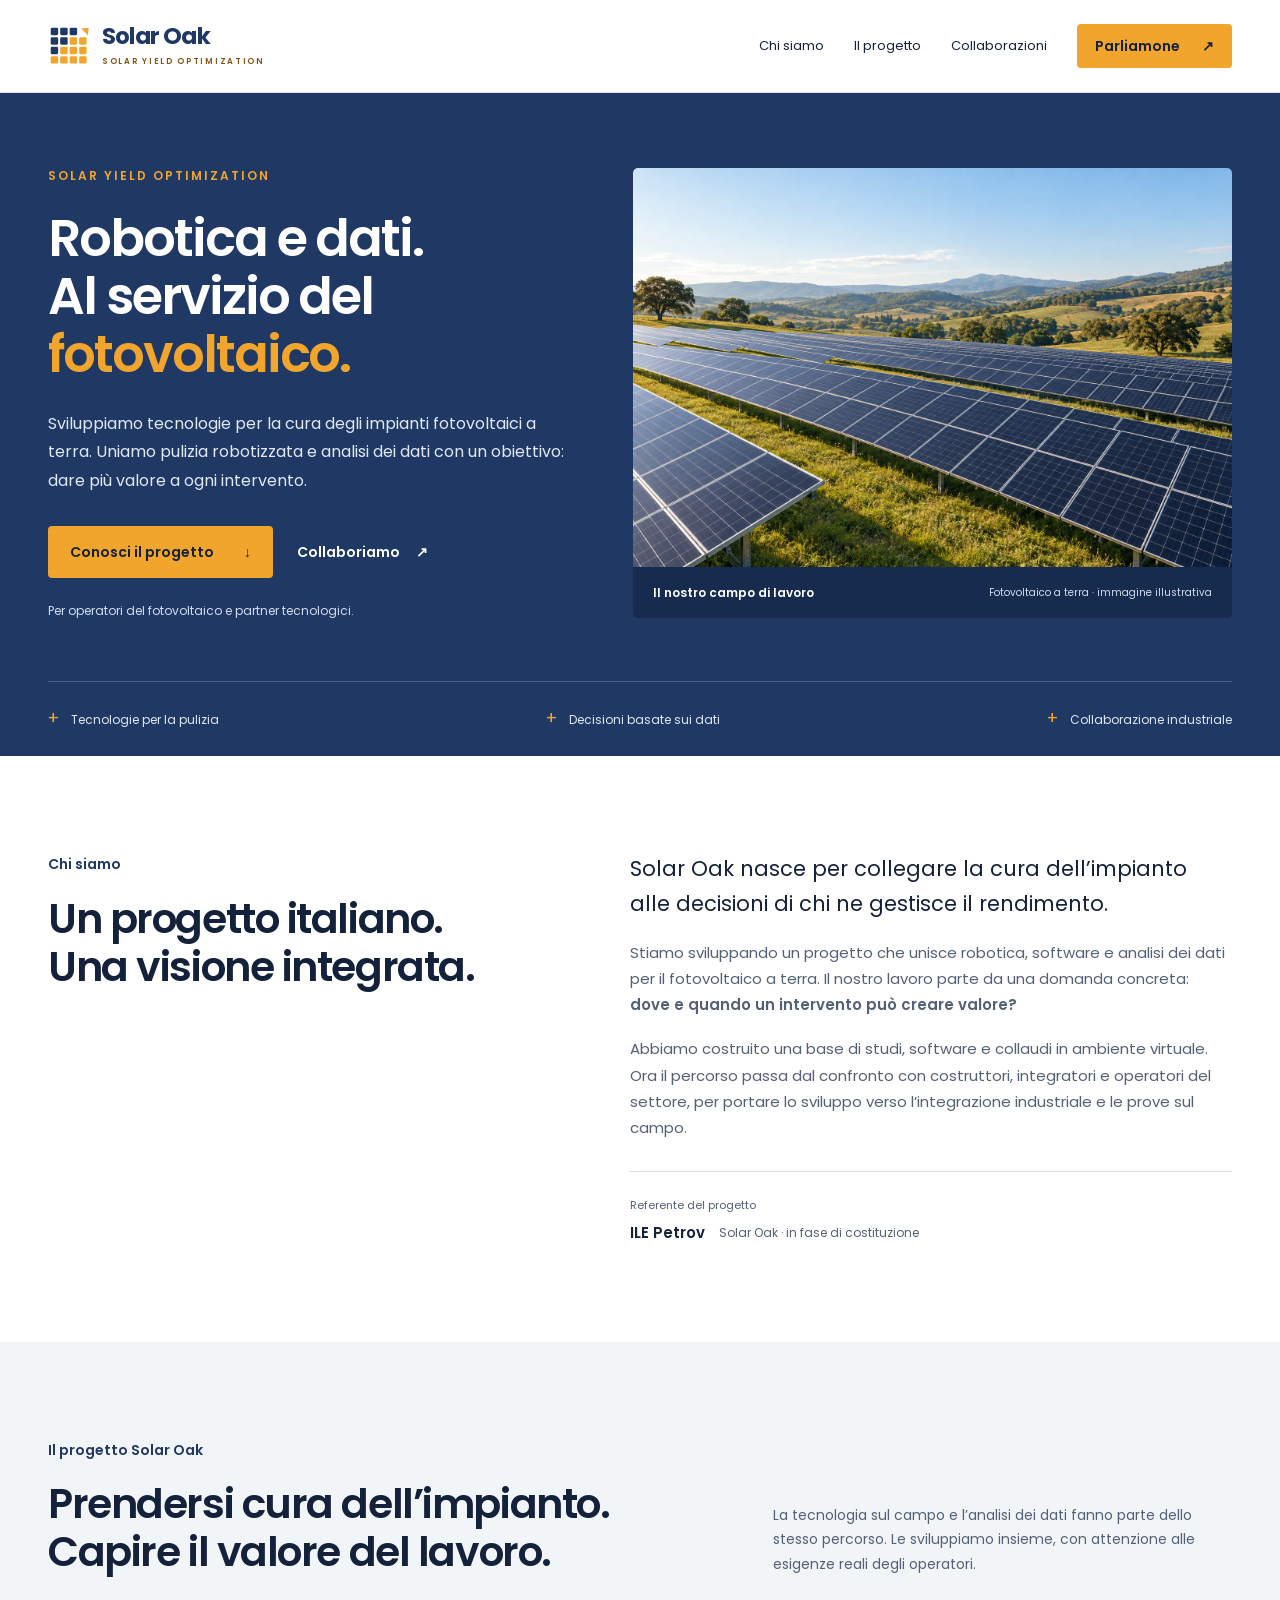
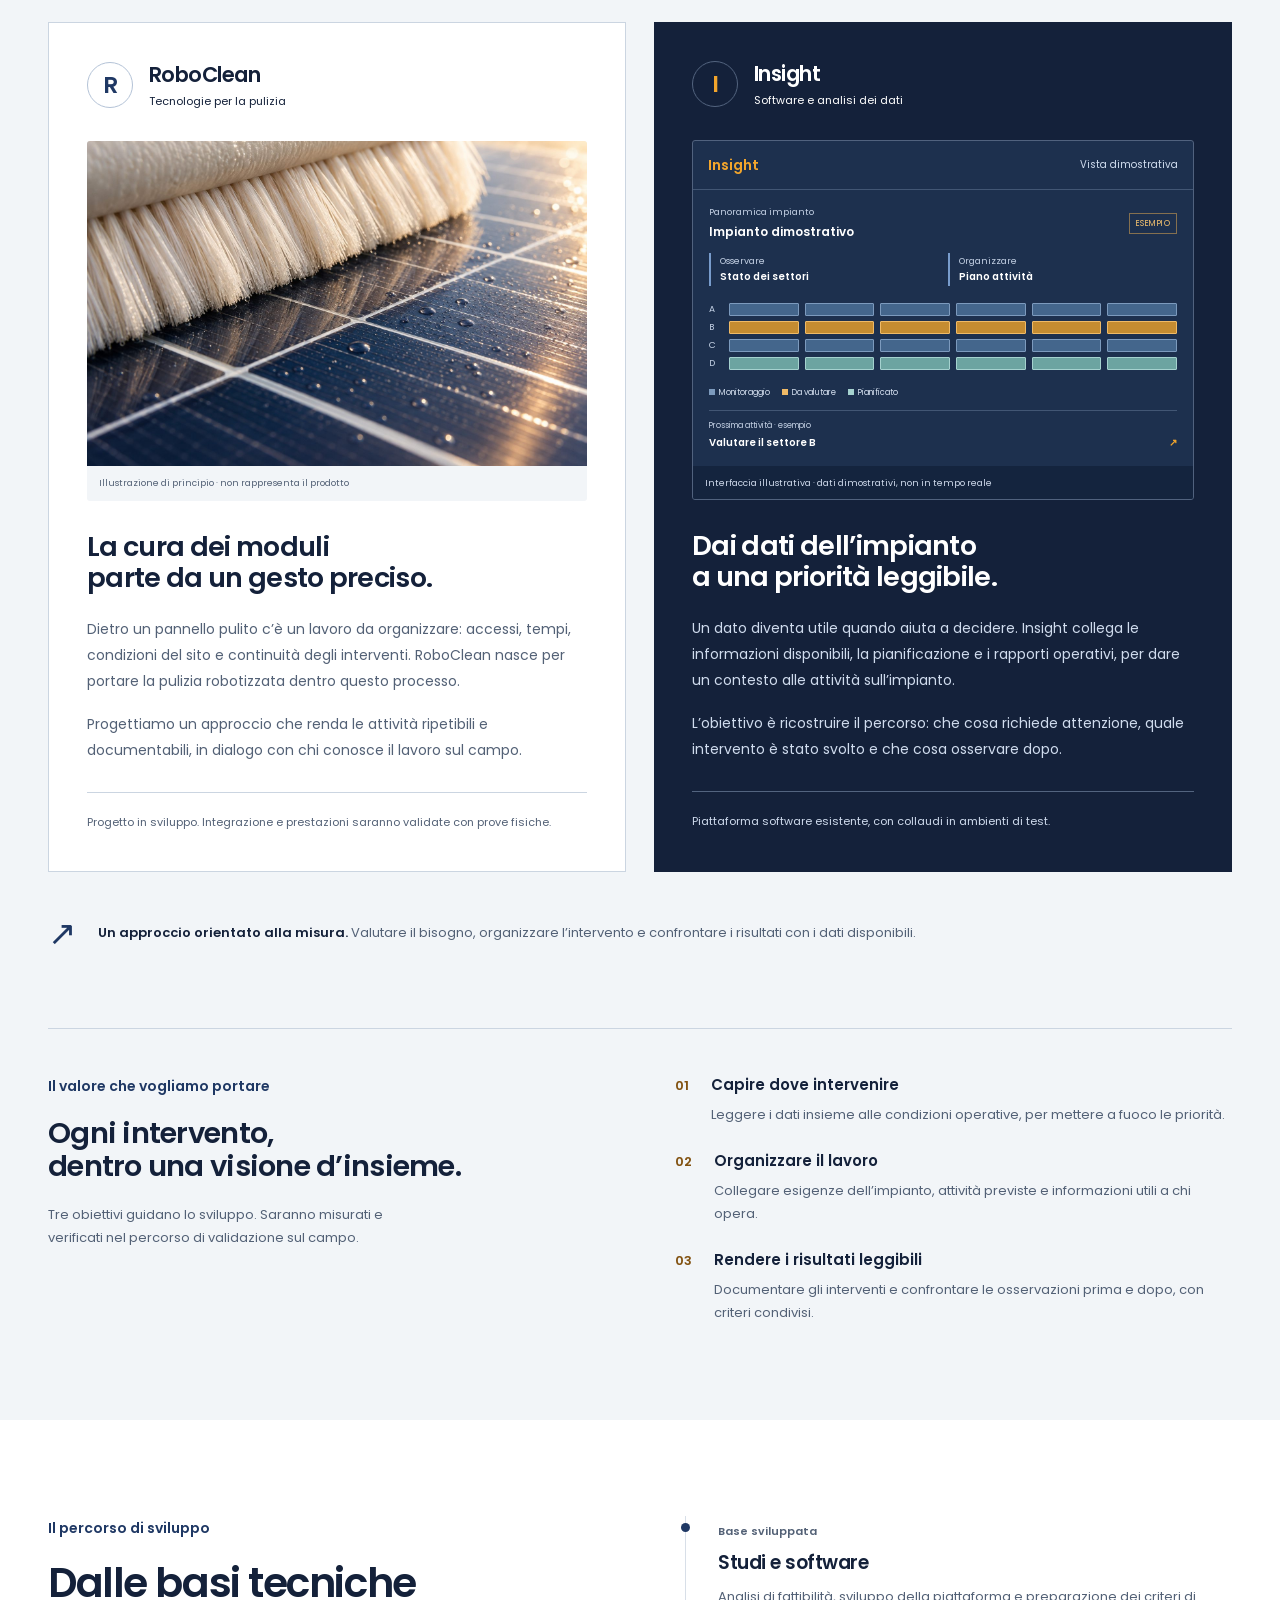
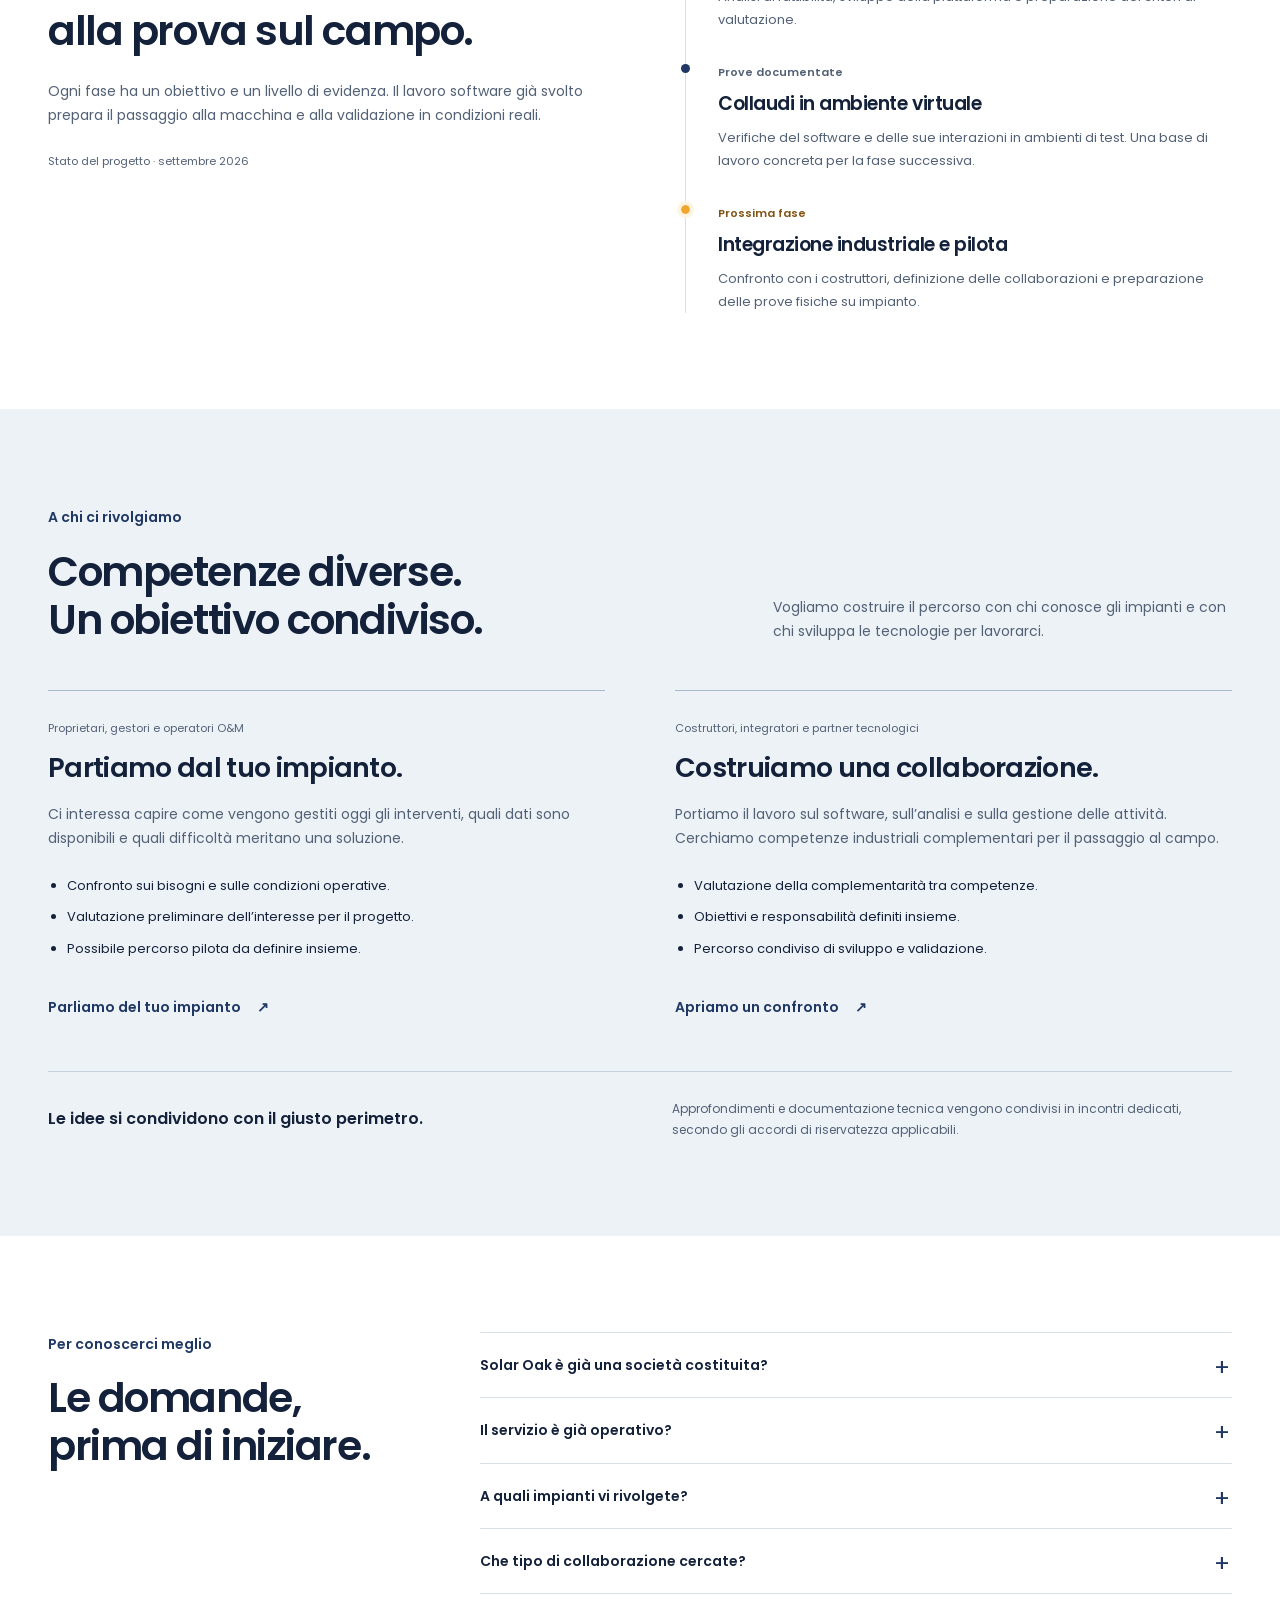
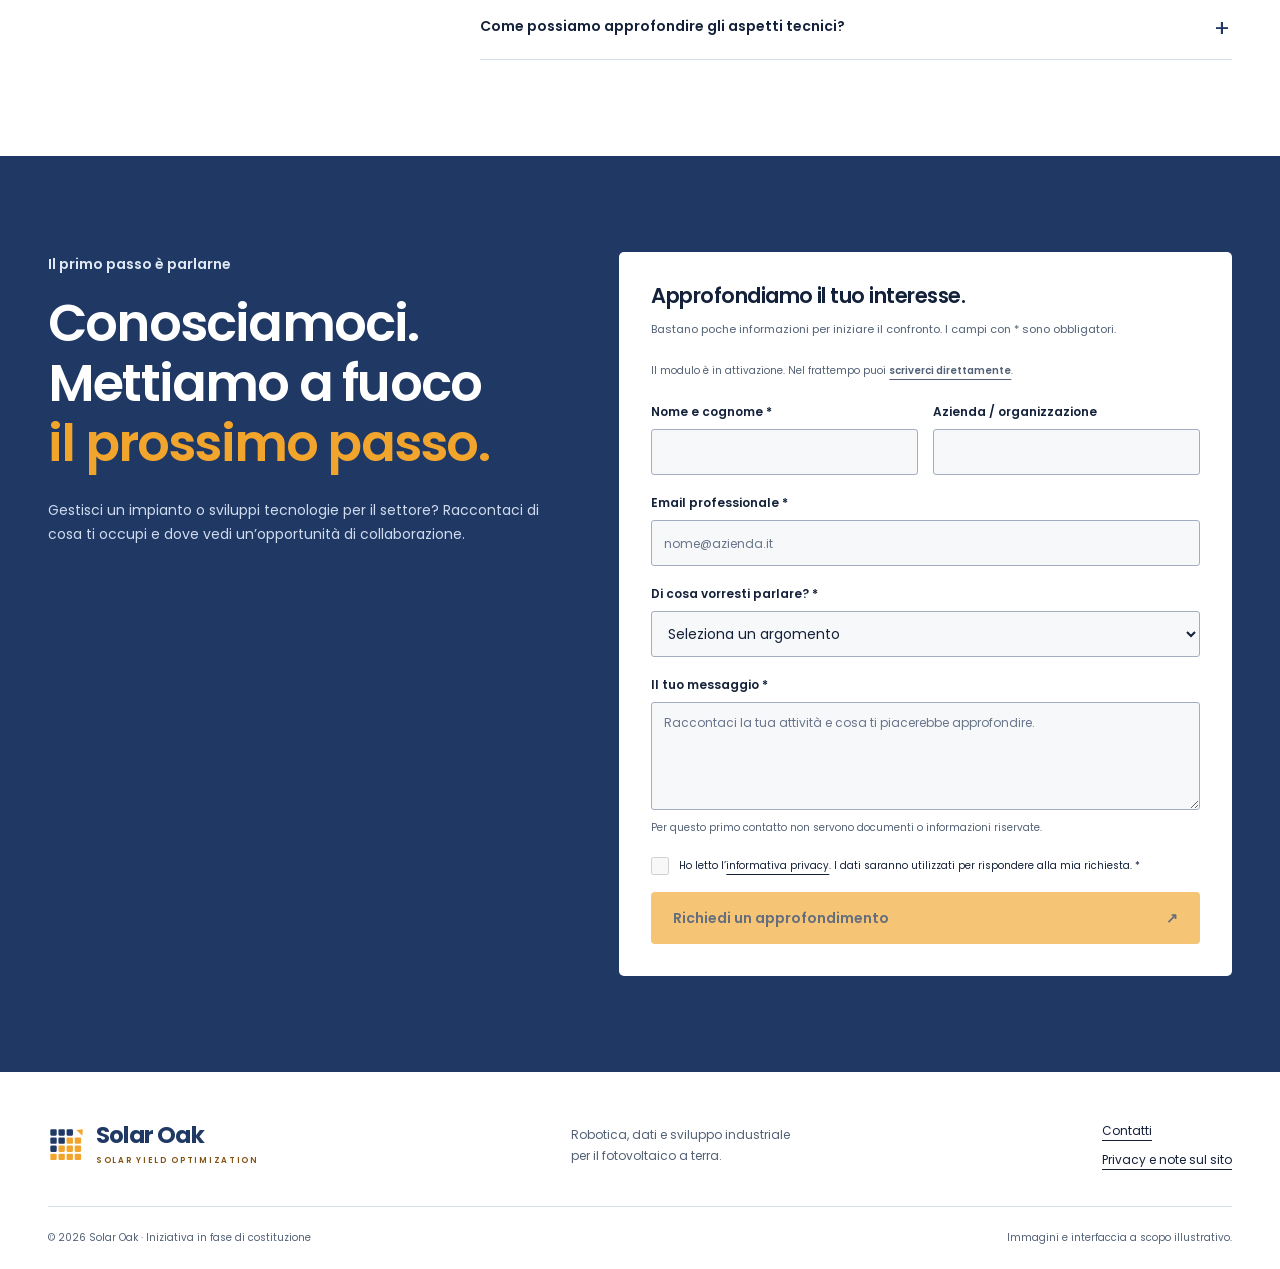
==== index.html @ d51124a1 "Publish contact preview without choosing a form provider" ====
<!doctype html>
<html lang="it">
<head>
  <meta charset="utf-8">
  <meta name="viewport" content="width=device-width, initial-scale=1">
  <meta name="theme-color" content="#1F3864">
  <meta name="description" content="Solar Oak: robotica e analisi dei dati per il fotovoltaico a terra. Conosci il progetto, il percorso di sviluppo e le opportunità di collaborazione industriale.">
  <meta name="robots" content="index,follow">
  <meta name="referrer" content="strict-origin-when-cross-origin">
  <title>Solar Oak | Robotica e dati per il fotovoltaico</title>
  <link rel="canonical" href="https://ilepetrov.github.io/solaroak/">
  <link rel="icon" href="assets/solar-oak-icon.svg" type="image/svg+xml">
  <link rel="preload" href="assets/poppins-600.woff2" as="font" type="font/woff2" crossorigin>
  <link rel="stylesheet" href="styles.css">
  <meta property="og:locale" content="it_IT">
  <meta property="og:type" content="website">
  <meta property="og:site_name" content="Solar Oak">
  <meta property="og:title" content="Solar Oak | Robotica e dati per il fotovoltaico">
  <meta property="og:description" content="Tecnologie per la cura degli impianti e decisioni basate sui dati. Conosci Solar Oak e il percorso di sviluppo industriale.">
  <meta property="og:url" content="https://ilepetrov.github.io/solaroak/">
  <meta property="og:image" content="https://ilepetrov.github.io/solaroak/assets/parco-fotovoltaico.jpg">
  <meta property="og:image:alt" content="Paesaggio illustrativo di un parco fotovoltaico a terra">
  <meta name="twitter:card" content="summary_large_image">
  <script type="application/ld+json">
  {"@context":"https://schema.org","@type":"Organization","name":"Solar Oak","url":"https://ilepetrov.github.io/solaroak/","logo":"https://ilepetrov.github.io/solaroak/assets/solar-oak-icon.svg","email":"ilepetrov.ip@gmail.com","description":"Iniziativa italiana in fase di costituzione dedicata alla robotica e all'analisi dei dati per il fotovoltaico a terra."}
  </script>
  <script src="site.js" defer></script>
</head>
<body id="top">
  <a class="skip-link" href="#contenuto">Vai al contenuto</a>
  <header class="site-header">
    <div class="wrap header-inner">
      <a class="brand" href="#top" aria-label="Solar Oak, inizio pagina"><img src="assets/solar-oak-icon.svg" width="42" height="42" alt=""><span><strong>Solar Oak</strong><small>Solar Yield Optimization</small></span></a>
      <button class="menu-button" type="button" aria-expanded="false" aria-controls="navigation" hidden>Menu <span aria-hidden="true">☰</span></button>
      <nav id="navigation" aria-label="Navigazione principale"><a href="#chi-siamo">Chi siamo</a><a href="#progetto">Il progetto</a><a href="#collaborazioni">Collaborazioni</a><a class="button button-small" href="#contatti">Parliamone <span aria-hidden="true">↗</span></a></nav>
    </div>
  </header>
  <main id="contenuto">
    <section class="hero" aria-labelledby="hero-title">
      <div class="wrap hero-grid">
        <div class="hero-copy">
          <p class="eyebrow">Solar Yield Optimization</p>
          <h1 id="hero-title">Robotica e dati.<br>Al servizio del <span>fotovoltaico.</span></h1>
          <p class="hero-description">Sviluppiamo tecnologie per la cura degli impianti fotovoltaici a terra. Uniamo pulizia robotizzata e analisi dei dati con un obiettivo: dare più valore a ogni intervento.</p>
          <div class="hero-actions"><a class="button" href="#progetto">Conosci il progetto <span aria-hidden="true">↓</span></a><a class="text-link light" href="#collaborazioni">Collaboriamo <span aria-hidden="true">↗</span></a></div>
          <p class="hero-note">Per operatori del fotovoltaico e partner tecnologici.</p>
        </div>
        <figure class="hero-figure"><img src="assets/parco-fotovoltaico.jpg" width="1536" height="1024" fetchpriority="high" alt="Filari di pannelli fotovoltaici in un paesaggio collinare, immagine illustrativa del settore"><figcaption><span>Il nostro campo di lavoro</span>Fotovoltaico a terra · immagine illustrativa</figcaption></figure>
      </div>
      <div class="hero-footer wrap"><span>Tecnologie per la pulizia</span><span>Decisioni basate sui dati</span><span>Collaborazione industriale</span></div>
    </section>

    <section id="chi-siamo" class="section wrap about" aria-labelledby="about-title">
      <div><p class="section-label">Chi siamo</p><h2 id="about-title">Un progetto italiano.<br>Una visione integrata.</h2></div>
      <div class="about-copy"><p class="lead">Solar Oak nasce per collegare la cura dell’impianto alle decisioni di chi ne gestisce il rendimento.</p><p>Stiamo sviluppando un progetto che unisce robotica, software e analisi dei dati per il fotovoltaico a terra. Il nostro lavoro parte da una domanda concreta: <strong>dove e quando un intervento può creare valore?</strong></p><p>Abbiamo costruito una base di studi, software e collaudi in ambiente virtuale. Ora il percorso passa dal confronto con costruttori, integratori e operatori del settore, per portare lo sviluppo verso l’integrazione industriale e le prove sul campo.</p><div class="identity-line"><span>Referente del progetto</span><strong>ILE Petrov</strong><span>Solar Oak · in fase di costituzione</span></div></div>
    </section>

    <section id="progetto" class="project section" aria-labelledby="project-title">
      <div class="wrap">
        <div class="section-heading"><div><p class="section-label">Il progetto Solar Oak</p><h2 id="project-title">Prendersi cura dell’impianto.<br>Capire il valore del lavoro.</h2></div><p>La tecnologia sul campo e l’analisi dei dati fanno parte dello stesso percorso. Le sviluppiamo insieme, con attenzione alle esigenze reali degli operatori.</p></div>
        <div class="product-grid">
          <article class="product product-light">
            <div class="product-heading"><span class="product-mark" aria-hidden="true">R</span><p>RoboClean<span>Tecnologie per la pulizia</span></p></div>
            <figure class="product-visual brush-visual"><img src="assets/pulizia-pannello.jpg" width="1536" height="1024" loading="lazy" alt="Illustrazione di una spazzola a contatto con la superficie di un pannello fotovoltaico"><figcaption>Illustrazione di principio · non rappresenta il prodotto</figcaption></figure>
            <h3>La cura dei moduli<br>parte da un gesto preciso.</h3><p>Dietro un pannello pulito c’è un lavoro da organizzare: accessi, tempi, condizioni del sito e continuità degli interventi. RoboClean nasce per portare la pulizia robotizzata dentro questo processo.</p><p>Progettiamo un approccio che renda le attività ripetibili e documentabili, in dialogo con chi conosce il lavoro sul campo.</p><p class="product-note">Progetto in sviluppo. Integrazione e prestazioni saranno validate con prove fisiche.</p>
          </article>
          <article class="product product-dark">
            <div class="product-heading"><span class="product-mark" aria-hidden="true">I</span><p>Insight<span>Software e analisi dei dati</span></p></div>
            <figure class="product-visual insight-visual" aria-label="Esempio illustrativo della piattaforma Insight, con dati dimostrativi">
              <div class="dashboard-bar"><strong>Insight</strong><span>Vista dimostrativa</span></div>
              <div class="dashboard-body"><div class="dashboard-title"><div><span>Panoramica impianto</span><strong>Impianto dimostrativo</strong></div><span class="demo-tag">ESEMPIO</span></div>
                <div class="dashboard-summary"><div><span>Osservare</span><strong>Stato dei settori</strong></div><div><span>Organizzare</span><strong>Piano attività</strong></div></div>
                <div class="dashboard-map" role="img" aria-label="Schema dimostrativo di quattro settori: A e C da monitorare, B da valutare, D con attività pianificata"><div><span>A</span><i></i><i></i><i></i><i></i><i></i><i></i></div><div class="sector-review"><span>B</span><i></i><i></i><i></i><i></i><i></i><i></i></div><div><span>C</span><i></i><i></i><i></i><i></i><i></i><i></i></div><div class="sector-planned"><span>D</span><i></i><i></i><i></i><i></i><i></i><i></i></div></div>
                <div class="map-key"><span>Monitoraggio</span><span>Da valutare</span><span>Pianificato</span></div>
                <div class="dashboard-task"><span>Prossima attività · esempio</span><strong>Valutare il settore B <span aria-hidden="true">↗</span></strong></div>
              </div><figcaption>Interfaccia illustrativa · dati dimostrativi, non in tempo reale</figcaption>
            </figure>
            <h3>Dai dati dell’impianto<br>a una priorità leggibile.</h3><p>Un dato diventa utile quando aiuta a decidere. Insight collega le informazioni disponibili, la pianificazione e i rapporti operativi, per dare un contesto alle attività sull’impianto.</p><p>L’obiettivo è ricostruire il percorso: che cosa richiede attenzione, quale intervento è stato svolto e che cosa osservare dopo.</p><p class="product-note">Piattaforma software esistente, con collaudi in ambienti di test.</p>
          </article>
        </div>
        <div class="project-principle"><span aria-hidden="true">↗</span><p><strong>Un approccio orientato alla misura.</strong> Valutare il bisogno, organizzare l’intervento e confrontare i risultati con i dati disponibili.</p></div>
        <div class="value-story" aria-labelledby="value-title"><div class="value-intro"><p class="section-label">Il valore che vogliamo portare</p><h3 id="value-title">Ogni intervento,<br>dentro una visione d’insieme.</h3><p>Tre obiettivi guidano lo sviluppo. Saranno misurati e verificati nel percorso di validazione sul campo.</p></div><ol class="value-steps"><li><span>01</span><div><h4>Capire dove intervenire</h4><p>Leggere i dati insieme alle condizioni operative, per mettere a fuoco le priorità.</p></div></li><li><span>02</span><div><h4>Organizzare il lavoro</h4><p>Collegare esigenze dell’impianto, attività previste e informazioni utili a chi opera.</p></div></li><li><span>03</span><div><h4>Rendere i risultati leggibili</h4><p>Documentare gli interventi e confrontare le osservazioni prima e dopo, con criteri condivisi.</p></div></li></ol></div>
      </div>
    </section>

    <section class="section wrap progress-section" id="sviluppo" aria-labelledby="progress-title">
      <div class="progress-intro"><p class="section-label">Il percorso di sviluppo</p><h2 id="progress-title">Dalle basi tecniche<br>alla prova sul campo.</h2><p>Ogni fase ha un obiettivo e un livello di evidenza. Il lavoro software già svolto prepara il passaggio alla macchina e alla validazione in condizioni reali.</p><p class="updated">Stato del progetto · settembre 2026</p></div>
      <ol class="progress-list"><li><span class="phase-state">Base sviluppata</span><h3>Studi e software</h3><p>Analisi di fattibilità, sviluppo della piattaforma e preparazione dei criteri di valutazione.</p></li><li><span class="phase-state">Prove documentate</span><h3>Collaudi in ambiente virtuale</h3><p>Verifiche del software e delle sue interazioni in ambienti di test. Una base di lavoro concreta per la fase successiva.</p></li><li><span class="phase-state next">Prossima fase</span><h3>Integrazione industriale e pilota</h3><p>Confronto con i costruttori, definizione delle collaborazioni e preparazione delle prove fisiche su impianto.</p></li></ol>
    </section>

    <section class="collaborations section" id="collaborazioni" aria-labelledby="collaborations-title"><div class="wrap">
      <div class="section-heading"><div><p class="section-label">A chi ci rivolgiamo</p><h2 id="collaborations-title">Competenze diverse.<br>Un obiettivo condiviso.</h2></div><p>Vogliamo costruire il percorso con chi conosce gli impianti e con chi sviluppa le tecnologie per lavorarci.</p></div>
      <div class="audience-grid">
        <article id="impianti"><p class="audience-type">Proprietari, gestori e operatori O&amp;M</p><h3>Partiamo dal tuo impianto.</h3><p>Ci interessa capire come vengono gestiti oggi gli interventi, quali dati sono disponibili e quali difficoltà meritano una soluzione.</p><ul><li>Confronto sui bisogni e sulle condizioni operative.</li><li>Valutazione preliminare dell’interesse per il progetto.</li><li>Possibile percorso pilota da definire insieme.</li></ul><a class="text-link" href="#contatti">Parliamo del tuo impianto <span aria-hidden="true">↗</span></a></article>
        <article id="partner"><p class="audience-type">Costruttori, integratori e partner tecnologici</p><h3>Costruiamo una collaborazione.</h3><p>Portiamo il lavoro sul software, sull’analisi e sulla gestione delle attività. Cerchiamo competenze industriali complementari per il passaggio al campo.</p><ul><li>Valutazione della complementarità tra competenze.</li><li>Obiettivi e responsabilità definiti insieme.</li><li>Percorso condiviso di sviluppo e validazione.</li></ul><a class="text-link" href="#contatti">Apriamo un confronto <span aria-hidden="true">↗</span></a></article>
      </div>
      <div class="confidentiality"><strong>Le idee si condividono con il giusto perimetro.</strong><p>Approfondimenti e documentazione tecnica vengono condivisi in incontri dedicati, secondo gli accordi di riservatezza applicabili.</p></div>
    </div></section>

    <section class="section wrap faq-section" aria-labelledby="faq-title"><div><p class="section-label">Per conoscerci meglio</p><h2 id="faq-title">Le domande,<br>prima di iniziare.</h2></div><div class="faq-list">
      <details><summary>Solar Oak è già una società costituita?</summary><p>Solar Oak è un’iniziativa in fase di costituzione. Il sito presenta il progetto e le opportunità di confronto con clienti e partner. Il referente è ILE Petrov.</p></details>
      <details><summary>Il servizio è già operativo?</summary><p>Il progetto è in fase di sviluppo e preparazione del pilota. Esistono software e collaudi in ambienti di test; l’integrazione industriale e la validazione sul campo sono i passaggi successivi. La disponibilità di un servizio operativo sarà definita dopo queste fasi.</p></details>
      <details><summary>A quali impianti vi rivolgete?</summary><p>Il progetto si concentra sul fotovoltaico a terra. L’applicabilità a uno specifico impianto, incluse le configurazioni agrivoltaiche, va valutata con il gestore in base alle condizioni del sito.</p></details>
      <details><summary>Che tipo di collaborazione cercate?</summary><p>Un confronto con operatori interessati a valutare il progetto e con costruttori, integratori e partner tecnologici che possano contribuire allo sviluppo industriale. Il primo passo è capire obiettivi, competenze e perimetro di una possibile collaborazione.</p></details>
      <details><summary>Come possiamo approfondire gli aspetti tecnici?</summary><p>Attraverso un confronto diretto. Le informazioni di dettaglio e i materiali tecnici vengono condivisi in ambito riservato, con modalità e accordi adeguati al contenuto.</p></details>
    </div></section>

    <section class="contact section" id="contatti" aria-labelledby="contact-title"><div class="wrap contact-grid">
      <div><p class="section-label">Il primo passo è parlarne</p><h2 id="contact-title">Conosciamoci.<br>Mettiamo a fuoco<br><span>il prossimo passo.</span></h2><p>Gestisci un impianto o sviluppi tecnologie per il settore? Raccontaci di cosa ti occupi e dove vedi un’opportunità di collaborazione.</p></div>
      <form class="contact-form" name="approfondimento" method="POST" action="#contatti" aria-labelledby="form-title" aria-describedby="form-help form-status">
        <input type="hidden" name="form-name" value="approfondimento">
        <p hidden><label>Non compilare questo campo <input name="website" tabindex="-1" autocomplete="off"></label></p>
        <h3 id="form-title">Approfondiamo il tuo interesse.</h3><p id="form-help">Bastano poche informazioni per iniziare il confronto. I campi con * sono obbligatori.</p>
        <p class="form-status" id="form-status">Il modulo è in attivazione. Nel frattempo puoi <a href="mailto:ilepetrov.ip@gmail.com?subject=Solar%20Oak%20-%20Richiesta%20di%20approfondimento">scriverci direttamente</a>.</p>
        <fieldset disabled>
        <div class="form-row"><label for="nome">Nome e cognome *<input id="nome" name="name" autocomplete="name" required maxlength="120"></label><label for="azienda">Azienda / organizzazione<input id="azienda" name="company" autocomplete="organization" maxlength="160"></label></div>
        <label for="email">Email professionale *<input id="email" name="email" type="email" autocomplete="email" required maxlength="254" placeholder="nome@azienda.it"></label>
        <label for="interesse">Di cosa vorresti parlare? *<select id="interesse" name="interest" required><option value="">Seleziona un argomento</option value="impianto">Gestione di un impianto</option><option value="collaborazione">Collaborazione industriale o tecnologica</option><option value="progetto">Conoscere il progetto</option><option value="altro">Altro</option></select></label>
        <label for="messaggio">Il tuo messaggio *<textarea id="messaggio" name="message" rows="4" required maxlength="3000" placeholder="Raccontaci la tua attività e cosa ti piacerebbe approfondire." aria-describedby="message-help"></textarea></label>
        <p class="field-help" id="message-help">Per questo primo contatto non servono documenti o informazioni riservate.</p>
        <label class="privacy-check" for="privacy"><input id="privacy" name="privacy" type="checkbox" value="letta" required><span>Ho letto l’<a href="privacy.html" target="_blank" rel="noopener">informativa privacy</a>. I dati saranno utilizzati per rispondere alla mia richiesta. *</span></label>
        <button class="button" type="submit" disabled aria-describedby="form-status">Richiedi un approfondimento <span aria-hidden="true">↗</span></button>
        </fieldset>
      </form>
    </div></section>
  </main>
  <footer class="site-footer"><div class="wrap footer-main"><a class="brand" href="#top"><img src="assets/solar-oak-icon.svg" alt="" width="36" height="36"><span><strong>Solar Oak</strong><small>Solar Yield Optimization</small></span></a><p>Robotica, dati e sviluppo industriale<br>per il fotovoltaico a terra.</p><div><a href="#contatti">Contatti</a><a href="privacy.html">Privacy e note sul sito</a></div></div><div class="wrap footer-bottom"><span>© 2026 Solar Oak · Iniziativa in fase di costituzione</span><span>Immagini e interfaccia a scopo illustrativo.</span></div></footer>
</body>
</html>
---- styles.css ----
@font-face{font-family:Poppins;font-style:normal;font-weight:400;font-display:swap;src:url('assets/poppins-400.woff2') format('woff2')}
@font-face{font-family:Poppins;font-style:normal;font-weight:600;font-display:swap;src:url('assets/poppins-600.woff2') format('woff2')}
@font-face{font-family:Poppins;font-style:normal;font-weight:700;font-display:swap;src:url('assets/poppins-700.woff2') format('woff2')}
:root{--navy:#1f3864;--ink:#14213a;--amber:#f2a52c;--muted:#536176;--line:#d8dfe8;--pale:#f2f5f8;--white:#fff;--max:1240px}
*{box-sizing:border-box}html{scroll-behavior:smooth;scroll-padding-top:110px}body{margin:0;color:var(--ink);background:var(--white);font:400 16px/1.75 Poppins,Arial,sans-serif}img{max-width:100%;height:auto;display:block}a{color:inherit;text-underline-offset:5px}button{font:inherit}h1,h2,h3,p,figure{margin:0}h1,h2,h3{text-wrap:balance;line-height:1.17;font-weight:600}h2{font-size:clamp(30px,3.2vw,44px);letter-spacing:-.035em}h3{font-size:23px;letter-spacing:-.025em}p{max-width:70ch}p+p{margin-top:18px}strong{font-weight:600}a,button,summary{-webkit-tap-highlight-color:transparent}a:focus-visible,button:focus-visible,summary:focus-visible{outline:3px solid #1975cf;outline-offset:5px;border-radius:3px}.wrap{width:min(var(--max),calc(100% - 96px));margin-inline:auto}.section{padding-block:96px}.section-label{font-size:14px;font-weight:600;color:var(--navy);margin-bottom:18px}.lead{font-size:21px;line-height:1.65}.skip-link{position:fixed;top:8px;left:8px;z-index:40;background:var(--white);padding:12px 20px;transform:translateY(-180%)}.skip-link:focus{transform:none}.button{display:inline-flex;justify-content:center;align-items:center;gap:30px;min-height:52px;background:var(--amber);color:var(--ink);font-weight:600;font-size:14px;padding:14px 22px;border-radius:4px;text-decoration:none;transition:background .2s,transform .2s}.button:hover{background:#ffc263;transform:translateY(-2px)}.button-small{min-height:44px;padding:10px 18px;gap:22px}.text-link{display:inline-flex;align-items:center;gap:16px;font-size:14px;font-weight:600;text-decoration:none;min-height:44px}.text-link:hover{text-decoration:underline}.light{color:var(--white)}
.site-header{position:sticky;top:0;z-index:20;background:#fff;border-bottom:1px solid var(--line)}.header-inner{min-height:92px;display:flex;align-items:center;justify-content:space-between;gap:28px}.brand{display:inline-flex;align-items:center;gap:12px;flex-shrink:0;text-decoration:none}.brand strong{font-size:23px;letter-spacing:-.035em;display:block;line-height:1.2;color:var(--navy);font-weight:700}.brand small{display:block;font-size:8px;font-weight:600;letter-spacing:1.7px;text-transform:uppercase;margin-top:5px;color:#825211}.site-header nav{display:flex;align-items:center;gap:30px}.site-header nav>a:not(.button){font-size:13px;text-decoration:none;display:flex;align-items:center;min-height:44px}.site-header nav>a:hover{text-decoration:underline}.menu-button{display:none;border:1px solid var(--line);background:#fff;color:var(--navy);padding:9px 13px;min-height:44px;border-radius:4px;cursor:pointer;font-size:13px}.menu-button span{margin-left:12px}
.hero{background:var(--navy);color:var(--white)}.hero-grid{display:grid;grid-template-columns:.94fr 1.06fr;gap:54px;align-items:center;padding-block:72px 60px}.eyebrow{font-size:12px;text-transform:uppercase;letter-spacing:2px;color:var(--amber);font-weight:600;margin-bottom:24px}h1{font-size:clamp(36px,4vw,58px);letter-spacing:-.04em;line-height:1.13}h1 span{color:var(--amber)}.hero-description{margin-top:26px;color:#e0e8f4;font-size:16px;line-height:1.8}.hero-actions{margin-top:30px;display:flex;gap:12px 24px;align-items:center;flex-wrap:wrap}.hero-note{font-size:12px;color:#d0dcee;margin-top:22px}.hero-figure{min-width:0;background:#162b4d;border-radius:5px;overflow:hidden}.hero-figure img{width:100%;aspect-ratio:3/2;object-fit:cover}.hero-figure figcaption{display:flex;flex-wrap:wrap;align-items:center;justify-content:space-between;gap:5px 20px;padding:16px 20px;font-size:10px;line-height:1.6;color:#d0dcee}.hero-figure figcaption span{font-size:12px;font-weight:600;color:#fff}.hero-footer{display:flex;justify-content:space-between;gap:20px;border-top:1px solid #496087;padding-block:22px;font-size:12px;color:#e0e8f4}.hero-footer span::before{content:'+';color:var(--amber);font-size:17px;margin-right:12px}
.about{display:grid;grid-template-columns:.9fr 1.1fr;gap:90px}.about-copy>p:not(.lead){font-size:15px;color:var(--muted)}.identity-line{border-top:1px solid var(--line);margin-top:30px;padding-top:24px;display:flex;flex-wrap:wrap;gap:4px 14px;font-size:12px}.identity-line>span:first-child{flex-basis:100%;color:var(--muted);font-size:11px}.identity-line strong{font-size:15px}.identity-line>span:last-child{align-self:center;color:var(--muted)}
.project{background:var(--pale)}.section-heading{display:flex;align-items:flex-end;justify-content:space-between;gap:70px;margin-bottom:46px}.section-heading>div{flex:1}.section-heading>p{flex:.7;color:var(--muted);font-size:14px}.product-grid{display:grid;grid-template-columns:1fr 1fr;gap:28px}.product{padding:38px}.product-light{border:1px solid #cbd5e1;background:#fff}.product-dark{background:var(--ink);color:var(--white)}.product-heading{display:flex;gap:16px;align-items:center;margin-bottom:32px}.product-heading>p{font-size:21px;font-weight:600;letter-spacing:-.025em;line-height:1.3}.product-heading>p>span{display:block;font-size:11px;font-weight:400;letter-spacing:0;margin-top:6px}.product-mark{font-size:23px;font-weight:600;color:var(--navy);width:46px;height:46px;display:flex;align-items:center;justify-content:center;border:1px solid #b4c3d7;border-radius:50%}.product-dark .product-mark{color:var(--amber);border-color:#53647f}.product h3{font-size:27px;margin-bottom:23px}.product>p:not(.product-note){font-size:14px;line-height:1.85;color:var(--muted)}.product-dark>p:not(.product-note){color:#d0dcee}.product .product-note{font-size:11px;margin-top:28px;padding-top:20px;border-top:1px solid #cbd5e1;color:var(--muted)}.product-dark .product-note{color:#d0dcee;border-color:#53647f}.project-principle{display:flex;align-items:center;gap:22px;margin-top:32px}.project-principle>span{font-size:34px;color:var(--navy)}.project-principle p{font-size:13px;color:var(--muted);max-width:none}.project-principle strong{color:var(--ink)}
.progress-section{display:grid;grid-template-columns:1fr 1fr;gap:90px}.progress-intro>p:not(.section-label){font-size:14px;color:var(--muted);margin-top:24px}.progress-intro .updated{font-size:11px!important}.progress-list{list-style:none;padding:0;margin:0}.progress-list li{padding:0 0 25px 32px;border-left:1px solid var(--line);position:relative}.progress-list li:last-child{padding-bottom:0}.progress-list li::before{content:'';position:absolute;left:-5px;top:7px;width:9px;height:9px;border-radius:50%;background:var(--navy)}.progress-list li:last-child::before{background:var(--amber);outline:4px solid #fff4df}.phase-state{font-size:11px;font-weight:600;color:var(--muted)}.phase-state.next{color:#825211}.progress-list h3{font-size:19px;margin-top:8px}.progress-list p{font-size:13px;color:var(--muted);margin-top:12px}
.collaborations{background:#edf2f7}.audience-grid{display:grid;grid-template-columns:1fr 1fr;gap:70px}.audience-grid article{padding-top:28px;border-top:1px solid #a8b9cf}.audience-type{font-size:11px;color:var(--muted);margin-bottom:14px}.audience-grid h3{font-size:27px}.audience-grid article>p:not(.audience-type){font-size:14px;color:var(--muted);margin-top:18px}.audience-grid ul{padding-left:19px;margin-block:24px;font-size:13px}.audience-grid li{margin-block:9px}.audience-grid .text-link{color:var(--navy)}.confidentiality{display:flex;align-items:center;gap:50px;margin-top:42px;padding-top:26px;border-top:1px solid #c4cedd}.confidentiality strong{flex:1;font-size:16px;line-height:1.5}.confidentiality p{flex:1.4;font-size:12px;color:var(--muted)}
.faq-section{display:grid;grid-template-columns:.65fr 1.35fr;gap:70px}.faq-list details{border-top:1px solid var(--line)}.faq-list details:last-child{border-bottom:1px solid var(--line)}.faq-list summary{font-size:14px;line-height:1.6;font-weight:600;cursor:pointer;list-style:none;padding:21px 30px 21px 0;position:relative}.faq-list summary::-webkit-details-marker{display:none}.faq-list summary::after{content:'+';position:absolute;right:2px;top:17px;font-size:23px;font-weight:400;color:var(--navy)}.faq-list details[open] summary::after{content:'−'}.faq-list details p{font-size:13px;color:var(--muted);padding:0 25px 24px 0}
.product-visual{height:360px;margin-bottom:30px;overflow:hidden;border-radius:3px;display:flex;flex-direction:column}.product-visual figcaption{font-size:9px;line-height:1.6;padding:10px 12px;margin-top:auto}.brush-visual{background:var(--pale)}.brush-visual img{width:100%;height:calc(100% - 35px);object-fit:cover}.brush-visual figcaption{color:var(--muted)}.insight-visual{border:1px solid #51627e;background:#1d304e}.insight-visual figcaption{background:#14243e;color:#cfdaec}.dashboard-bar{display:flex;justify-content:space-between;align-items:center;padding:12px 15px;border-bottom:1px solid #425674;font-size:10px}.dashboard-bar strong{font-size:14px;color:var(--amber)}.dashboard-bar>span{color:#d0dcee}.dashboard-body{padding:16px;display:flex;flex-direction:column;gap:12px;flex:1;line-height:1.4}.dashboard-title{display:flex;justify-content:space-between;align-items:center;gap:8px}.dashboard-title>div>span{font-size:9px;color:#c3d0e4;display:block}.dashboard-title strong{display:block;font-size:12px;margin-top:5px}.demo-tag{font-size:8px;color:#f7c470;border:1px solid #85704f;padding:4px 6px;letter-spacing:.5px}.dashboard-summary{display:grid;grid-template-columns:1fr 1fr;gap:10px}.dashboard-summary>div{border-left:2px solid #789ccc;padding:2px 0 2px 9px}.dashboard-summary span{font-size:9px;color:#c3d0e4;display:block}.dashboard-summary strong{font-size:10px;display:block;margin-top:3px}.dashboard-map{display:grid;gap:5px;padding:5px 0}.dashboard-map>div{display:grid;grid-template-columns:14px repeat(6,1fr);gap:6px;height:13px}.dashboard-map span{font-size:9px;color:#c3d0e4;align-self:center}.dashboard-map i{border:1px solid #7c9abd;background:#44668c;border-radius:1px}.dashboard-map .sector-review i{background:#c58c31;border-color:#efba67}.dashboard-map .sector-planned i{background:#6ca4a1;border-color:#a5d2cf}.map-key{display:flex;gap:12px;flex-wrap:wrap;font-size:8px;color:#d5e0f0}.map-key span::before{content:'';display:inline-block;width:6px;height:6px;background:#7c9abd;margin-right:4px}.map-key span:nth-child(2)::before{background:#efba67}.map-key span:nth-child(3)::before{background:#a5d2cf}.dashboard-task{border-top:1px solid #425674;padding-top:9px}.dashboard-task>span{font-size:8px;color:#c3d0e4;display:block}.dashboard-task strong{font-size:10px;display:flex;justify-content:space-between;margin-top:4px}.dashboard-task strong>span{color:var(--amber)}
.value-story{display:grid;grid-template-columns:1fr 1fr;gap:70px;margin-top:65px;padding-top:45px;border-top:1px solid #cbd5e1}.value-intro h3{font-size:29px}.value-intro>p:last-child{font-size:13px;color:var(--muted);margin-top:20px;max-width:44ch}.value-steps{list-style:none;margin:0;padding:0;display:grid;gap:24px}.value-steps li{display:flex;gap:22px}.value-steps li>span{font-size:13px;color:#825211;font-weight:600;line-height:1.8}.value-steps h4{font-size:15px;line-height:1.5;font-weight:600;margin:0}.value-steps p{font-size:13px;color:var(--muted);margin-top:7px}
.contact{background:var(--navy);color:var(--white)}.contact-grid{display:grid;grid-template-columns:.9fr 1.1fr;gap:70px;align-items:start}.contact .section-label{color:#e0e8f4}.contact h2{font-size:clamp(34px,4vw,54px)}.contact h2 span{color:var(--amber)}.contact-grid>div>p:not(.section-label){font-size:14px;color:#d0dcee;margin-top:24px}.contact-form{padding:32px;background:#fff;color:var(--ink);border-radius:5px;min-width:0}.contact-form h3{font-size:21px}.contact-form #form-help{font-size:11px;color:var(--muted);margin-top:12px;margin-bottom:22px}.contact-form fieldset>label,.form-row>label{display:block;font-size:12px;font-weight:600;margin-bottom:17px}.form-row{display:grid;grid-template-columns:1fr 1fr;gap:15px}.contact-form input:not([type=checkbox],[type=hidden]),.contact-form textarea,.contact-form select{display:block;width:100%;font:400 14px/1.5 Poppins,Arial,sans-serif;color:var(--ink);background:#fff;border:1px solid #a2aec0;border-radius:3px;padding:11px 12px;margin-top:7px;min-height:46px}.contact-form textarea{resize:vertical;max-width:100%}.contact-form input::placeholder,.contact-form textarea::placeholder{color:#68758a;font-size:12px}.contact-form :is(input,textarea,select):focus-visible{outline:3px solid #1975cf;outline-offset:3px}.contact-form .field-help{font-size:10px;color:var(--muted);margin-top:-8px;margin-bottom:20px}.contact-form .privacy-check{display:flex;gap:10px;font-size:10px;line-height:1.7;font-weight:400;align-items:flex-start}.privacy-check input{width:18px;height:18px;flex-shrink:0;accent-color:var(--navy);margin:0}.contact-form .button{width:100%;border:0;cursor:pointer;justify-content:space-between;gap:12px}.contact-form .button:disabled{opacity:.65;cursor:not-allowed;transform:none}.contact-form .form-status{font-size:10px;color:var(--muted);margin-top:13px}.thank-you{max-width:700px;min-height:70vh}.thank-you .brand{margin-bottom:55px}.thank-you .button{margin-top:25px}.thank-you h1{font-size:clamp(34px,5vw,50px);margin-bottom:22px}.thank-you>p:not(.section-label){color:var(--muted);font-size:15px}
.site-footer{padding-top:48px;background:#fff}.footer-main{display:flex;align-items:center;justify-content:space-between;gap:30px;padding-bottom:36px}.footer-main>p{font-size:12px;color:var(--muted)}.footer-main>div{display:flex;flex-direction:column;gap:8px;font-size:12px}.footer-bottom{border-top:1px solid var(--line);display:flex;justify-content:space-between;gap:20px;padding-block:22px;font-size:10px;color:var(--muted)}.legal{max-width:800px;padding-block:70px}.legal h1{font-size:40px;margin-bottom:22px}.legal h2{font-size:24px;margin-top:36px;margin-bottom:14px}.legal p,.legal li{font-size:14px;color:var(--muted)}.legal .back-link{display:inline-block;margin-bottom:30px;font-size:14px}
@media(min-width:1600px){.hero-grid{padding-block:88px}}
.contact-form fieldset{border:0;padding:0;margin:22px 0 0;min-width:0}.contact-form fieldset:disabled :is(input,select,textarea){background:#f7f8fa;opacity:1}.contact-form .form-status a{font-weight:600}
@media(max-width:1050px){.wrap{width:calc(100% - 64px)}.hero-grid{gap:32px}.header-inner{gap:15px}.site-header nav{gap:18px}.about,.progress-section,.contact-grid{gap:50px}.section-heading{gap:40px}.product{padding:30px}.audience-grid{gap:40px}}
@media(max-width:800px){.section{padding-block:72px}.header-inner{min-height:80px;flex-wrap:wrap;padding-block:15px}.menu-button:not([hidden]){display:inline-flex;align-items:center}.site-header nav{width:100%;flex-wrap:wrap;padding-top:14px;border-top:1px solid var(--line);gap:12px 25px;justify-content:flex-start}.site-header[data-enhanced] nav:not([data-open]){display:none}.site-header nav>a:not(.button){font-size:14px}.hero-grid{grid-template-columns:1fr;padding-block:48px 35px;gap:36px}.hero-copy{max-width:630px}h1{font-size:clamp(38px,6.4vw,52px)}.hero-actions{gap:12px 25px}.hero-figure{max-width:680px}.hero-footer{font-size:10px;gap:14px;padding-block:20px}.hero-footer span::before{margin-right:6px}.about,.progress-section,.contact-grid{grid-template-columns:1fr;gap:35px}.section-heading{display:block}.section-heading>p{margin-top:22px;max-width:58ch}.product-grid{gap:20px}.product{padding:26px}.product h3{font-size:24px}.audience-grid{gap:30px}.faq-section{grid-template-columns:1fr;gap:32px}.contact-grid{gap:40px}.contact-info{max-width:550px}.footer-main{flex-wrap:wrap}.footer-main>p{display:none}.footer-bottom{flex-wrap:wrap;gap:5px}}
@media(max-width:540px){.wrap{width:calc(100% - 40px)}.section{padding-block:56px}.brand strong{font-size:21px}.brand small{font-size:7px;letter-spacing:1.4px}.brand img{width:36px;height:36px}.header-inner{min-height:74px}.hero-grid{padding-block:40px 28px;gap:30px}.eyebrow{font-size:10px;margin-bottom:20px}h1{font-size:clamp(32px,8.9vw,44px);line-height:1.17}.hero-description{font-size:14px;margin-top:23px}.hero-actions{gap:12px;margin-top:25px}.hero-actions .button{width:100%;justify-content:space-between}.hero-note{font-size:10px;margin-top:18px}.hero-figure figcaption{font-size:9px;padding:12px 14px;gap:3px}.hero-figure figcaption span{font-size:11px}.hero-footer{gap:8px;align-items:flex-start}.hero-footer span{flex:1;max-width:110px;line-height:1.7}.hero-footer span::before{display:block;font-size:20px;line-height:1.2;margin-bottom:4px}h2{font-size:30px}.lead{font-size:18px}.about-copy>p:not(.lead){font-size:14px}.section-label{font-size:12px;margin-bottom:14px}.identity-line>span:last-child{flex-basis:100%}.section-heading{margin-bottom:28px}.product-grid{grid-template-columns:1fr}.product{padding:28px 24px}.product h3{font-size:26px}.project-principle{align-items:flex-start;gap:14px;margin-top:25px}.project-principle p{font-size:12px}.project-principle>span{font-size:26px}.progress-list li{padding-left:25px}.audience-grid{grid-template-columns:1fr;gap:34px}.audience-grid h3{font-size:25px}.confidentiality{display:block;margin-top:30px}.confidentiality p{margin-top:12px}.faq-list summary{font-size:13px;padding-block:19px}.contact h2{font-size:34px}.contact .email-address{font-size:18px}.contact-info .contact-name{font-size:21px!important}.site-footer{padding-top:34px}.footer-main{gap:24px;align-items:flex-start}.footer-main>div{font-size:11px}.footer-bottom{font-size:9px;padding-block:19px}.legal h1{font-size:32px}}
@media(prefers-reduced-motion:reduce){html{scroll-behavior:auto}*,*::before,*::after{transition:none!important;animation:none!important}}
@media(max-width:1050px){.product-visual{height:345px}.dashboard-body{padding:12px;gap:10px}.contact-form{padding:26px}.value-story{gap:40px}}
@media(max-width:800px){.product-grid{grid-template-columns:1fr}.product-visual{height:auto;min-height:340px}.brush-visual img{height:auto;aspect-ratio:3/2}.insight-visual{max-width:100%}.dashboard-body{padding:20px;gap:17px}.dashboard-map>div{height:20px}.dashboard-title strong{font-size:15px}.dashboard-summary strong{font-size:12px}.dashboard-task strong{font-size:12px}.product-visual figcaption{min-height:35px}.value-story{grid-template-columns:1fr;gap:30px;margin-top:40px;padding-top:30px}.contact-form{max-width:630px}.contact-form input:not([type=checkbox],[type=hidden]),.contact-form textarea,.contact-form select{font-size:16px}}
@media(max-width:540px){.product-visual{margin-inline:-8px;min-height:0}.brush-visual img{aspect-ratio:1.3}.dashboard-body{padding:14px;gap:13px}.dashboard-map>div{height:15px;gap:4px}.dashboard-title strong{font-size:12px}.dashboard-summary strong,.dashboard-task strong{font-size:10px}.product-visual figcaption{font-size:8px}.value-intro h3{font-size:26px}.value-steps li{gap:17px}.form-row{grid-template-columns:1fr;gap:0}.contact-form{padding:24px 20px}.contact-form h3{font-size:20px}.contact-form .button{font-size:12px;padding-inline:14px}}
@media print{.site-header{position:static}.menu-button,.skip-link{display:none!important}.hero,.contact,.product-dark{print-color-adjust:exact}.section{padding-block:30px}.wrap{width:100%}details{break-inside:avoid}footer{break-inside:avoid}}
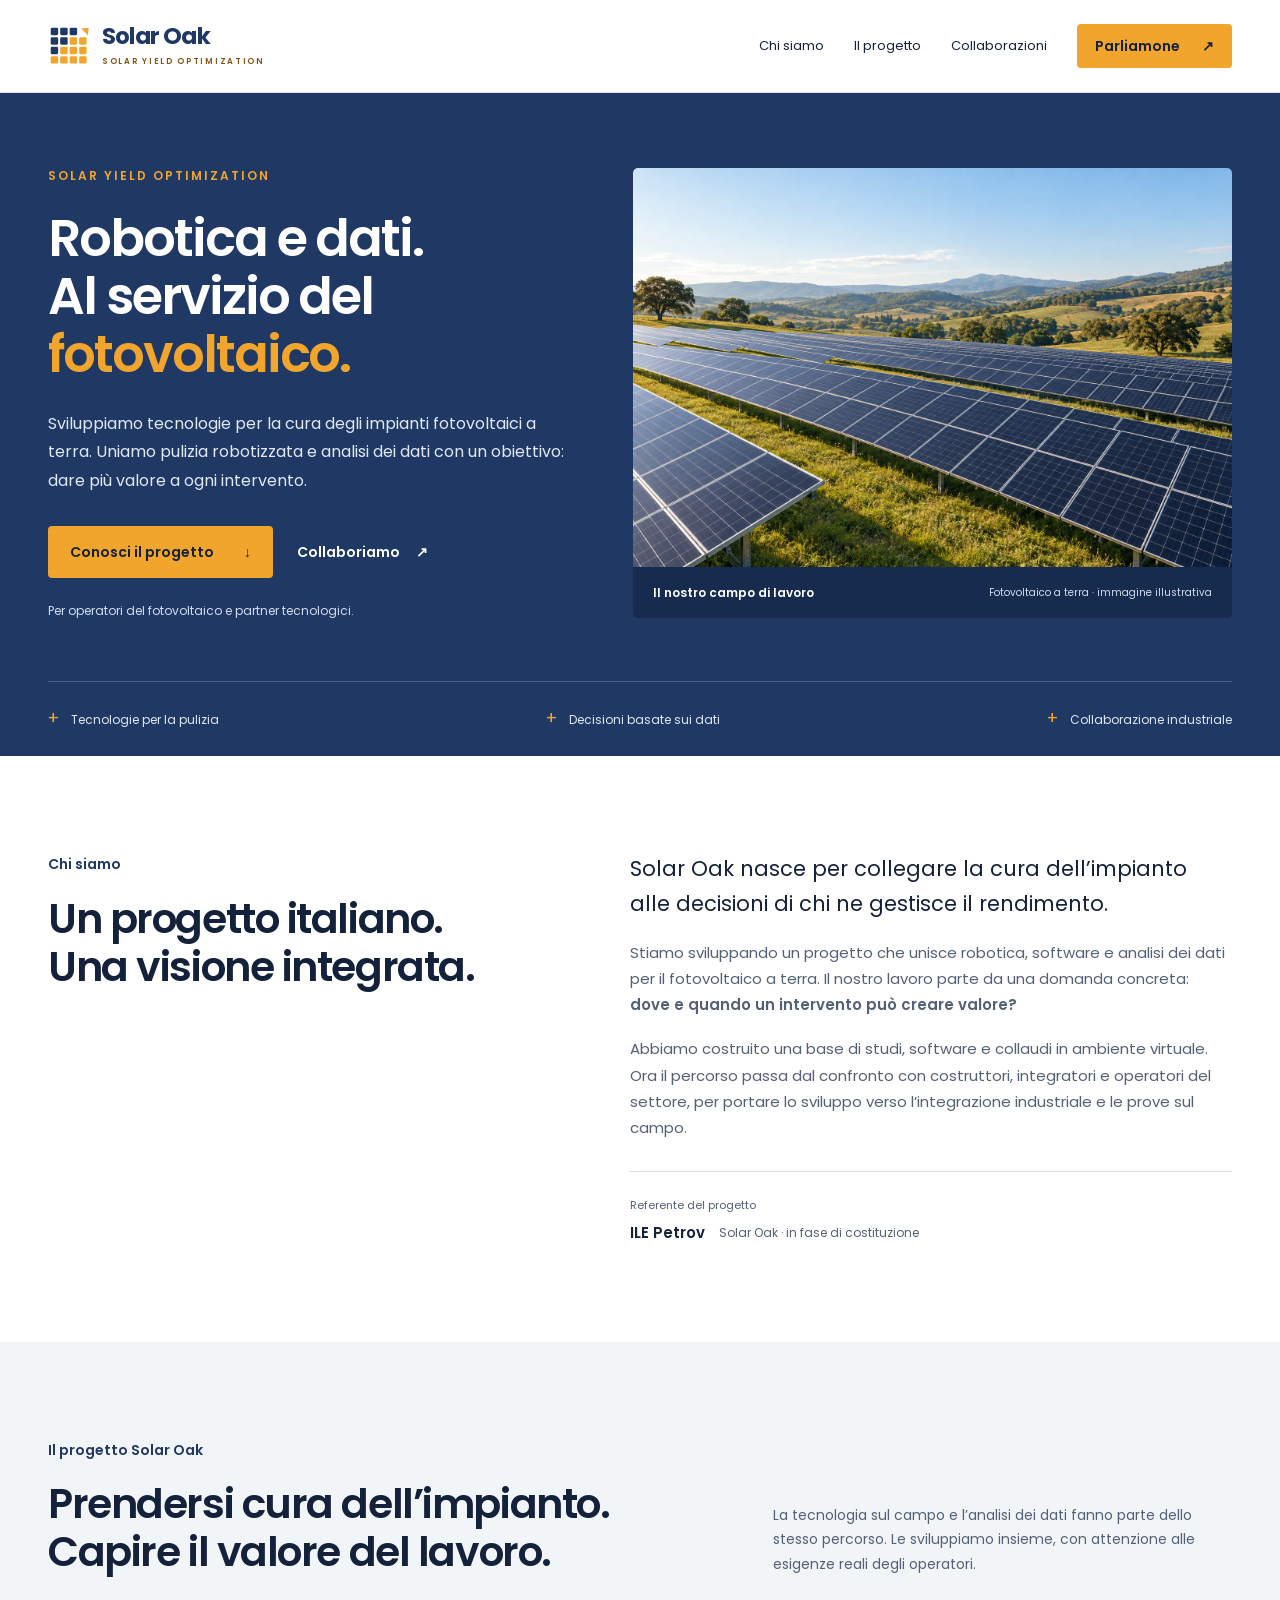
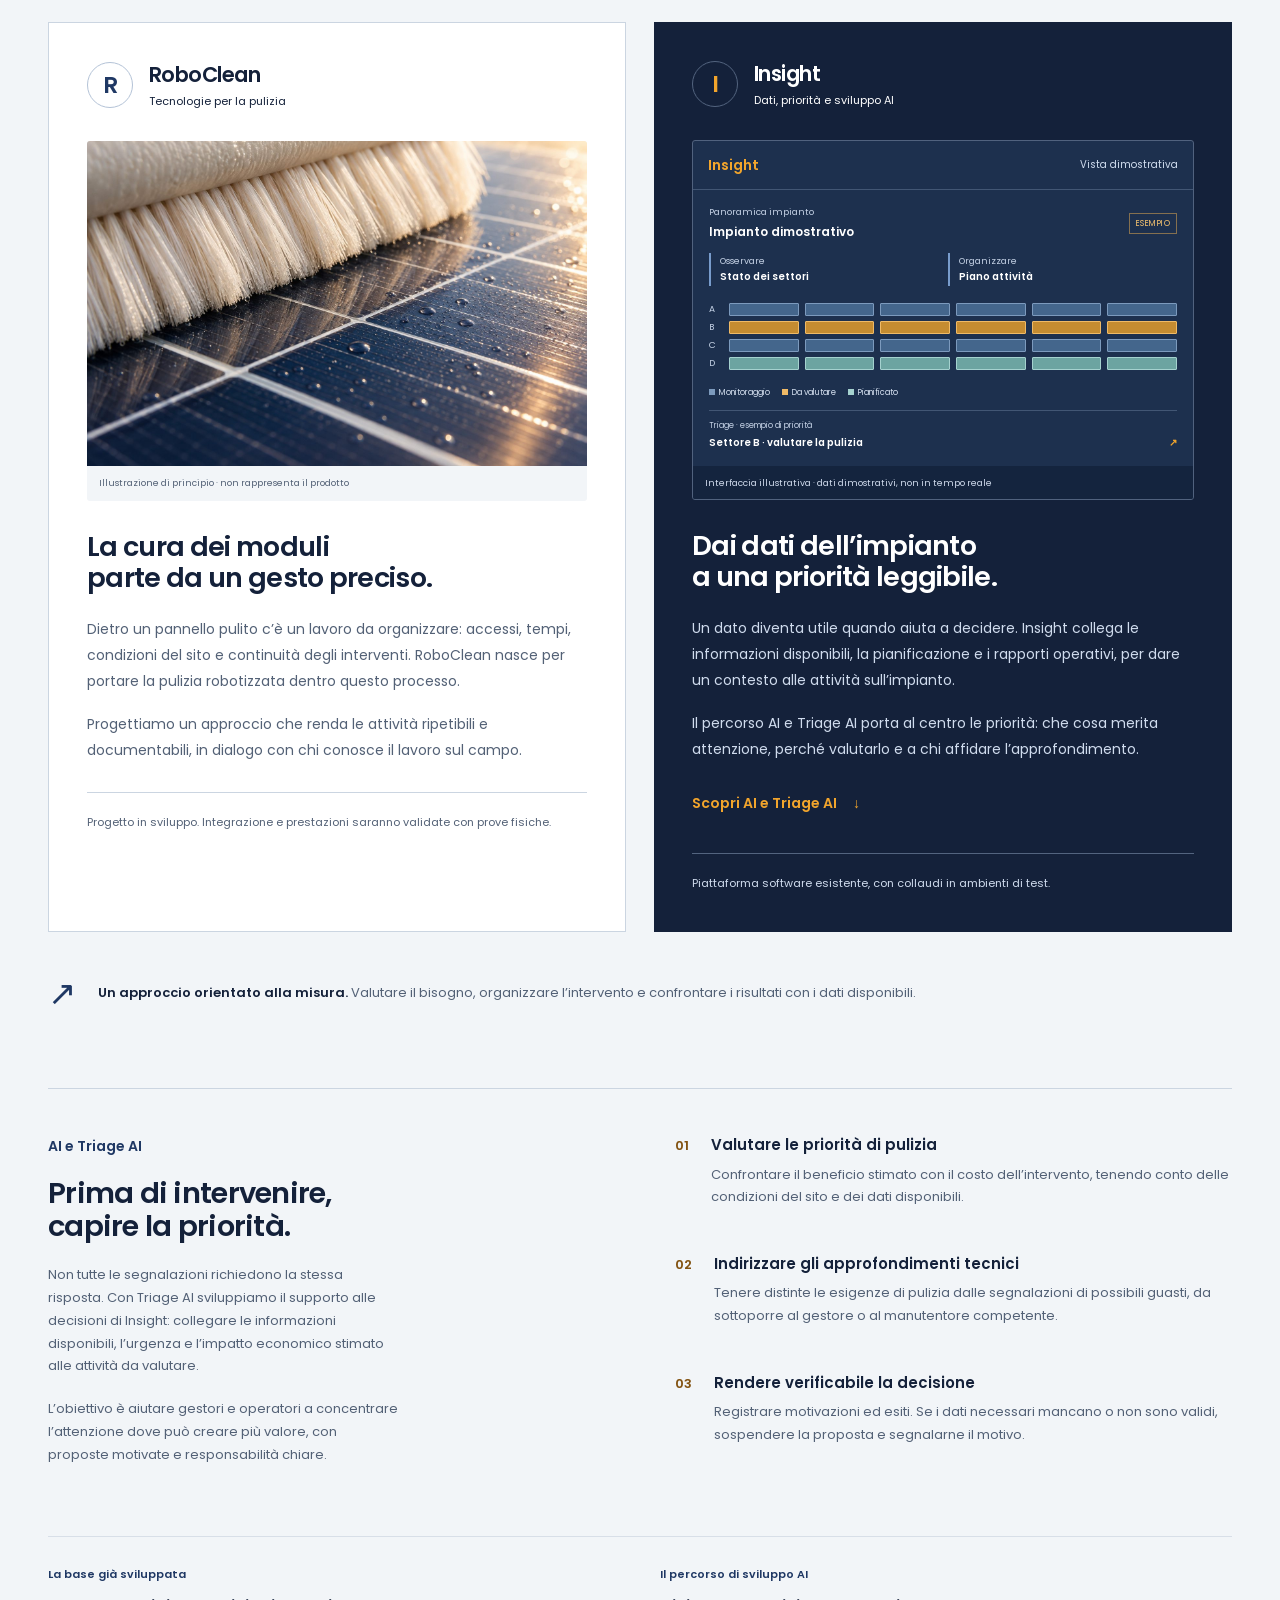
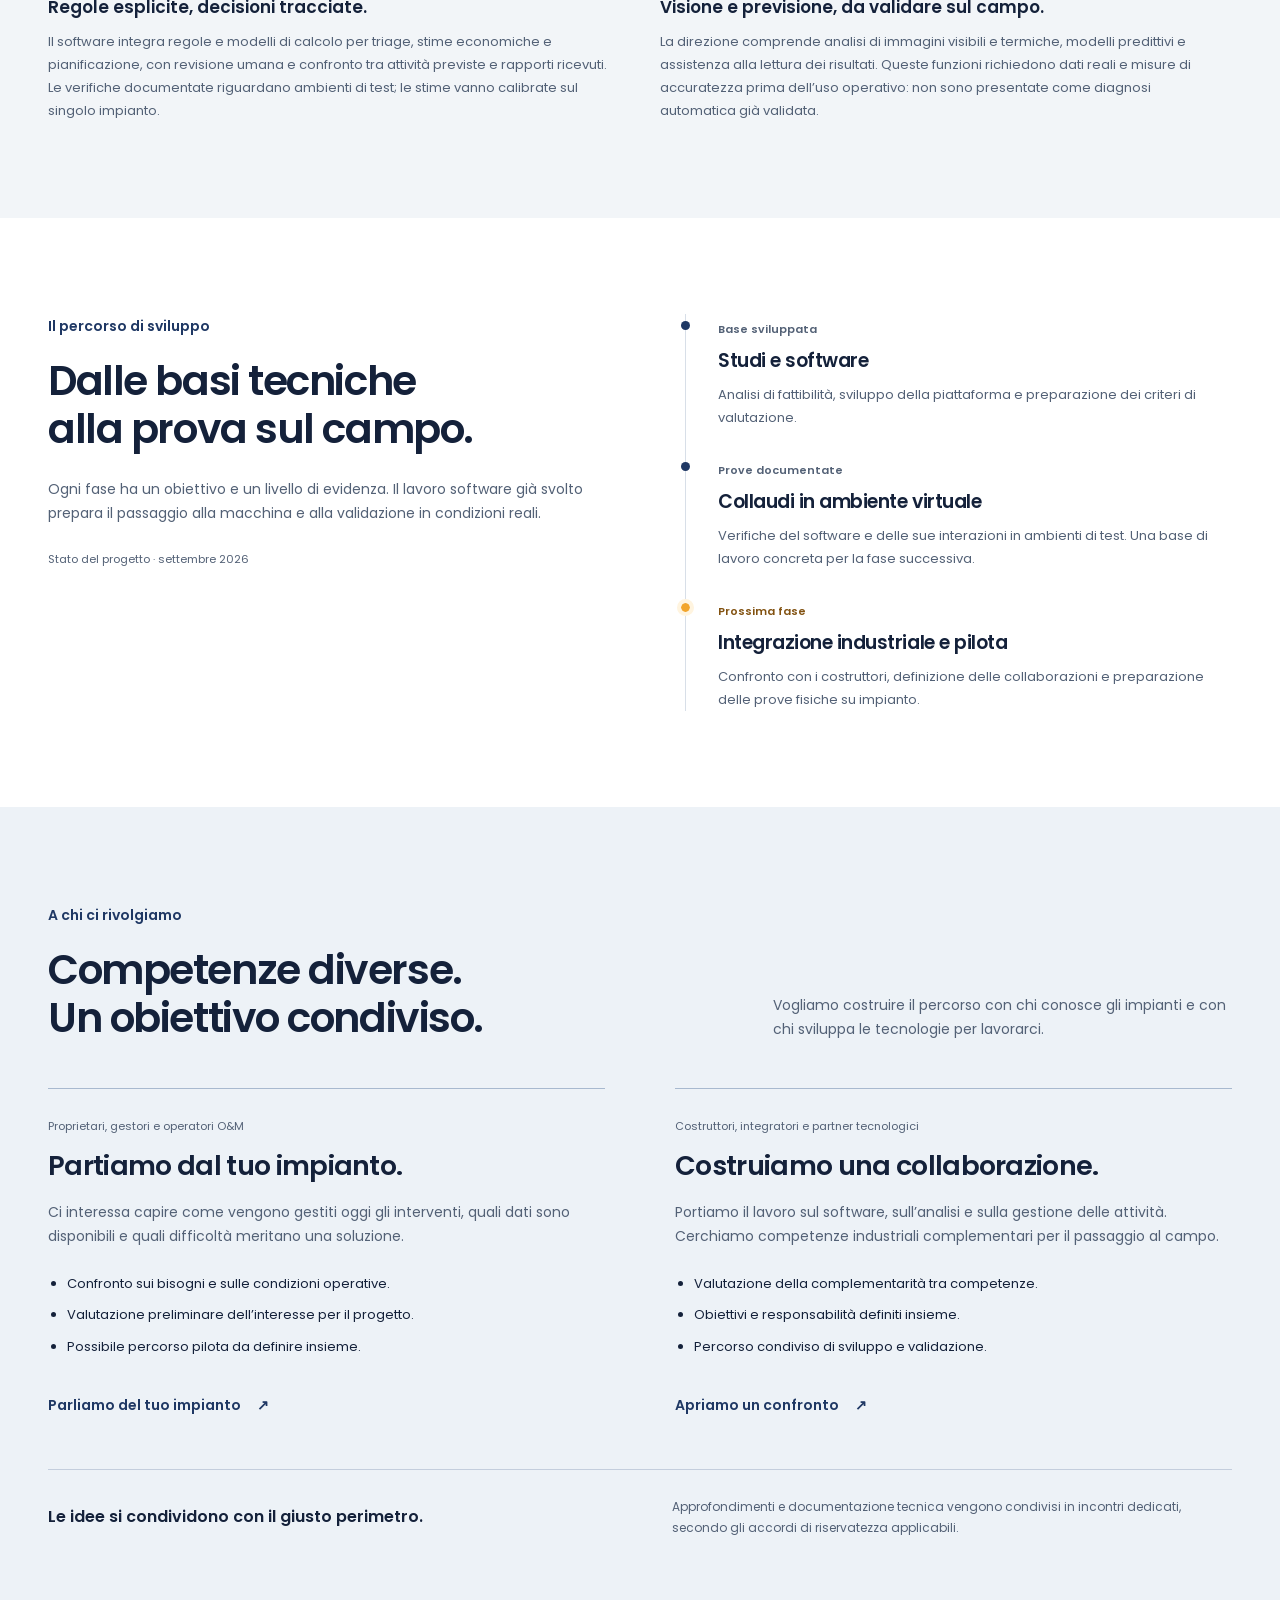
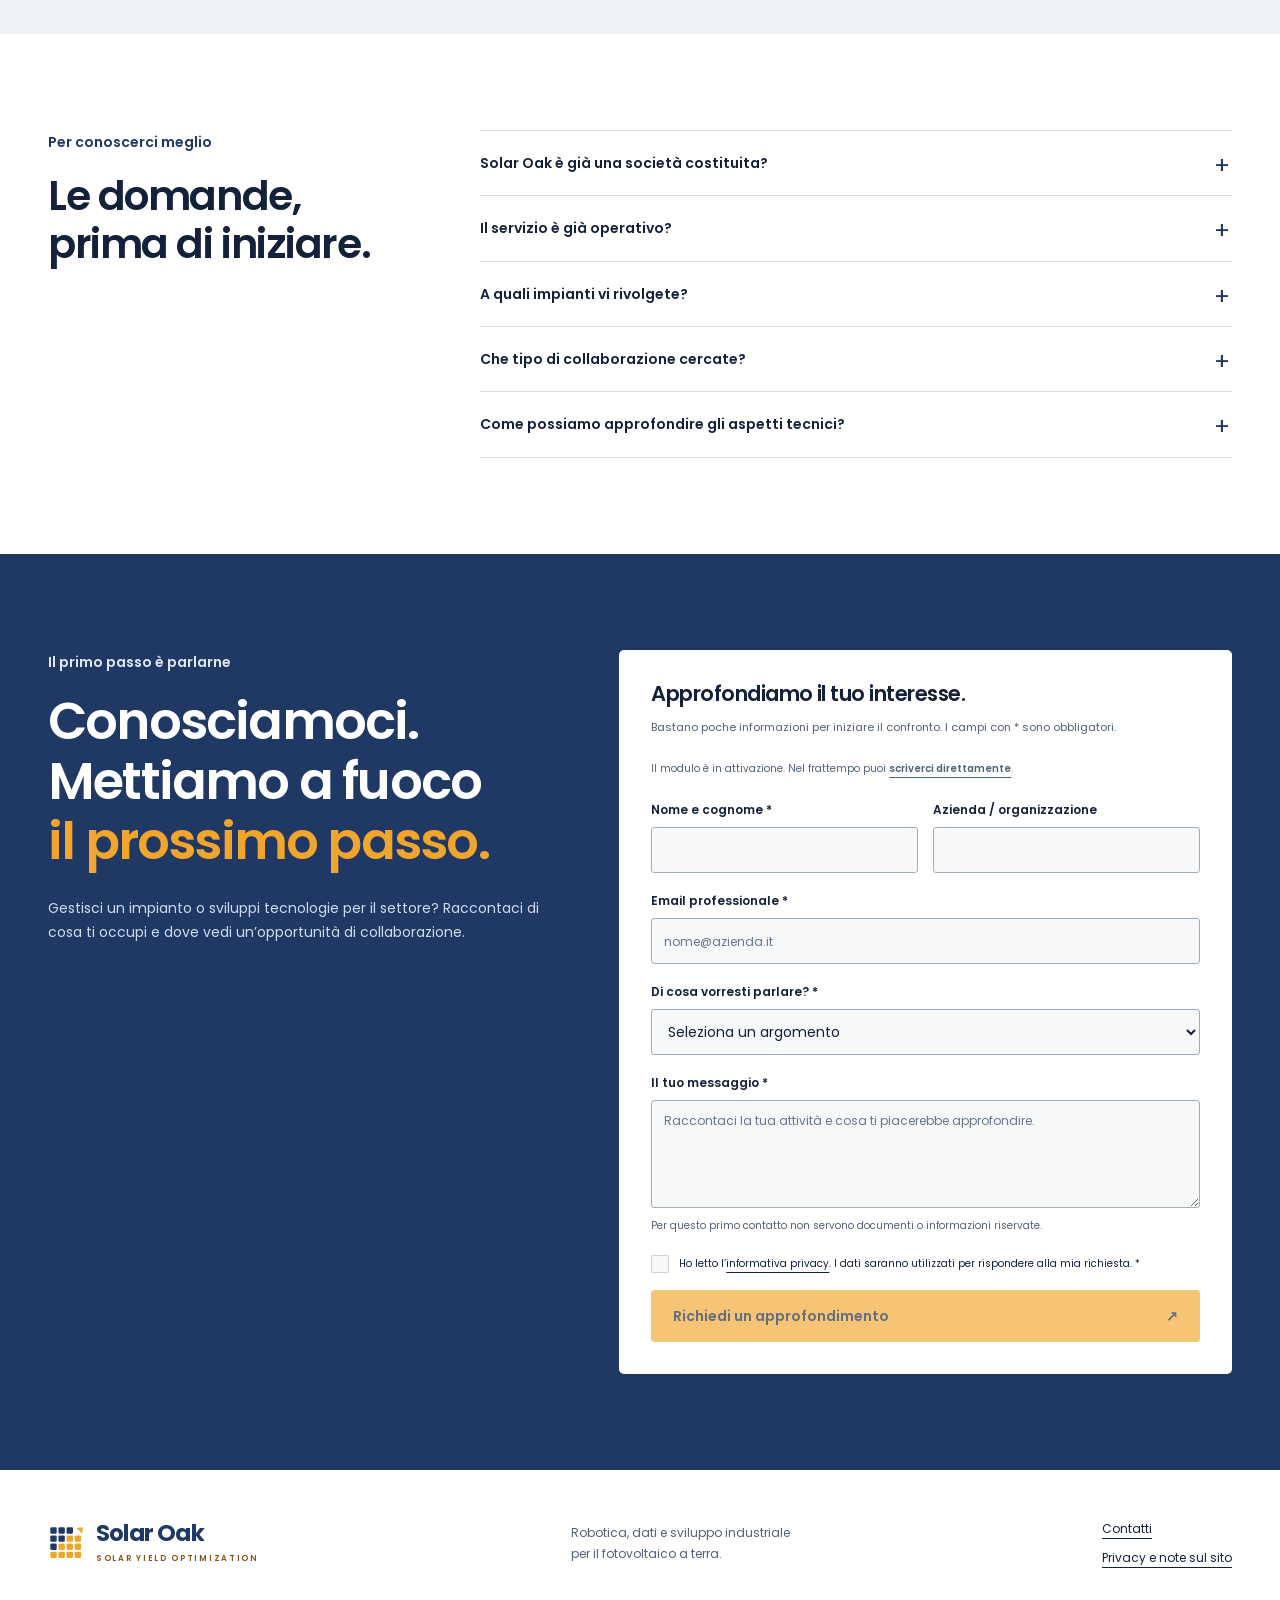
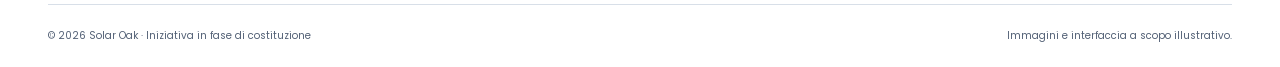
==== commit dfa85c14: "Present AI and Triage AI capabilities and validation scope" ====
--- a/index.html
+++ b/index.html
@@ -4,19 +4,19 @@
   <meta charset="utf-8">
   <meta name="viewport" content="width=device-width, initial-scale=1">
   <meta name="theme-color" content="#1F3864">
-  <meta name="description" content="Solar Oak: robotica e analisi dei dati per il fotovoltaico a terra. Conosci il progetto, il percorso di sviluppo e le opportunità di collaborazione industriale.">
+  <meta name="description" content="Solar Oak: robotica, dati e sviluppo AI per il fotovoltaico a terra. Scopri RoboClean, Insight e Triage AI per valutare gli interventi e le priorità.">
   <meta name="robots" content="index,follow">
   <meta name="referrer" content="strict-origin-when-cross-origin">
   <title>Solar Oak | Robotica e dati per il fotovoltaico</title>
   <link rel="canonical" href="https://ilepetrov.github.io/solaroak/">
   <link rel="icon" href="assets/solar-oak-icon.svg" type="image/svg+xml">
   <link rel="preload" href="assets/poppins-600.woff2" as="font" type="font/woff2" crossorigin>
-  <link rel="stylesheet" href="styles.css">
+  <link rel="stylesheet" href="styles.css?v=20260918-3">
   <meta property="og:locale" content="it_IT">
   <meta property="og:type" content="website">
   <meta property="og:site_name" content="Solar Oak">
   <meta property="og:title" content="Solar Oak | Robotica e dati per il fotovoltaico">
-  <meta property="og:description" content="Tecnologie per la cura degli impianti e decisioni basate sui dati. Conosci Solar Oak e il percorso di sviluppo industriale.">
+  <meta property="og:description" content="RoboClean, Insight e Triage AI: dalla cura dei moduli al supporto alle decisioni. Conosci il progetto Solar Oak e il percorso di sviluppo.">
   <meta property="og:url" content="https://ilepetrov.github.io/solaroak/">
   <meta property="og:image" content="https://ilepetrov.github.io/solaroak/assets/parco-fotovoltaico.jpg">
   <meta property="og:image:alt" content="Paesaggio illustrativo di un parco fotovoltaico a terra">
@@ -65,21 +65,25 @@
             <h3>La cura dei moduli<br>parte da un gesto preciso.</h3><p>Dietro un pannello pulito c’è un lavoro da organizzare: accessi, tempi, condizioni del sito e continuità degli interventi. RoboClean nasce per portare la pulizia robotizzata dentro questo processo.</p><p>Progettiamo un approccio che renda le attività ripetibili e documentabili, in dialogo con chi conosce il lavoro sul campo.</p><p class="product-note">Progetto in sviluppo. Integrazione e prestazioni saranno validate con prove fisiche.</p>
           </article>
           <article class="product product-dark">
-            <div class="product-heading"><span class="product-mark" aria-hidden="true">I</span><p>Insight<span>Software e analisi dei dati</span></p></div>
+            <div class="product-heading"><span class="product-mark" aria-hidden="true">I</span><p>Insight<span>Dati, priorità e sviluppo AI</span></p></div>
             <figure class="product-visual insight-visual" aria-label="Esempio illustrativo della piattaforma Insight, con dati dimostrativi">
               <div class="dashboard-bar"><strong>Insight</strong><span>Vista dimostrativa</span></div>
               <div class="dashboard-body"><div class="dashboard-title"><div><span>Panoramica impianto</span><strong>Impianto dimostrativo</strong></div><span class="demo-tag">ESEMPIO</span></div>
                 <div class="dashboard-summary"><div><span>Osservare</span><strong>Stato dei settori</strong></div><div><span>Organizzare</span><strong>Piano attività</strong></div></div>
                 <div class="dashboard-map" role="img" aria-label="Schema dimostrativo di quattro settori: A e C da monitorare, B da valutare, D con attività pianificata"><div><span>A</span><i></i><i></i><i></i><i></i><i></i><i></i></div><div class="sector-review"><span>B</span><i></i><i></i><i></i><i></i><i></i><i></i></div><div><span>C</span><i></i><i></i><i></i><i></i><i></i><i></i></div><div class="sector-planned"><span>D</span><i></i><i></i><i></i><i></i><i></i><i></i></div></div>
                 <div class="map-key"><span>Monitoraggio</span><span>Da valutare</span><span>Pianificato</span></div>
-                <div class="dashboard-task"><span>Prossima attività · esempio</span><strong>Valutare il settore B <span aria-hidden="true">↗</span></strong></div>
+                <div class="dashboard-task"><span>Triage · esempio di priorità</span><strong>Settore B · valutare la pulizia <span aria-hidden="true">↗</span></strong></div>
               </div><figcaption>Interfaccia illustrativa · dati dimostrativi, non in tempo reale</figcaption>
             </figure>
-            <h3>Dai dati dell’impianto<br>a una priorità leggibile.</h3><p>Un dato diventa utile quando aiuta a decidere. Insight collega le informazioni disponibili, la pianificazione e i rapporti operativi, per dare un contesto alle attività sull’impianto.</p><p>L’obiettivo è ricostruire il percorso: che cosa richiede attenzione, quale intervento è stato svolto e che cosa osservare dopo.</p><p class="product-note">Piattaforma software esistente, con collaudi in ambienti di test.</p>
+            <h3>Dai dati dell’impianto<br>a una priorità leggibile.</h3><p>Un dato diventa utile quando aiuta a decidere. Insight collega le informazioni disponibili, la pianificazione e i rapporti operativi, per dare un contesto alle attività sull’impianto.</p><p>Il percorso AI e Triage AI porta al centro le priorità: che cosa merita attenzione, perché valutarlo e a chi affidare l’approfondimento.</p><a class="text-link light" href="#ai-triage">Scopri AI e Triage AI <span aria-hidden="true">↓</span></a><p class="product-note">Piattaforma software esistente, con collaudi in ambienti di test.</p>
           </article>
         </div>
         <div class="project-principle"><span aria-hidden="true">↗</span><p><strong>Un approccio orientato alla misura.</strong> Valutare il bisogno, organizzare l’intervento e confrontare i risultati con i dati disponibili.</p></div>
-        <div class="value-story" aria-labelledby="value-title"><div class="value-intro"><p class="section-label">Il valore che vogliamo portare</p><h3 id="value-title">Ogni intervento,<br>dentro una visione d’insieme.</h3><p>Tre obiettivi guidano lo sviluppo. Saranno misurati e verificati nel percorso di validazione sul campo.</p></div><ol class="value-steps"><li><span>01</span><div><h4>Capire dove intervenire</h4><p>Leggere i dati insieme alle condizioni operative, per mettere a fuoco le priorità.</p></div></li><li><span>02</span><div><h4>Organizzare il lavoro</h4><p>Collegare esigenze dell’impianto, attività previste e informazioni utili a chi opera.</p></div></li><li><span>03</span><div><h4>Rendere i risultati leggibili</h4><p>Documentare gli interventi e confrontare le osservazioni prima e dopo, con criteri condivisi.</p></div></li></ol></div>
+        <section class="value-story" id="ai-triage" aria-labelledby="value-title">
+          <div class="value-intro"><p class="section-label">AI e Triage AI</p><h3 id="value-title">Prima di intervenire,<br>capire la priorità.</h3><p>Non tutte le segnalazioni richiedono la stessa risposta. Con Triage AI sviluppiamo il supporto alle decisioni di Insight: collegare le informazioni disponibili, l’urgenza e l’impatto economico stimato alle attività da valutare.</p><p>L’obiettivo è aiutare gestori e operatori a concentrare l’attenzione dove può creare più valore, con proposte motivate e responsabilità chiare.</p></div>
+          <ol class="value-steps"><li><span>01</span><div><h4>Valutare le priorità di pulizia</h4><p>Confrontare il beneficio stimato con il costo dell’intervento, tenendo conto delle condizioni del sito e dei dati disponibili.</p></div></li><li><span>02</span><div><h4>Indirizzare gli approfondimenti tecnici</h4><p>Tenere distinte le esigenze di pulizia dalle segnalazioni di possibili guasti, da sottoporre al gestore o al manutentore competente.</p></div></li><li><span>03</span><div><h4>Rendere verificabile la decisione</h4><p>Registrare motivazioni ed esiti. Se i dati necessari mancano o non sono validi, sospendere la proposta e segnalarne il motivo.</p></div></li></ol>
+          <div class="ai-status"><div><p class="section-label">La base già sviluppata</p><h4>Regole esplicite, decisioni tracciate.</h4><p>Il software integra regole e modelli di calcolo per triage, stime economiche e pianificazione, con revisione umana e confronto tra attività previste e rapporti ricevuti. Le verifiche documentate riguardano ambienti di test; le stime vanno calibrate sul singolo impianto.</p></div><div><p class="section-label">Il percorso di sviluppo AI</p><h4>Visione e previsione, da validare sul campo.</h4><p>La direzione comprende analisi di immagini visibili e termiche, modelli predittivi e assistenza alla lettura dei risultati. Queste funzioni richiedono dati reali e misure di accuratezza prima dell’uso operativo: non sono presentate come diagnosi automatica già validata.</p></div></div>
+        </section>
       </div>
     </section>
 
--- a/styles.css
+++ b/styles.css
@@ -11,10 +11,11 @@
 .collaborations{background:#edf2f7}.audience-grid{display:grid;grid-template-columns:1fr 1fr;gap:70px}.audience-grid article{padding-top:28px;border-top:1px solid #a8b9cf}.audience-type{font-size:11px;color:var(--muted);margin-bottom:14px}.audience-grid h3{font-size:27px}.audience-grid article>p:not(.audience-type){font-size:14px;color:var(--muted);margin-top:18px}.audience-grid ul{padding-left:19px;margin-block:24px;font-size:13px}.audience-grid li{margin-block:9px}.audience-grid .text-link{color:var(--navy)}.confidentiality{display:flex;align-items:center;gap:50px;margin-top:42px;padding-top:26px;border-top:1px solid #c4cedd}.confidentiality strong{flex:1;font-size:16px;line-height:1.5}.confidentiality p{flex:1.4;font-size:12px;color:var(--muted)}
 .faq-section{display:grid;grid-template-columns:.65fr 1.35fr;gap:70px}.faq-list details{border-top:1px solid var(--line)}.faq-list details:last-child{border-bottom:1px solid var(--line)}.faq-list summary{font-size:14px;line-height:1.6;font-weight:600;cursor:pointer;list-style:none;padding:21px 30px 21px 0;position:relative}.faq-list summary::-webkit-details-marker{display:none}.faq-list summary::after{content:'+';position:absolute;right:2px;top:17px;font-size:23px;font-weight:400;color:var(--navy)}.faq-list details[open] summary::after{content:'−'}.faq-list details p{font-size:13px;color:var(--muted);padding:0 25px 24px 0}
 .product-visual{height:360px;margin-bottom:30px;overflow:hidden;border-radius:3px;display:flex;flex-direction:column}.product-visual figcaption{font-size:9px;line-height:1.6;padding:10px 12px;margin-top:auto}.brush-visual{background:var(--pale)}.brush-visual img{width:100%;height:calc(100% - 35px);object-fit:cover}.brush-visual figcaption{color:var(--muted)}.insight-visual{border:1px solid #51627e;background:#1d304e}.insight-visual figcaption{background:#14243e;color:#cfdaec}.dashboard-bar{display:flex;justify-content:space-between;align-items:center;padding:12px 15px;border-bottom:1px solid #425674;font-size:10px}.dashboard-bar strong{font-size:14px;color:var(--amber)}.dashboard-bar>span{color:#d0dcee}.dashboard-body{padding:16px;display:flex;flex-direction:column;gap:12px;flex:1;line-height:1.4}.dashboard-title{display:flex;justify-content:space-between;align-items:center;gap:8px}.dashboard-title>div>span{font-size:9px;color:#c3d0e4;display:block}.dashboard-title strong{display:block;font-size:12px;margin-top:5px}.demo-tag{font-size:8px;color:#f7c470;border:1px solid #85704f;padding:4px 6px;letter-spacing:.5px}.dashboard-summary{display:grid;grid-template-columns:1fr 1fr;gap:10px}.dashboard-summary>div{border-left:2px solid #789ccc;padding:2px 0 2px 9px}.dashboard-summary span{font-size:9px;color:#c3d0e4;display:block}.dashboard-summary strong{font-size:10px;display:block;margin-top:3px}.dashboard-map{display:grid;gap:5px;padding:5px 0}.dashboard-map>div{display:grid;grid-template-columns:14px repeat(6,1fr);gap:6px;height:13px}.dashboard-map span{font-size:9px;color:#c3d0e4;align-self:center}.dashboard-map i{border:1px solid #7c9abd;background:#44668c;border-radius:1px}.dashboard-map .sector-review i{background:#c58c31;border-color:#efba67}.dashboard-map .sector-planned i{background:#6ca4a1;border-color:#a5d2cf}.map-key{display:flex;gap:12px;flex-wrap:wrap;font-size:8px;color:#d5e0f0}.map-key span::before{content:'';display:inline-block;width:6px;height:6px;background:#7c9abd;margin-right:4px}.map-key span:nth-child(2)::before{background:#efba67}.map-key span:nth-child(3)::before{background:#a5d2cf}.dashboard-task{border-top:1px solid #425674;padding-top:9px}.dashboard-task>span{font-size:8px;color:#c3d0e4;display:block}.dashboard-task strong{font-size:10px;display:flex;justify-content:space-between;margin-top:4px}.dashboard-task strong>span{color:var(--amber)}
-.value-story{display:grid;grid-template-columns:1fr 1fr;gap:70px;margin-top:65px;padding-top:45px;border-top:1px solid #cbd5e1}.value-intro h3{font-size:29px}.value-intro>p:last-child{font-size:13px;color:var(--muted);margin-top:20px;max-width:44ch}.value-steps{list-style:none;margin:0;padding:0;display:grid;gap:24px}.value-steps li{display:flex;gap:22px}.value-steps li>span{font-size:13px;color:#825211;font-weight:600;line-height:1.8}.value-steps h4{font-size:15px;line-height:1.5;font-weight:600;margin:0}.value-steps p{font-size:13px;color:var(--muted);margin-top:7px}
+.value-story{display:grid;grid-template-columns:1fr 1fr;gap:70px;margin-top:65px;padding-top:45px;border-top:1px solid #cbd5e1}.value-intro h3{font-size:29px}.value-intro>p:not(.section-label){font-size:13px;color:var(--muted);margin-top:20px;max-width:44ch}.value-steps{list-style:none;margin:0;padding:0;display:grid;gap:24px}.value-steps li{display:flex;gap:22px}.value-steps li>span{font-size:13px;color:#825211;font-weight:600;line-height:1.8}.value-steps h4{font-size:15px;line-height:1.5;font-weight:600;margin:0}.value-steps p{font-size:13px;color:var(--muted);margin-top:7px}
 .contact{background:var(--navy);color:var(--white)}.contact-grid{display:grid;grid-template-columns:.9fr 1.1fr;gap:70px;align-items:start}.contact .section-label{color:#e0e8f4}.contact h2{font-size:clamp(34px,4vw,54px)}.contact h2 span{color:var(--amber)}.contact-grid>div>p:not(.section-label){font-size:14px;color:#d0dcee;margin-top:24px}.contact-form{padding:32px;background:#fff;color:var(--ink);border-radius:5px;min-width:0}.contact-form h3{font-size:21px}.contact-form #form-help{font-size:11px;color:var(--muted);margin-top:12px;margin-bottom:22px}.contact-form fieldset>label,.form-row>label{display:block;font-size:12px;font-weight:600;margin-bottom:17px}.form-row{display:grid;grid-template-columns:1fr 1fr;gap:15px}.contact-form input:not([type=checkbox],[type=hidden]),.contact-form textarea,.contact-form select{display:block;width:100%;font:400 14px/1.5 Poppins,Arial,sans-serif;color:var(--ink);background:#fff;border:1px solid #a2aec0;border-radius:3px;padding:11px 12px;margin-top:7px;min-height:46px}.contact-form textarea{resize:vertical;max-width:100%}.contact-form input::placeholder,.contact-form textarea::placeholder{color:#68758a;font-size:12px}.contact-form :is(input,textarea,select):focus-visible{outline:3px solid #1975cf;outline-offset:3px}.contact-form .field-help{font-size:10px;color:var(--muted);margin-top:-8px;margin-bottom:20px}.contact-form .privacy-check{display:flex;gap:10px;font-size:10px;line-height:1.7;font-weight:400;align-items:flex-start}.privacy-check input{width:18px;height:18px;flex-shrink:0;accent-color:var(--navy);margin:0}.contact-form .button{width:100%;border:0;cursor:pointer;justify-content:space-between;gap:12px}.contact-form .button:disabled{opacity:.65;cursor:not-allowed;transform:none}.contact-form .form-status{font-size:10px;color:var(--muted);margin-top:13px}.thank-you{max-width:700px;min-height:70vh}.thank-you .brand{margin-bottom:55px}.thank-you .button{margin-top:25px}.thank-you h1{font-size:clamp(34px,5vw,50px);margin-bottom:22px}.thank-you>p:not(.section-label){color:var(--muted);font-size:15px}
 .site-footer{padding-top:48px;background:#fff}.footer-main{display:flex;align-items:center;justify-content:space-between;gap:30px;padding-bottom:36px}.footer-main>p{font-size:12px;color:var(--muted)}.footer-main>div{display:flex;flex-direction:column;gap:8px;font-size:12px}.footer-bottom{border-top:1px solid var(--line);display:flex;justify-content:space-between;gap:20px;padding-block:22px;font-size:10px;color:var(--muted)}.legal{max-width:800px;padding-block:70px}.legal h1{font-size:40px;margin-bottom:22px}.legal h2{font-size:24px;margin-top:36px;margin-bottom:14px}.legal p,.legal li{font-size:14px;color:var(--muted)}.legal .back-link{display:inline-block;margin-bottom:30px;font-size:14px}
 @media(min-width:1600px){.hero-grid{padding-block:88px}}
+.product-dark>.text-link{margin-top:18px;color:var(--amber)}.ai-status{grid-column:1/-1;display:grid;grid-template-columns:1fr 1fr;gap:40px;border-top:1px solid var(--line);padding-top:28px}.ai-status .section-label{font-size:11px;margin-bottom:10px}.ai-status h4{font-size:17px;line-height:1.45;font-weight:600;margin:0 0 12px}.ai-status p:not(.section-label){font-size:13px;color:var(--muted)}
 .contact-form fieldset{border:0;padding:0;margin:22px 0 0;min-width:0}.contact-form fieldset:disabled :is(input,select,textarea){background:#f7f8fa;opacity:1}.contact-form .form-status a{font-weight:600}
 @media(max-width:1050px){.wrap{width:calc(100% - 64px)}.hero-grid{gap:32px}.header-inner{gap:15px}.site-header nav{gap:18px}.about,.progress-section,.contact-grid{gap:50px}.section-heading{gap:40px}.product{padding:30px}.audience-grid{gap:40px}}
 @media(max-width:800px){.section{padding-block:72px}.header-inner{min-height:80px;flex-wrap:wrap;padding-block:15px}.menu-button:not([hidden]){display:inline-flex;align-items:center}.site-header nav{width:100%;flex-wrap:wrap;padding-top:14px;border-top:1px solid var(--line);gap:12px 25px;justify-content:flex-start}.site-header[data-enhanced] nav:not([data-open]){display:none}.site-header nav>a:not(.button){font-size:14px}.hero-grid{grid-template-columns:1fr;padding-block:48px 35px;gap:36px}.hero-copy{max-width:630px}h1{font-size:clamp(38px,6.4vw,52px)}.hero-actions{gap:12px 25px}.hero-figure{max-width:680px}.hero-footer{font-size:10px;gap:14px;padding-block:20px}.hero-footer span::before{margin-right:6px}.about,.progress-section,.contact-grid{grid-template-columns:1fr;gap:35px}.section-heading{display:block}.section-heading>p{margin-top:22px;max-width:58ch}.product-grid{gap:20px}.product{padding:26px}.product h3{font-size:24px}.audience-grid{gap:30px}.faq-section{grid-template-columns:1fr;gap:32px}.contact-grid{gap:40px}.contact-info{max-width:550px}.footer-main{flex-wrap:wrap}.footer-main>p{display:none}.footer-bottom{flex-wrap:wrap;gap:5px}}
@@ -24,3 +25,4 @@
 @media(max-width:800px){.product-grid{grid-template-columns:1fr}.product-visual{height:auto;min-height:340px}.brush-visual img{height:auto;aspect-ratio:3/2}.insight-visual{max-width:100%}.dashboard-body{padding:20px;gap:17px}.dashboard-map>div{height:20px}.dashboard-title strong{font-size:15px}.dashboard-summary strong{font-size:12px}.dashboard-task strong{font-size:12px}.product-visual figcaption{min-height:35px}.value-story{grid-template-columns:1fr;gap:30px;margin-top:40px;padding-top:30px}.contact-form{max-width:630px}.contact-form input:not([type=checkbox],[type=hidden]),.contact-form textarea,.contact-form select{font-size:16px}}
 @media(max-width:540px){.product-visual{margin-inline:-8px;min-height:0}.brush-visual img{aspect-ratio:1.3}.dashboard-body{padding:14px;gap:13px}.dashboard-map>div{height:15px;gap:4px}.dashboard-title strong{font-size:12px}.dashboard-summary strong,.dashboard-task strong{font-size:10px}.product-visual figcaption{font-size:8px}.value-intro h3{font-size:26px}.value-steps li{gap:17px}.form-row{grid-template-columns:1fr;gap:0}.contact-form{padding:24px 20px}.contact-form h3{font-size:20px}.contact-form .button{font-size:12px;padding-inline:14px}}
 @media print{.site-header{position:static}.menu-button,.skip-link{display:none!important}.hero,.contact,.product-dark{print-color-adjust:exact}.section{padding-block:30px}.wrap{width:100%}details{break-inside:avoid}footer{break-inside:avoid}}
+@media(max-width:800px){.ai-status{grid-template-columns:1fr;gap:28px}}
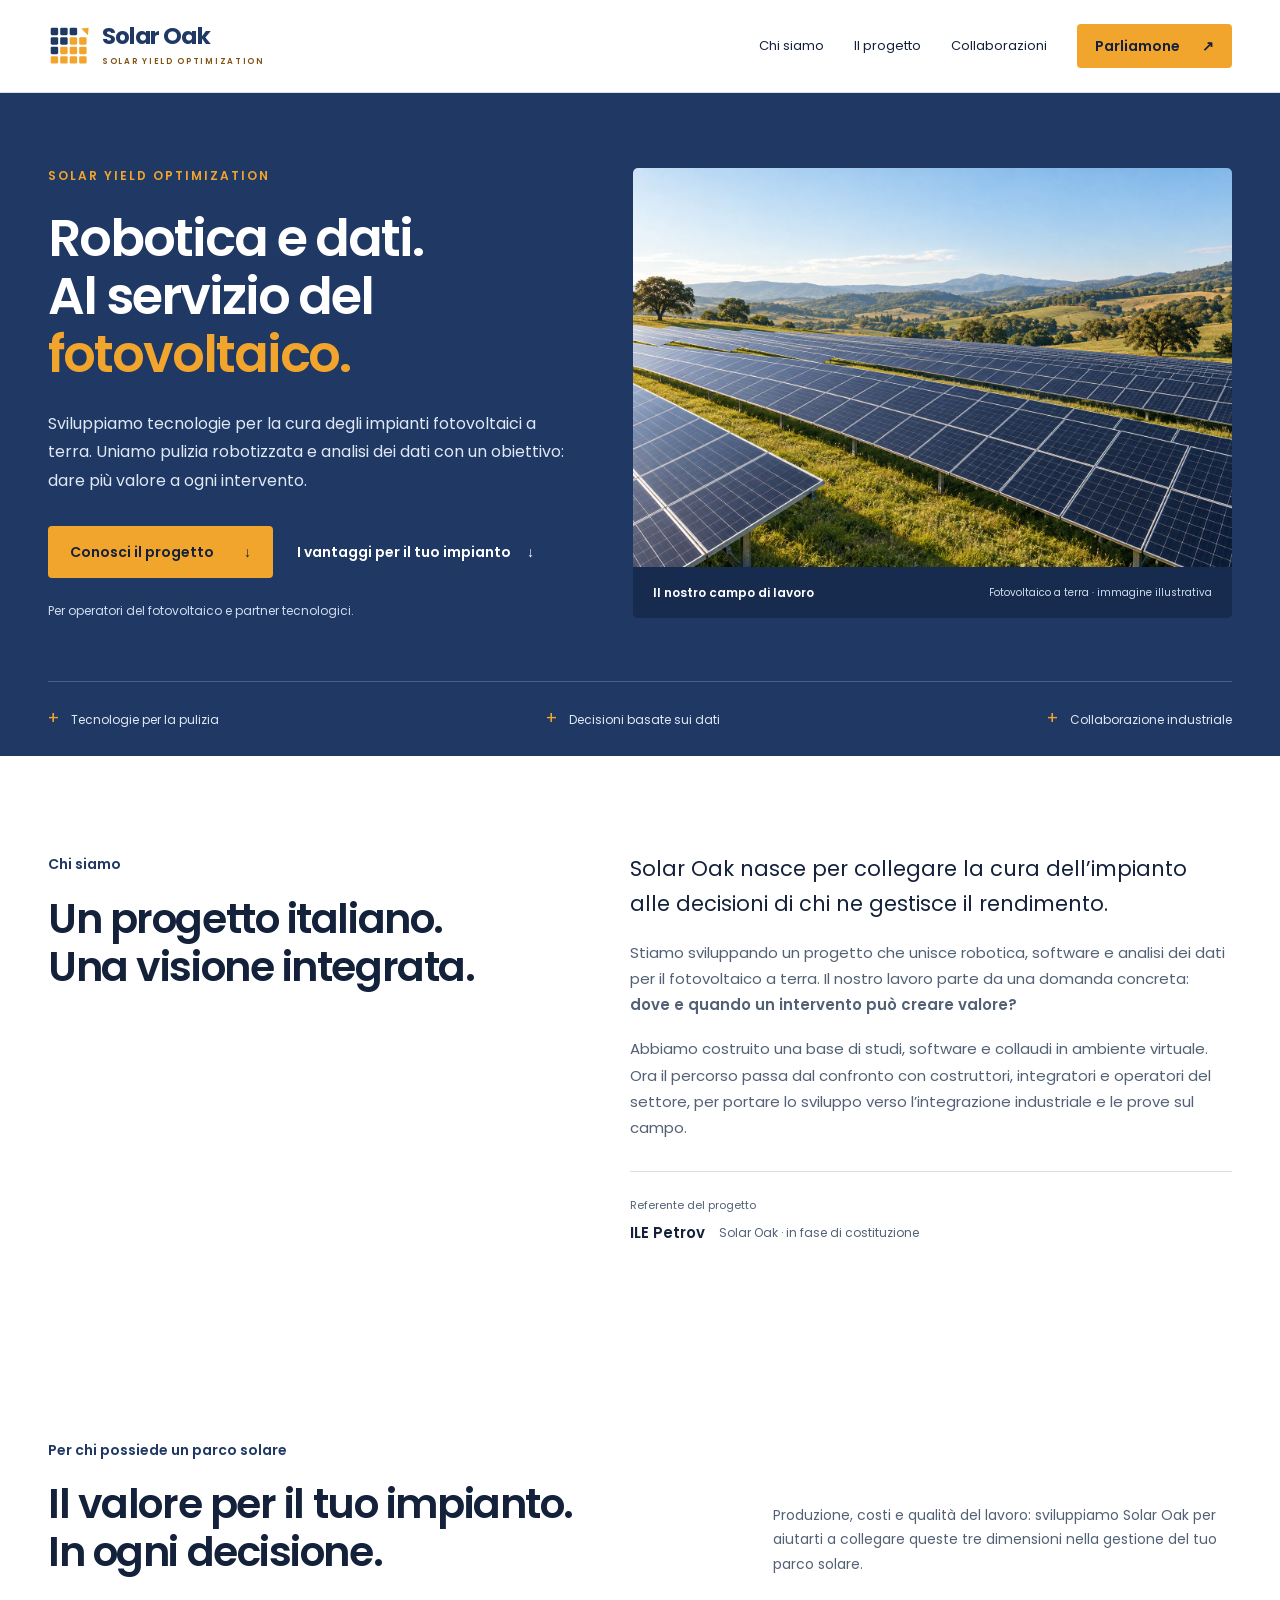
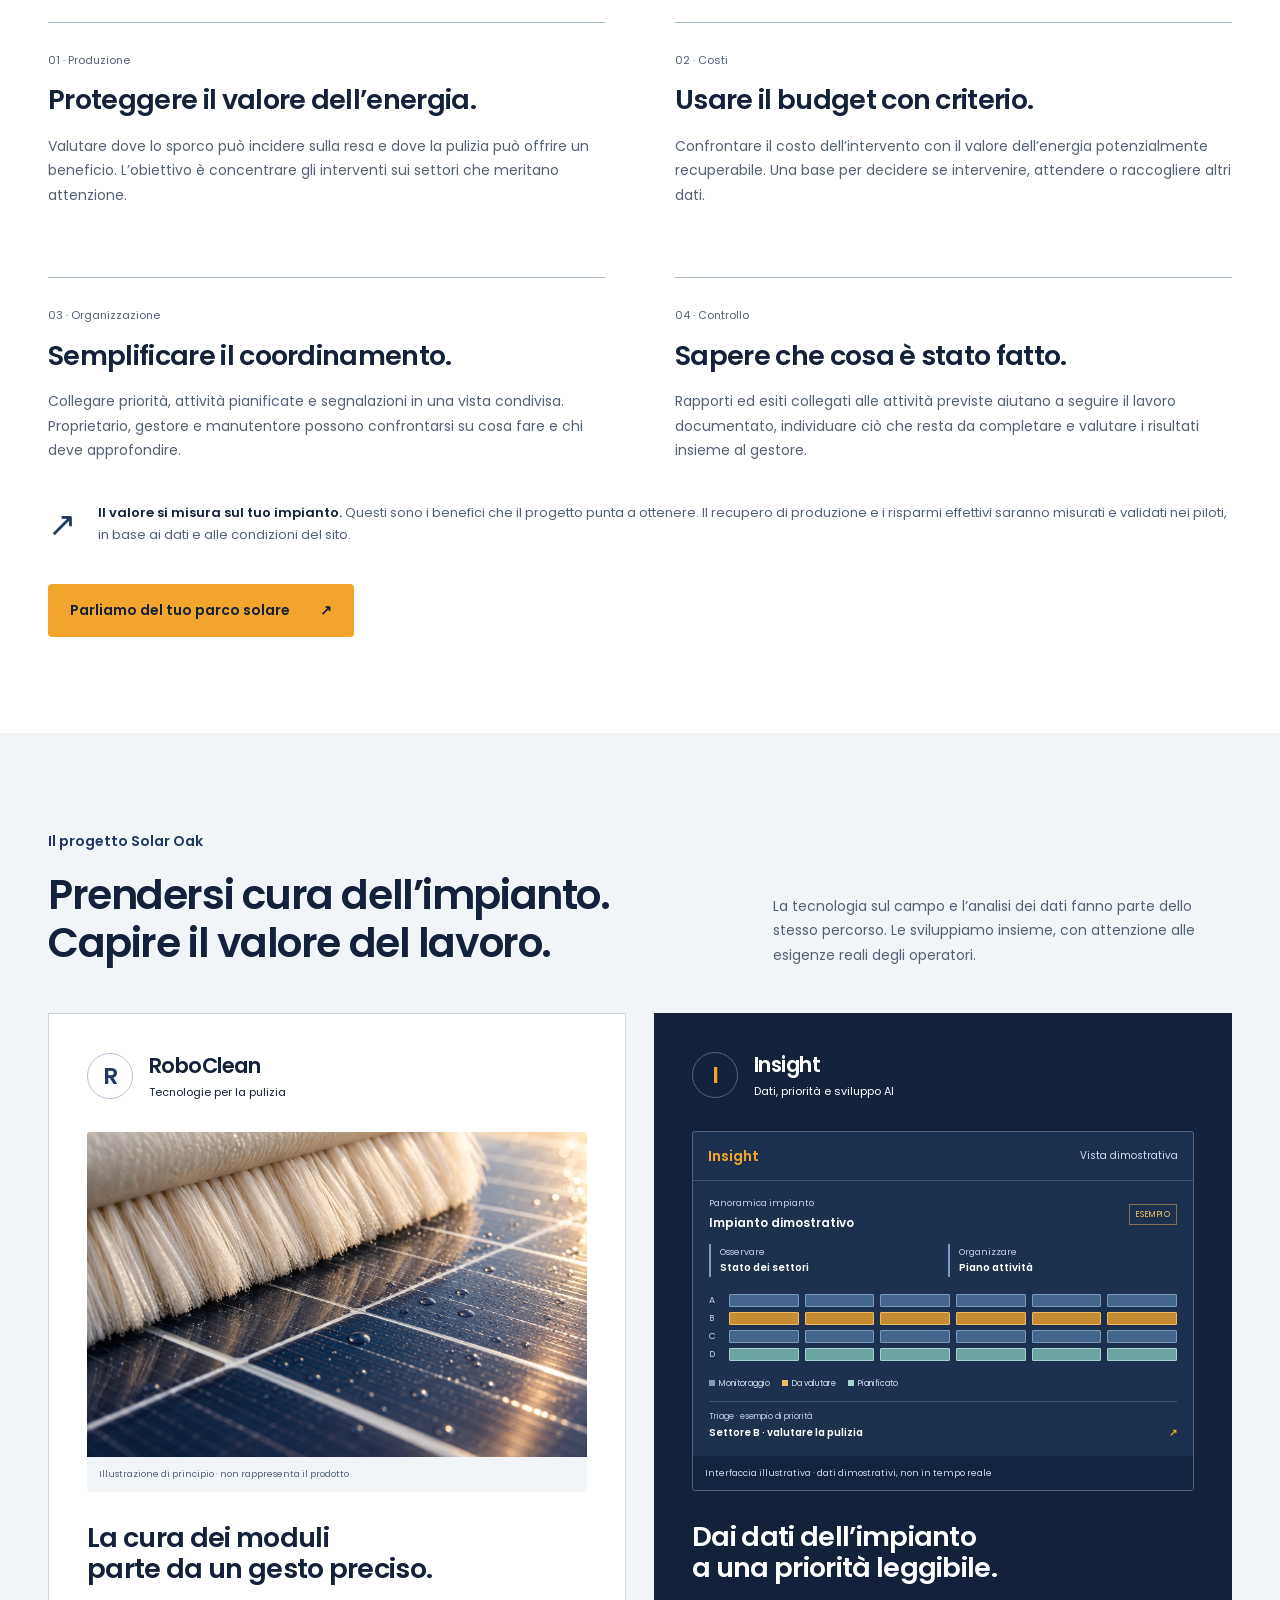
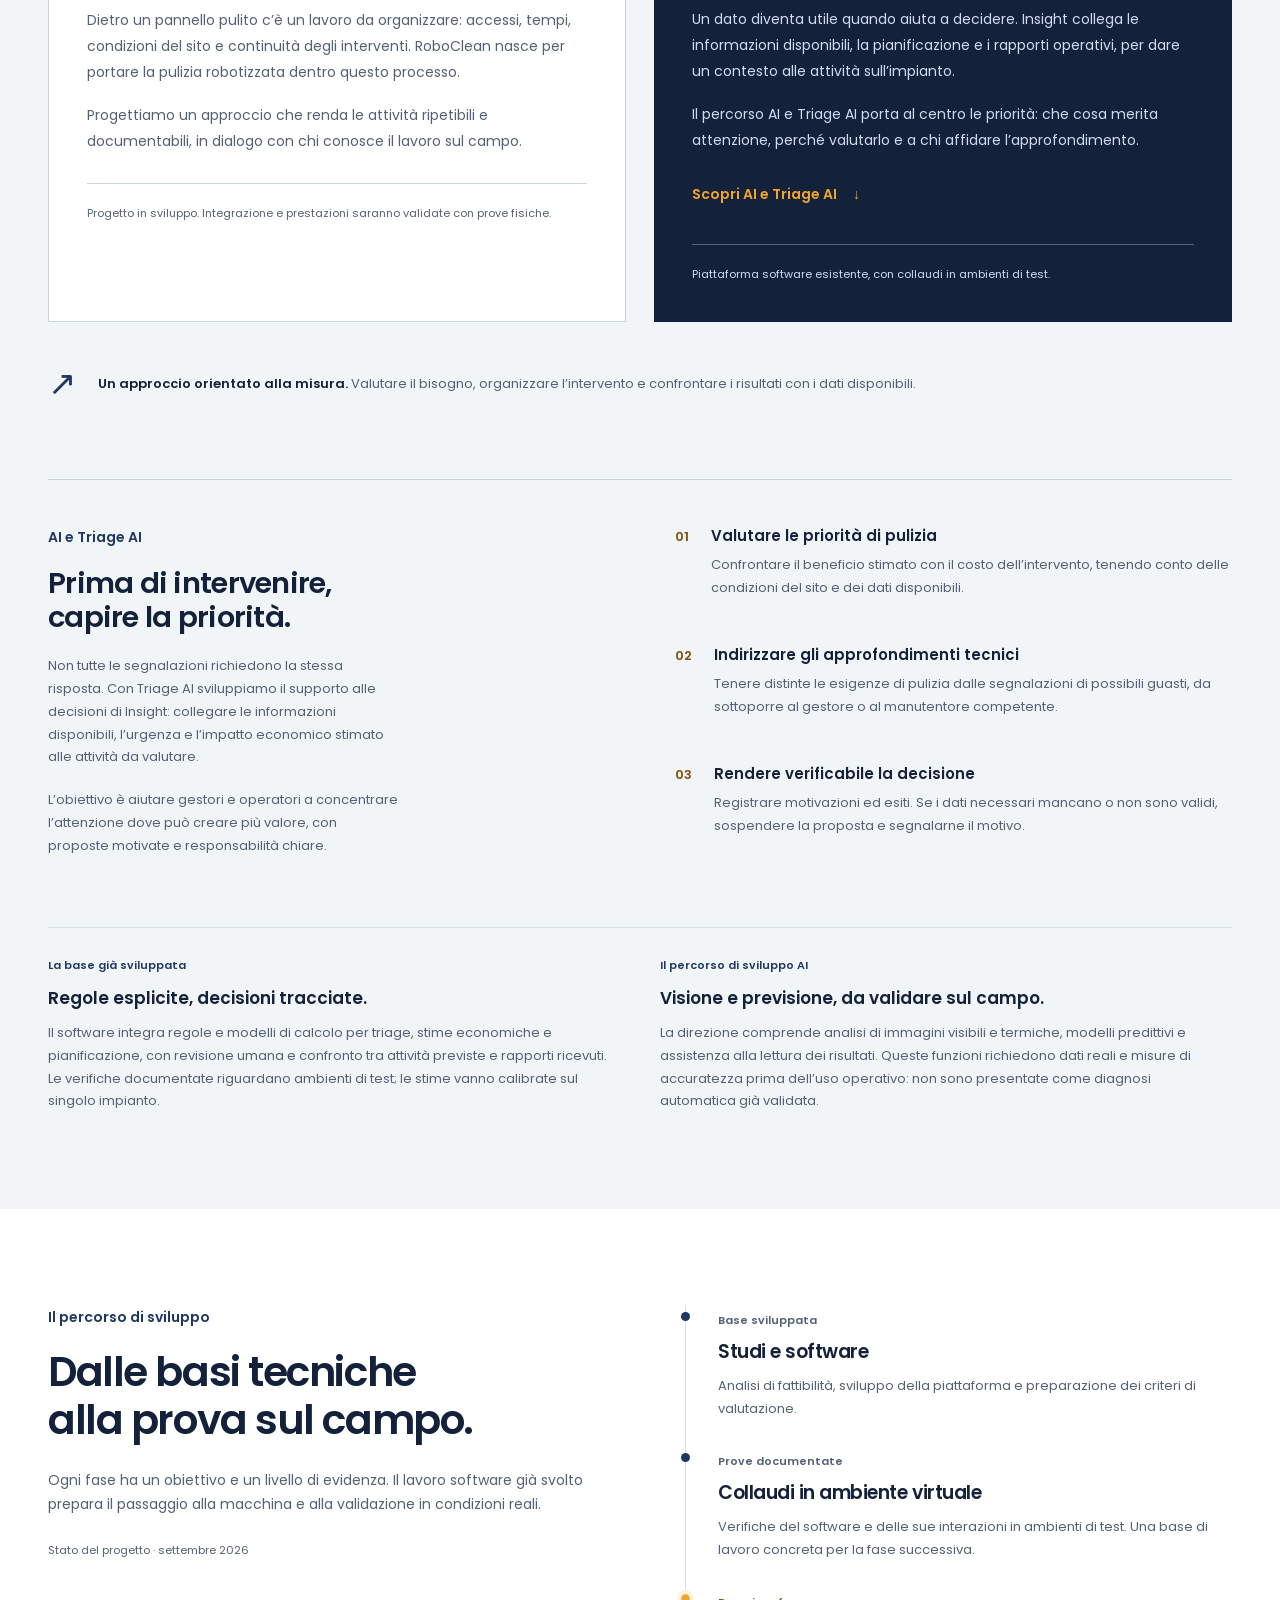
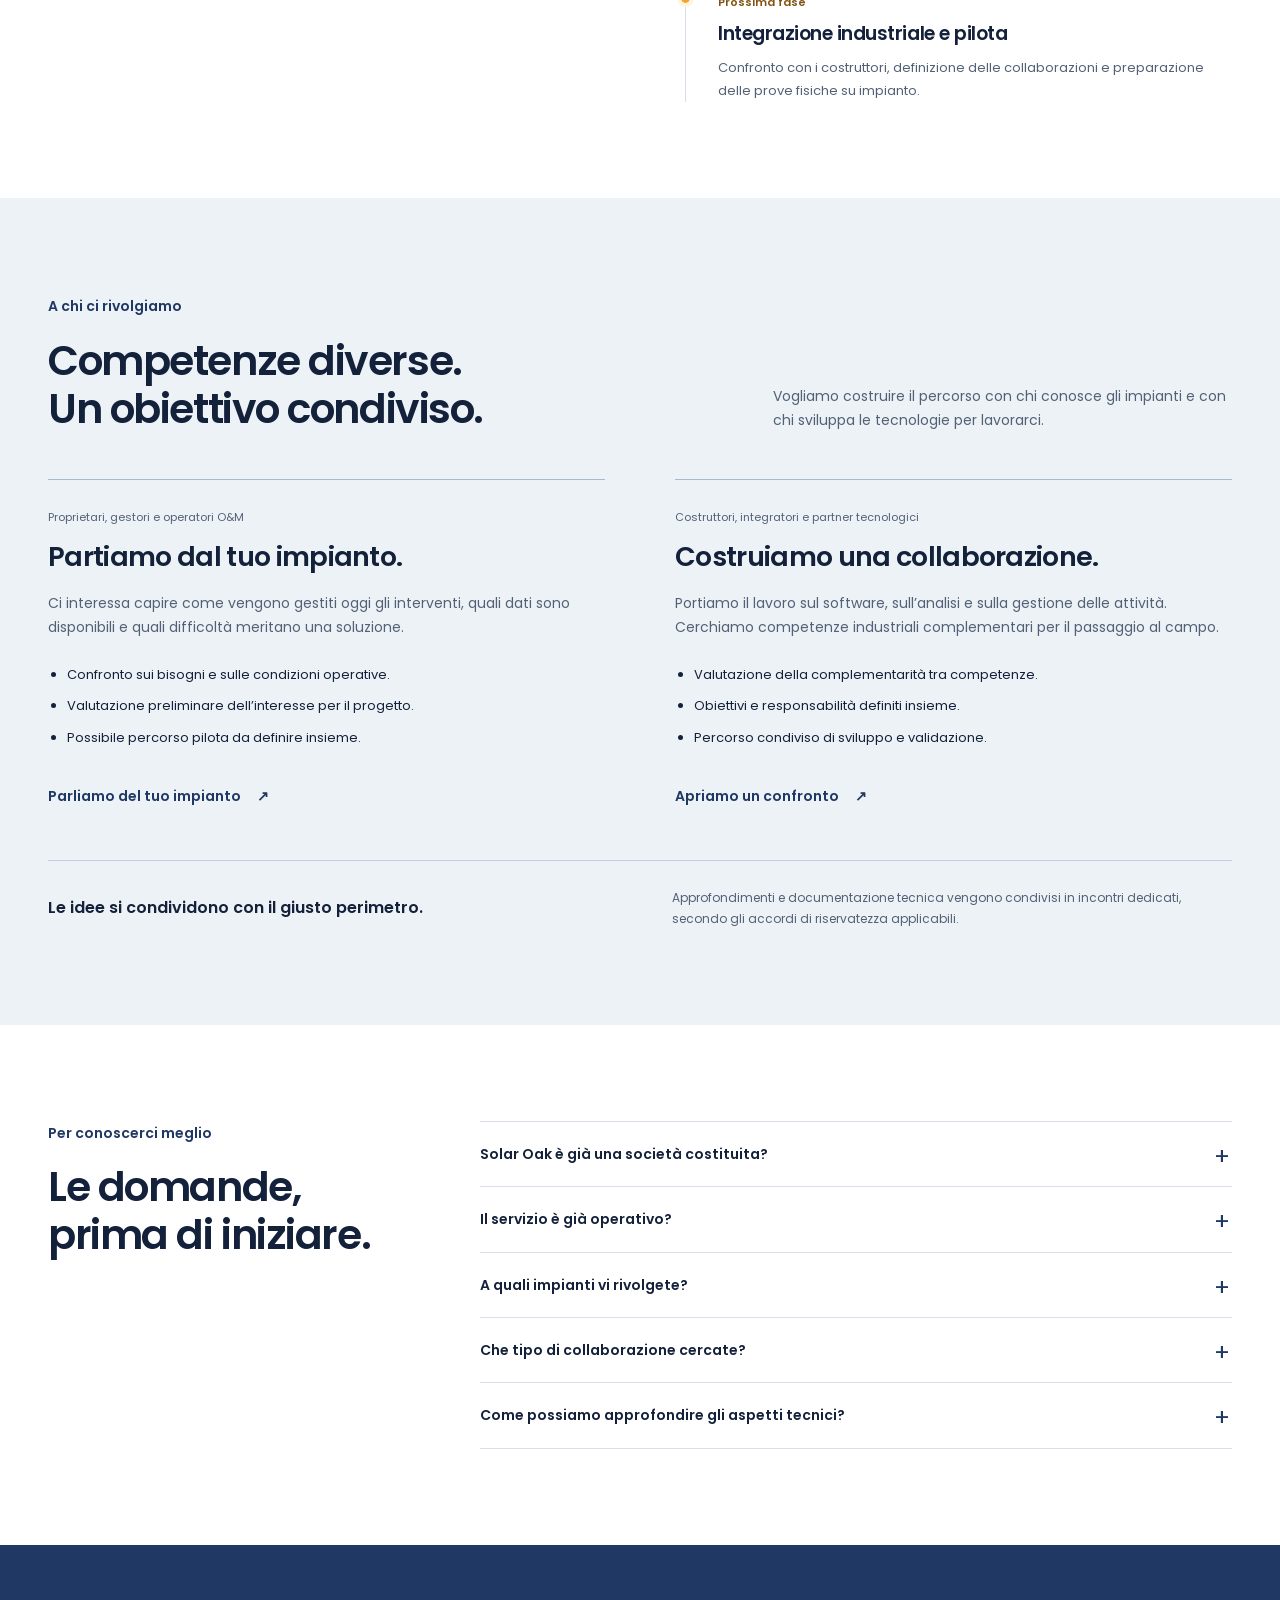
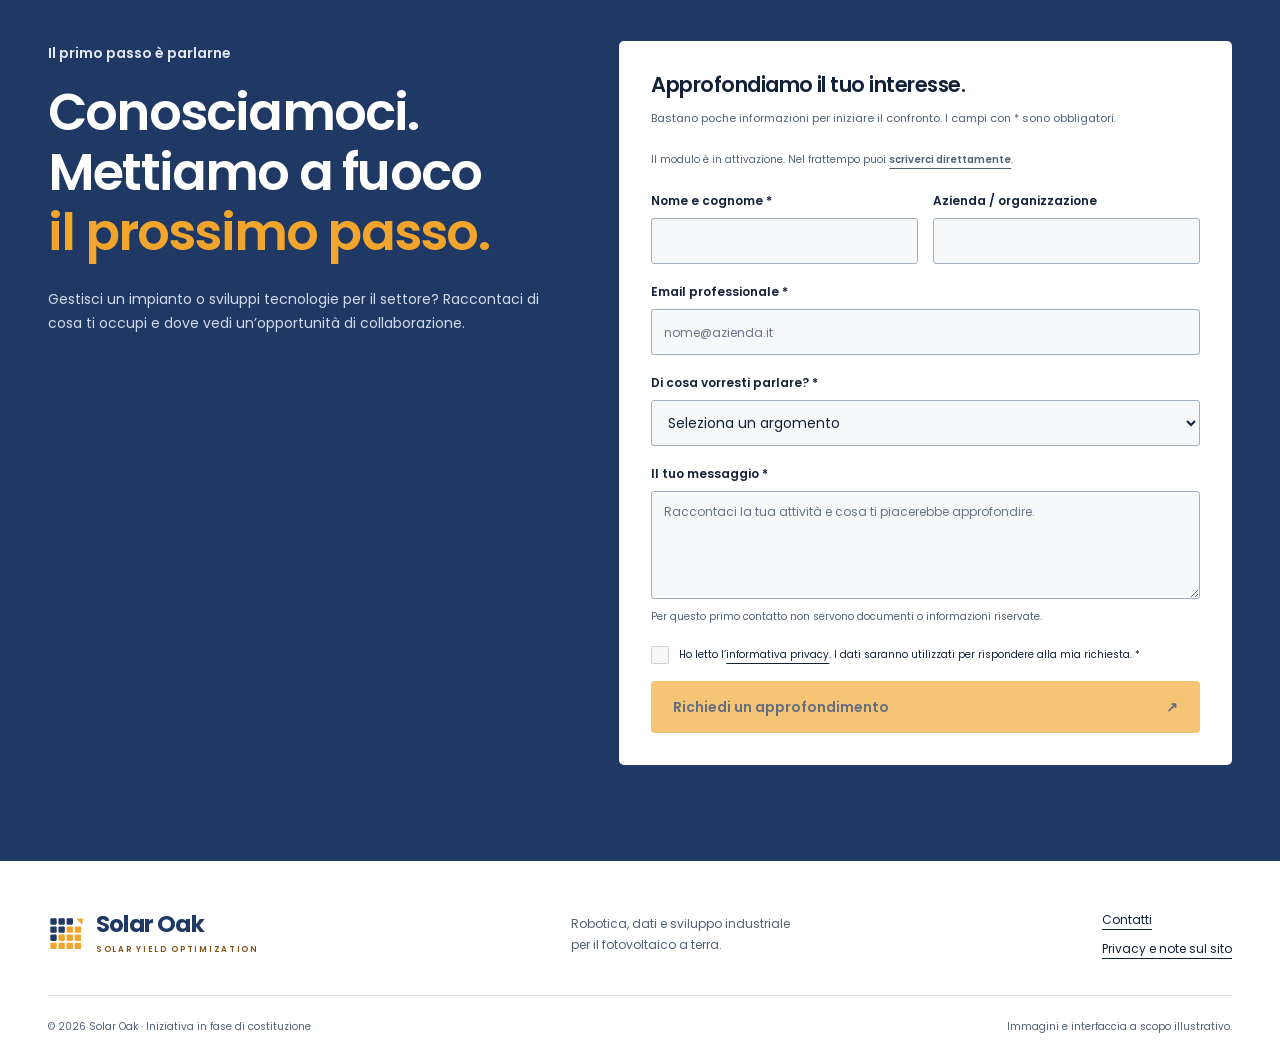
==== commit 82efa487: "Explain Solar Oak benefits for solar park owners" ====
--- a/index.html
+++ b/index.html
@@ -42,7 +42,7 @@
           <p class="eyebrow">Solar Yield Optimization</p>
           <h1 id="hero-title">Robotica e dati.<br>Al servizio del <span>fotovoltaico.</span></h1>
           <p class="hero-description">Sviluppiamo tecnologie per la cura degli impianti fotovoltaici a terra. Uniamo pulizia robotizzata e analisi dei dati con un obiettivo: dare più valore a ogni intervento.</p>
-          <div class="hero-actions"><a class="button" href="#progetto">Conosci il progetto <span aria-hidden="true">↓</span></a><a class="text-link light" href="#collaborazioni">Collaboriamo <span aria-hidden="true">↗</span></a></div>
+          <div class="hero-actions"><a class="button" href="#progetto">Conosci il progetto <span aria-hidden="true">↓</span></a><a class="text-link light" href="#vantaggi-proprietari">I vantaggi per il tuo impianto <span aria-hidden="true">↓</span></a></div>
           <p class="hero-note">Per operatori del fotovoltaico e partner tecnologici.</p>
         </div>
         <figure class="hero-figure"><img src="assets/parco-fotovoltaico.jpg" width="1536" height="1024" fetchpriority="high" alt="Filari di pannelli fotovoltaici in un paesaggio collinare, immagine illustrativa del settore"><figcaption><span>Il nostro campo di lavoro</span>Fotovoltaico a terra · immagine illustrativa</figcaption></figure>
@@ -53,6 +53,18 @@
     <section id="chi-siamo" class="section wrap about" aria-labelledby="about-title">
       <div><p class="section-label">Chi siamo</p><h2 id="about-title">Un progetto italiano.<br>Una visione integrata.</h2></div>
       <div class="about-copy"><p class="lead">Solar Oak nasce per collegare la cura dell’impianto alle decisioni di chi ne gestisce il rendimento.</p><p>Stiamo sviluppando un progetto che unisce robotica, software e analisi dei dati per il fotovoltaico a terra. Il nostro lavoro parte da una domanda concreta: <strong>dove e quando un intervento può creare valore?</strong></p><p>Abbiamo costruito una base di studi, software e collaudi in ambiente virtuale. Ora il percorso passa dal confronto con costruttori, integratori e operatori del settore, per portare lo sviluppo verso l’integrazione industriale e le prove sul campo.</p><div class="identity-line"><span>Referente del progetto</span><strong>ILE Petrov</strong><span>Solar Oak · in fase di costituzione</span></div></div>
+    </section>
+
+    <section id="vantaggi-proprietari" class="section wrap" aria-labelledby="benefits-title">
+      <div class="section-heading"><div><p class="section-label">Per chi possiede un parco solare</p><h2 id="benefits-title">Il valore per il tuo impianto.<br>In ogni decisione.</h2></div><p>Produzione, costi e qualità del lavoro: sviluppiamo Solar Oak per aiutarti a collegare queste tre dimensioni nella gestione del tuo parco solare.</p></div>
+      <div class="audience-grid">
+        <article><p class="audience-type">01 · Produzione</p><h3>Proteggere il valore dell’energia.</h3><p>Valutare dove lo sporco può incidere sulla resa e dove la pulizia può offrire un beneficio. L’obiettivo è concentrare gli interventi sui settori che meritano attenzione.</p></article>
+        <article><p class="audience-type">02 · Costi</p><h3>Usare il budget con criterio.</h3><p>Confrontare il costo dell’intervento con il valore dell’energia potenzialmente recuperabile. Una base per decidere se intervenire, attendere o raccogliere altri dati.</p></article>
+        <article><p class="audience-type">03 · Organizzazione</p><h3>Semplificare il coordinamento.</h3><p>Collegare priorità, attività pianificate e segnalazioni in una vista condivisa. Proprietario, gestore e manutentore possono confrontarsi su cosa fare e chi deve approfondire.</p></article>
+        <article><p class="audience-type">04 · Controllo</p><h3>Sapere che cosa è stato fatto.</h3><p>Rapporti ed esiti collegati alle attività previste aiutano a seguire il lavoro documentato, individuare ciò che resta da completare e valutare i risultati insieme al gestore.</p></article>
+      </div>
+      <div class="project-principle"><span aria-hidden="true">↗</span><p><strong>Il valore si misura sul tuo impianto.</strong> Questi sono i benefici che il progetto punta a ottenere. Il recupero di produzione e i risparmi effettivi saranno misurati e validati nei piloti, in base ai dati e alle condizioni del sito.</p></div>
+      <div class="hero-actions"><a class="button" href="#contatti">Parliamo del tuo parco solare <span aria-hidden="true">↗</span></a></div>
     </section>
 
     <section id="progetto" class="project section" aria-labelledby="project-title">
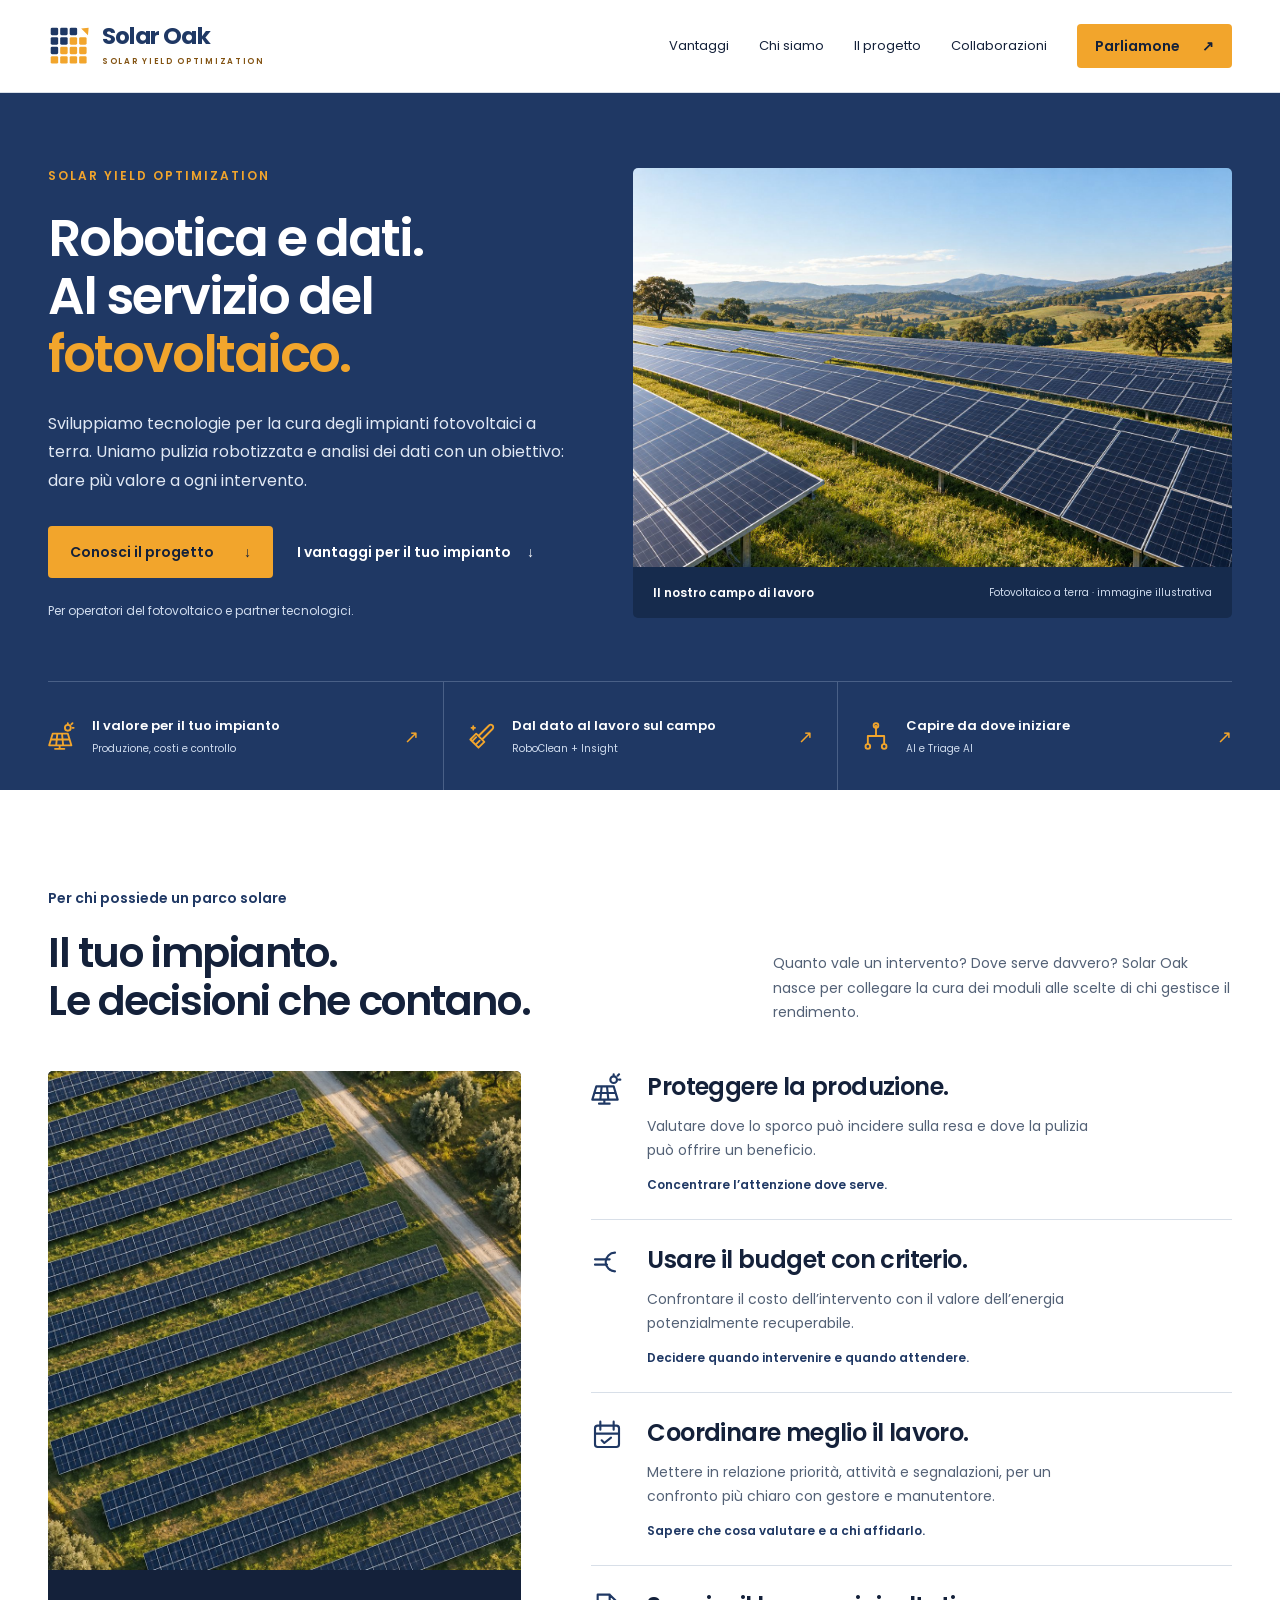
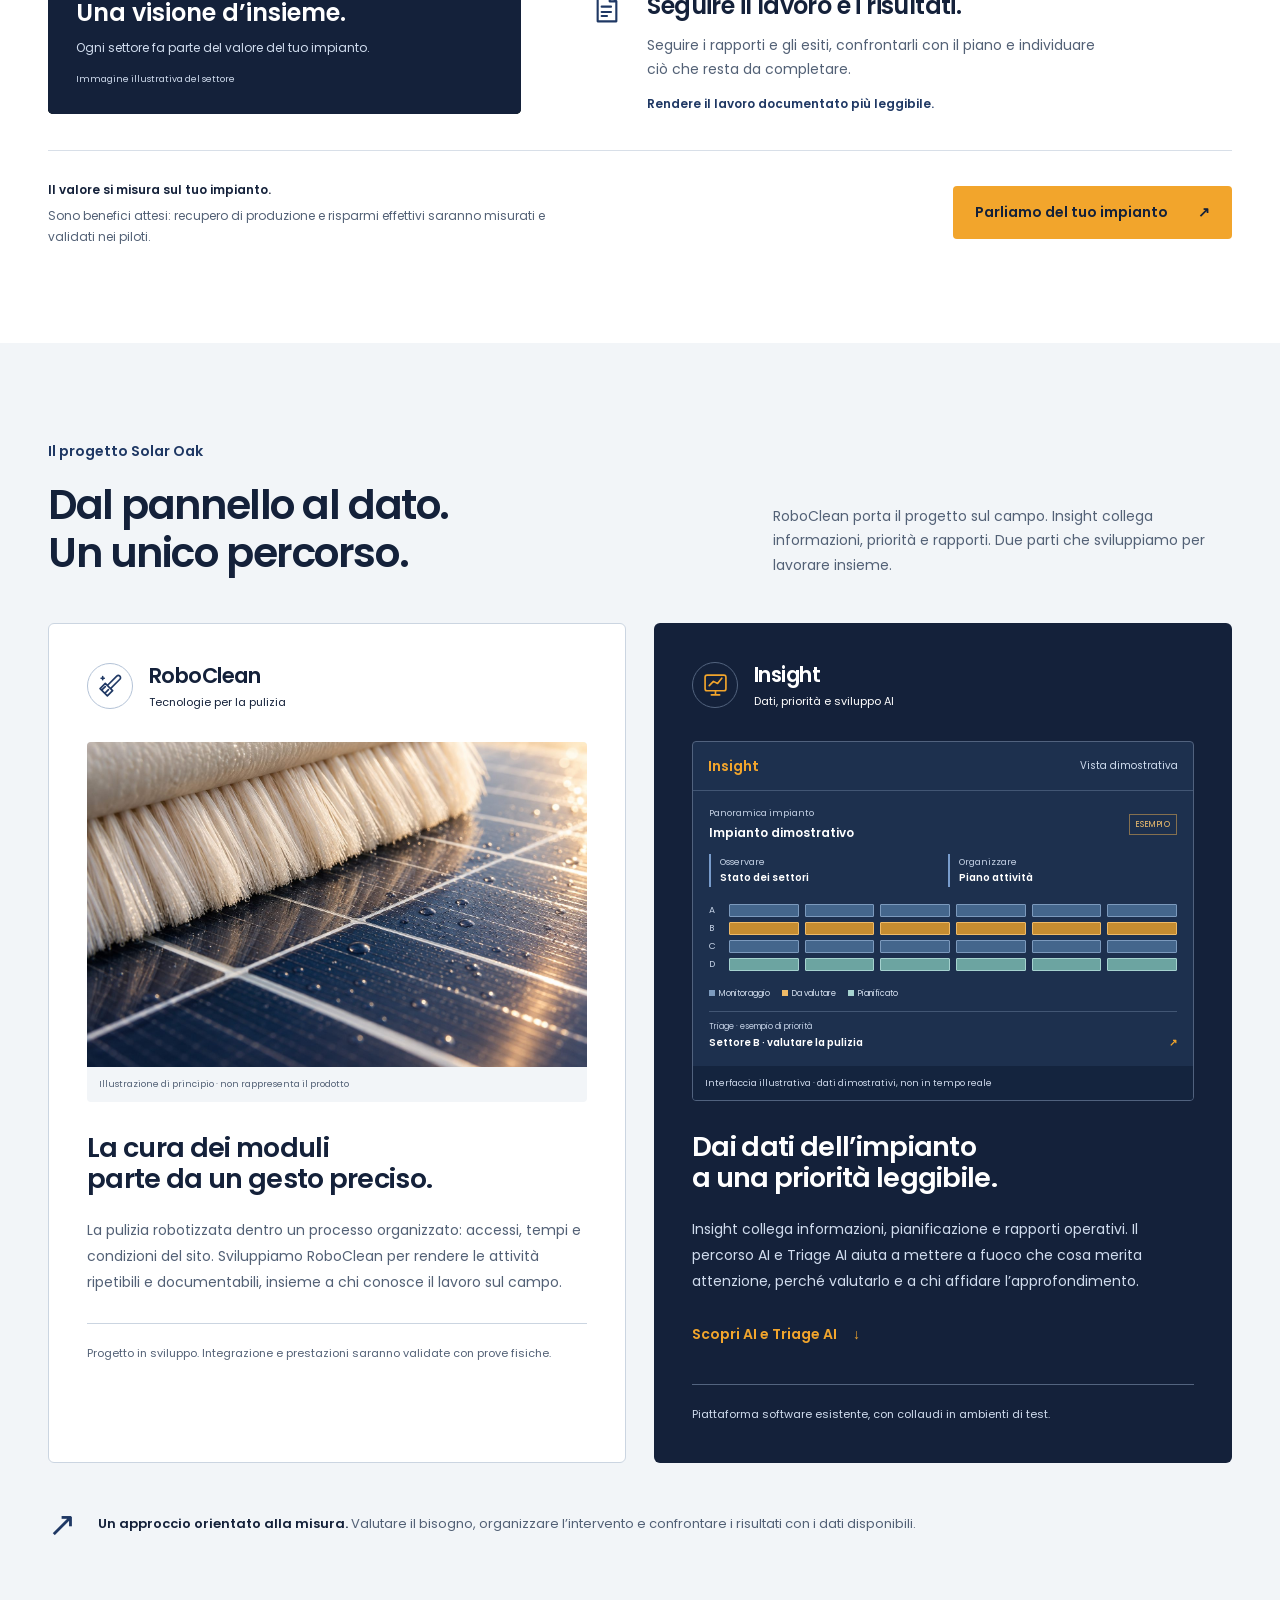
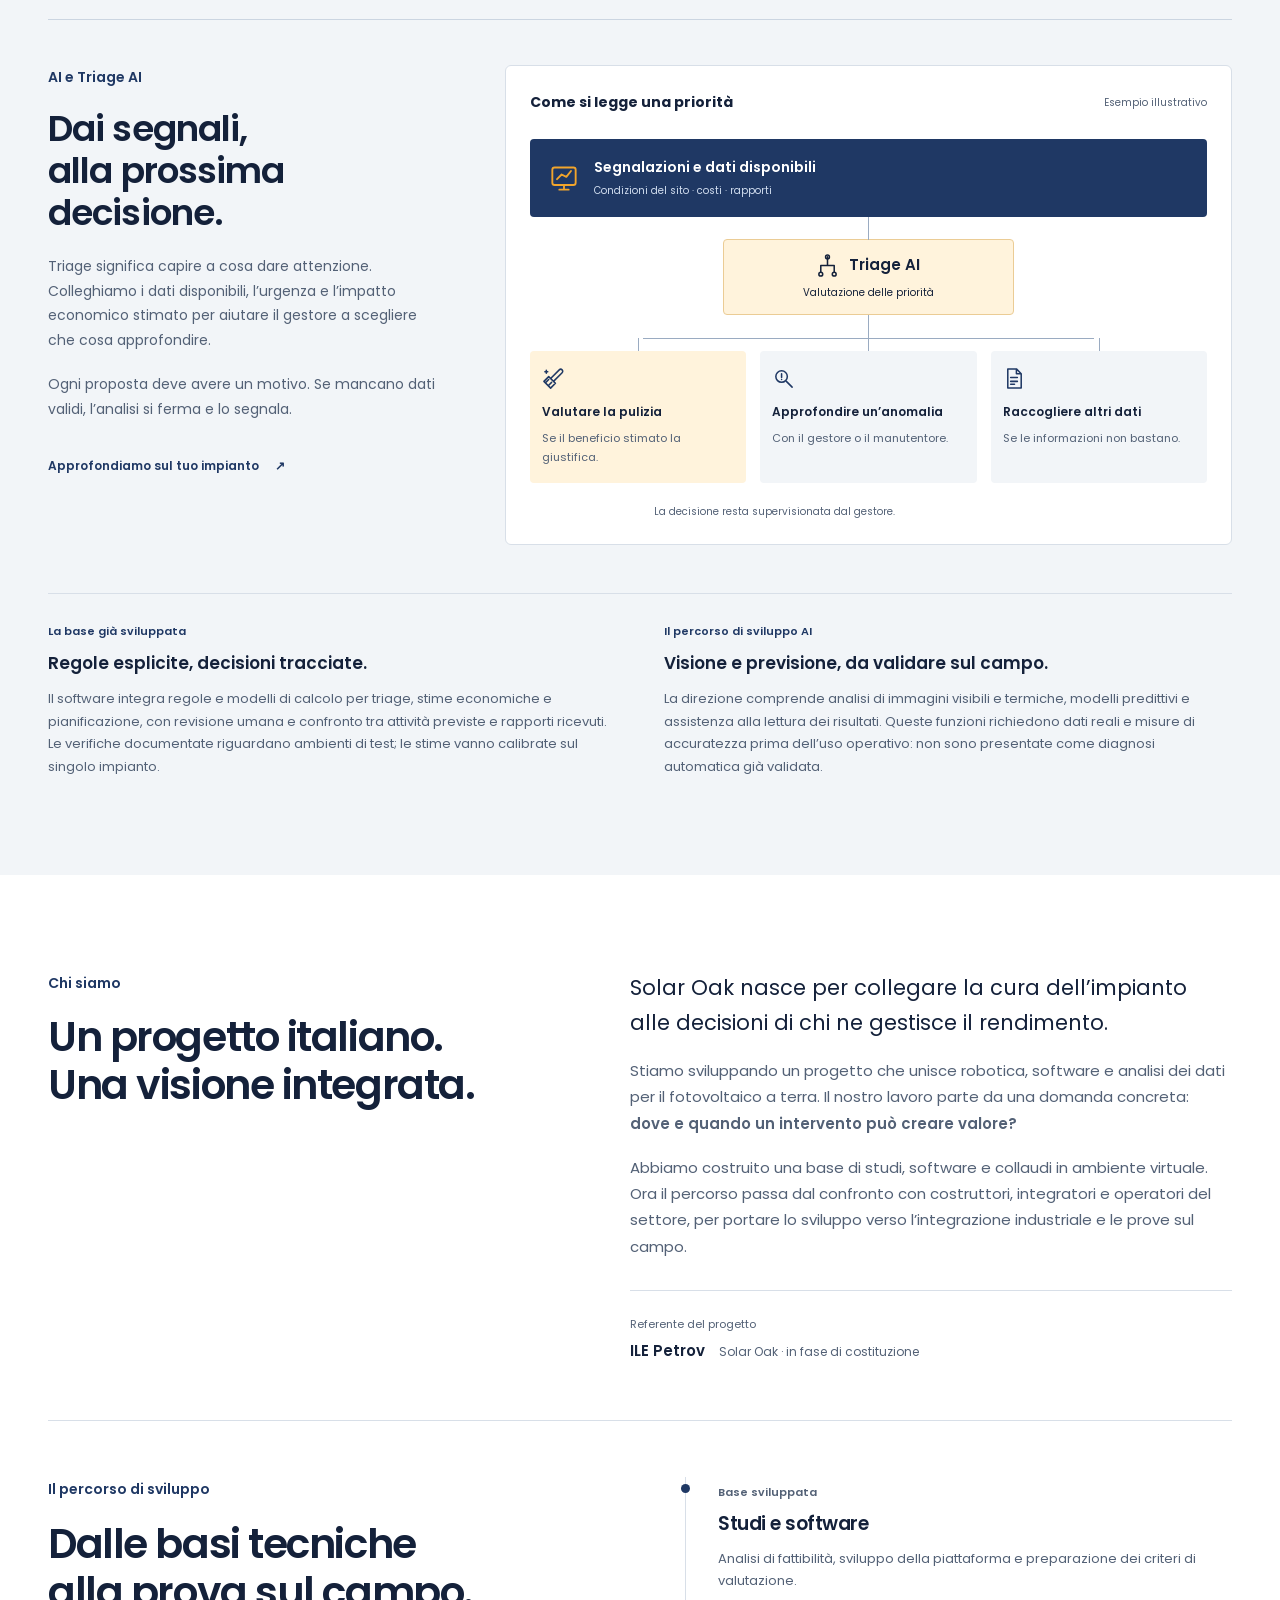
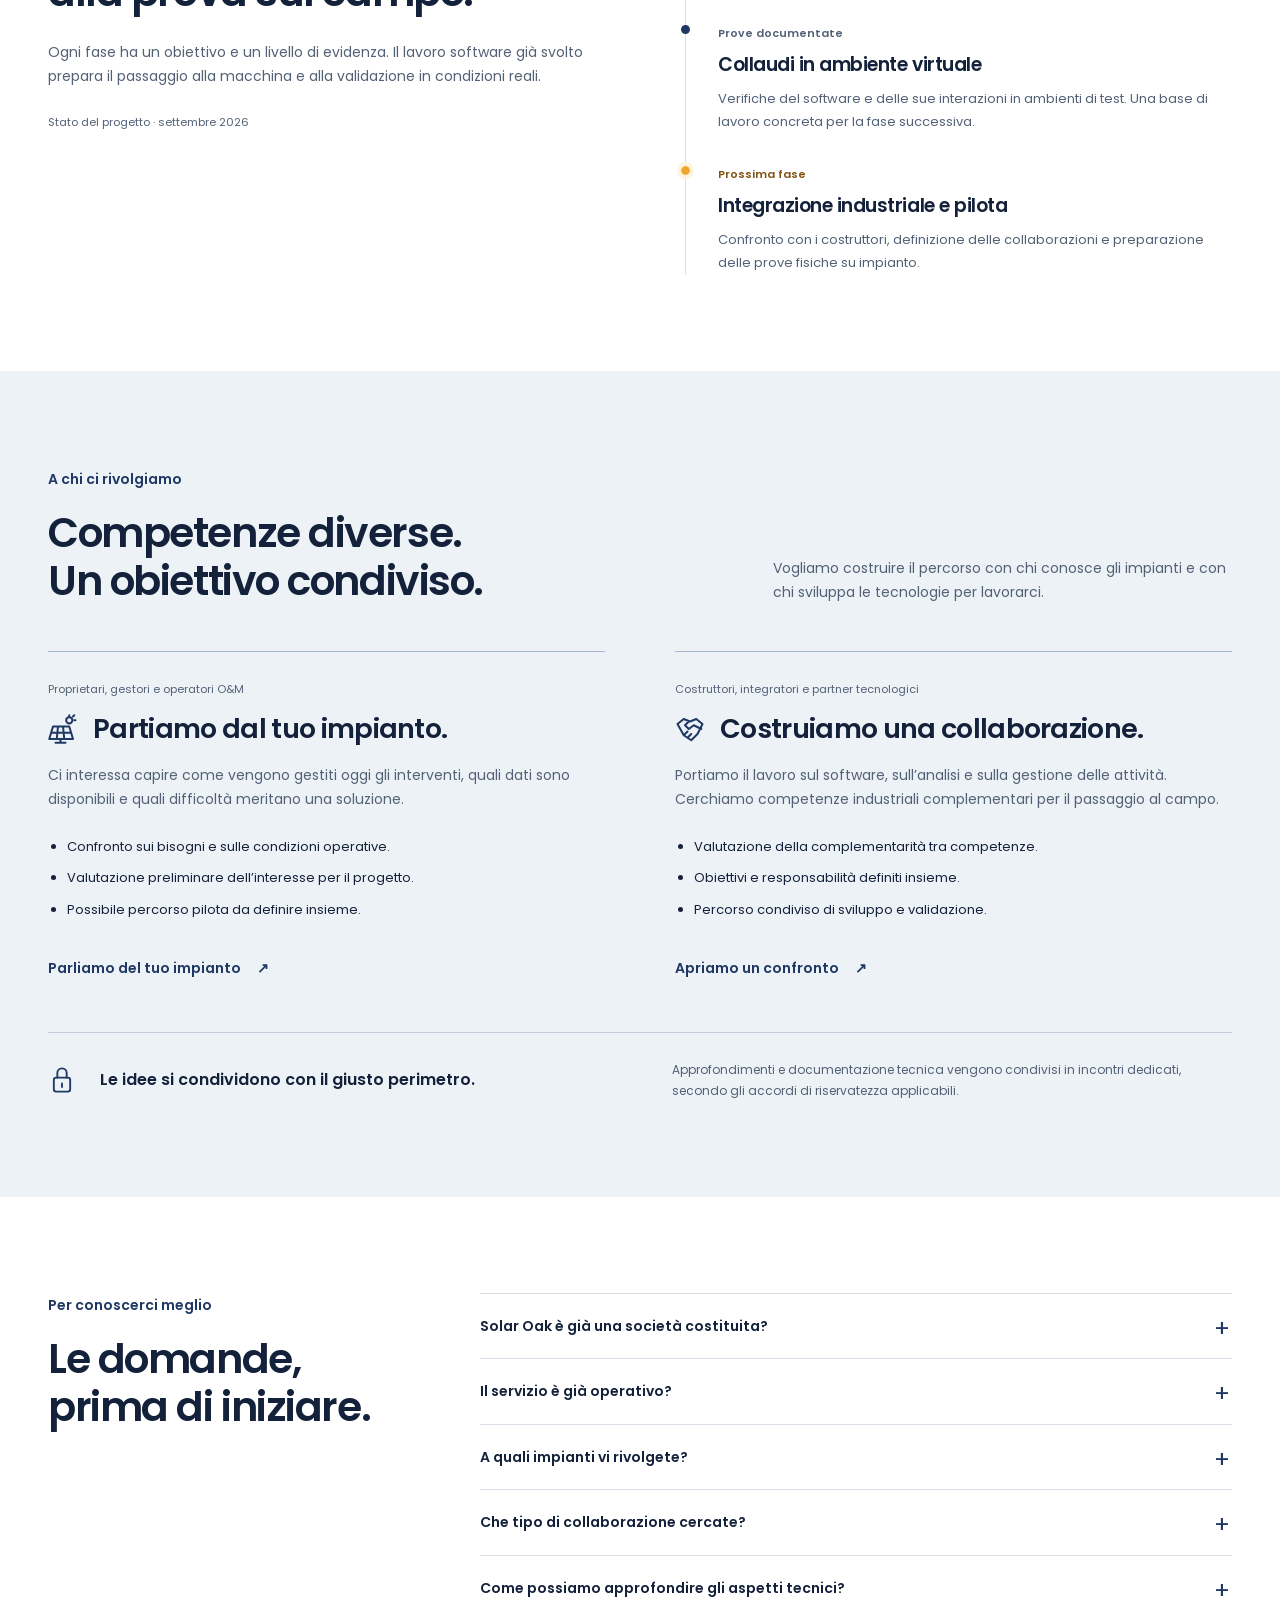
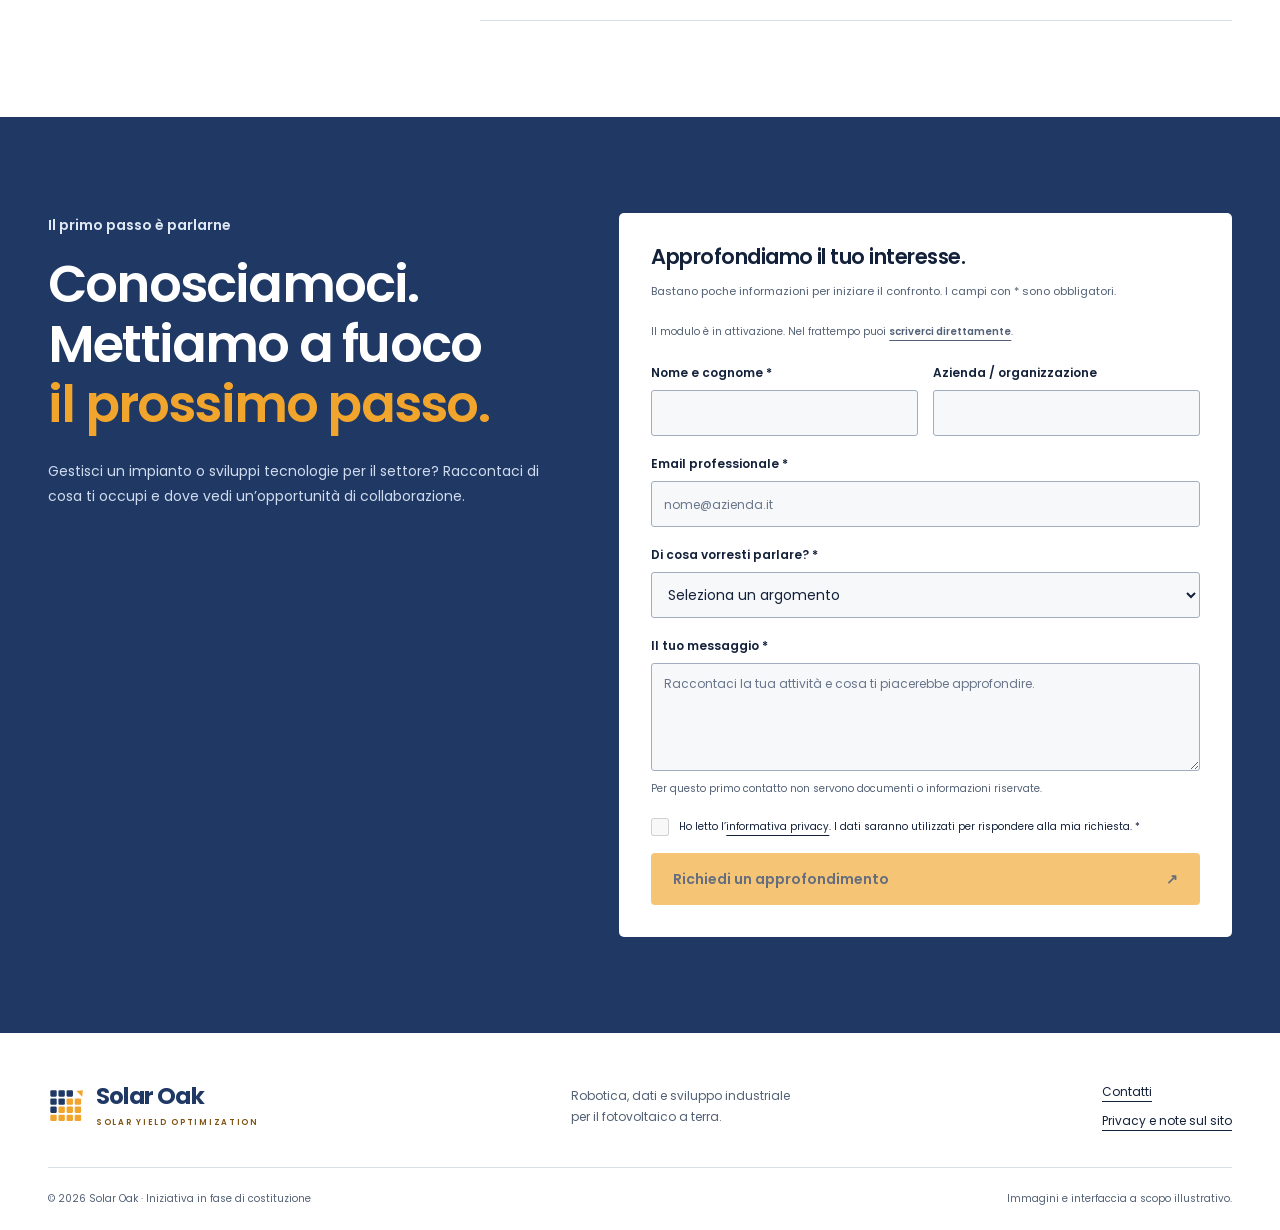
==== commit 088908e2: "Improve visual storytelling with owner imagery and triage diagram" ====
--- a/index.html
+++ b/index.html
@@ -11,7 +11,7 @@
   <link rel="canonical" href="https://ilepetrov.github.io/solaroak/">
   <link rel="icon" href="assets/solar-oak-icon.svg" type="image/svg+xml">
   <link rel="preload" href="assets/poppins-600.woff2" as="font" type="font/woff2" crossorigin>
-  <link rel="stylesheet" href="styles.css?v=20260918-3">
+  <link rel="stylesheet" href="styles.css?v=20260918-4">
   <meta property="og:locale" content="it_IT">
   <meta property="og:type" content="website">
   <meta property="og:site_name" content="Solar Oak">
@@ -27,12 +27,13 @@
   <script src="site.js" defer></script>
 </head>
 <body id="top">
+  <svg class="icon-definitions" xmlns="http://www.w3.org/2000/svg" aria-hidden="true" focusable="false" width="0" height="0"><defs><symbol id="icon-panel" viewBox="0 0 24 24"><circle cx="17" cy="5" r="2.5"/><path d="M17 1v1M21 5h1M20 2l1-1M4 10h13l3 10H1l3-10Zm-1 5h15M8 10l-1 10M12 10l1 10M10 20v3M6 23h8"/></symbol><symbol id="icon-euro" viewBox="0 0 24 24"><path d="M18 5a7 7 0 1 0 0 14M3 10h11M3 14h9"/></symbol><symbol id="icon-plan" viewBox="0 0 24 24"><rect x="3" y="5" width="18" height="16" rx="2"/><path d="M7 2v6M17 2v6M3 11h18M8 16l2 2 5-4"/></symbol><symbol id="icon-report" viewBox="0 0 24 24"><path d="M14 2H5v20h14V7l-5-5Zm0 0v5h5M8 11h7M8 15h7M8 18h4"/></symbol><symbol id="icon-brush" viewBox="0 0 24 24"><path d="m9 12 9-9a2.1 2.1 0 0 1 3 3l-9 9M7 10l7 7-5 5-7-7 5-5Zm-3 6 3-3M7 19l3-3M3 5h3M4.5 3.5v3"/></symbol><symbol id="icon-insight" viewBox="0 0 24 24"><rect x="2" y="3" width="20" height="15" rx="2"/><path d="M8 22h8M12 18v4M6 13l4-4 4 2 4-5"/></symbol><symbol id="icon-triage" viewBox="0 0 24 24"><path d="M12 3v5M5 12h14M5 12v7M19 12v7M12 8v4"/><circle cx="12" cy="3" r="2"/><circle cx="5" cy="21" r="2"/><circle cx="19" cy="21" r="2"/></symbol><symbol id="icon-lock" viewBox="0 0 24 24"><rect x="5" y="10" width="14" height="12" rx="2"/><path d="M8 10V6a4 4 0 0 1 8 0v4M12 15v3"/></symbol><symbol id="icon-partner" viewBox="0 0 24 24"><path d="m2 8 5-4 5 2 5-2 5 4-4 8-5 5-6-4-5-9Zm6 1 3-3M8 9l3 3 4-3 6 3M7 17l3-3M10 19l3-3M13 21l3-3"/></symbol><symbol id="icon-search" viewBox="0 0 24 24"><circle cx="10" cy="10" r="6"/><path d="m15 15 6 6M10 7v4M10 13h.01"/></symbol></defs></svg>
   <a class="skip-link" href="#contenuto">Vai al contenuto</a>
   <header class="site-header">
     <div class="wrap header-inner">
       <a class="brand" href="#top" aria-label="Solar Oak, inizio pagina"><img src="assets/solar-oak-icon.svg" width="42" height="42" alt=""><span><strong>Solar Oak</strong><small>Solar Yield Optimization</small></span></a>
       <button class="menu-button" type="button" aria-expanded="false" aria-controls="navigation" hidden>Menu <span aria-hidden="true">☰</span></button>
-      <nav id="navigation" aria-label="Navigazione principale"><a href="#chi-siamo">Chi siamo</a><a href="#progetto">Il progetto</a><a href="#collaborazioni">Collaborazioni</a><a class="button button-small" href="#contatti">Parliamone <span aria-hidden="true">↗</span></a></nav>
+      <nav id="navigation" aria-label="Navigazione principale"><a href="#vantaggi-proprietari">Vantaggi</a><a href="#chi-siamo">Chi siamo</a><a href="#progetto">Il progetto</a><a href="#collaborazioni">Collaborazioni</a><a class="button button-small" href="#contatti">Parliamone <span aria-hidden="true">↗</span></a></nav>
     </div>
   </header>
   <main id="contenuto">
@@ -47,37 +48,38 @@
         </div>
         <figure class="hero-figure"><img src="assets/parco-fotovoltaico.jpg" width="1536" height="1024" fetchpriority="high" alt="Filari di pannelli fotovoltaici in un paesaggio collinare, immagine illustrativa del settore"><figcaption><span>Il nostro campo di lavoro</span>Fotovoltaico a terra · immagine illustrativa</figcaption></figure>
       </div>
-      <div class="hero-footer wrap"><span>Tecnologie per la pulizia</span><span>Decisioni basate sui dati</span><span>Collaborazione industriale</span></div>
+      <div class="hero-footer wrap" aria-label="Esplora il progetto">
+        <a href="#vantaggi-proprietari"><svg class="icon" aria-hidden="true" focusable="false"><use href="#icon-panel"></use></svg><span><strong>Il valore per il tuo impianto</strong><small>Produzione, costi e controllo</small></span><b aria-hidden="true">↗</b></a>
+        <a href="#progetto"><svg class="icon" aria-hidden="true" focusable="false"><use href="#icon-brush"></use></svg><span><strong>Dal dato al lavoro sul campo</strong><small>RoboClean + Insight</small></span><b aria-hidden="true">↗</b></a>
+        <a href="#ai-triage"><svg class="icon" aria-hidden="true" focusable="false"><use href="#icon-triage"></use></svg><span><strong>Capire da dove iniziare</strong><small>AI e Triage AI</small></span><b aria-hidden="true">↗</b></a>
+      </div>
     </section>
 
-    <section id="chi-siamo" class="section wrap about" aria-labelledby="about-title">
-      <div><p class="section-label">Chi siamo</p><h2 id="about-title">Un progetto italiano.<br>Una visione integrata.</h2></div>
-      <div class="about-copy"><p class="lead">Solar Oak nasce per collegare la cura dell’impianto alle decisioni di chi ne gestisce il rendimento.</p><p>Stiamo sviluppando un progetto che unisce robotica, software e analisi dei dati per il fotovoltaico a terra. Il nostro lavoro parte da una domanda concreta: <strong>dove e quando un intervento può creare valore?</strong></p><p>Abbiamo costruito una base di studi, software e collaudi in ambiente virtuale. Ora il percorso passa dal confronto con costruttori, integratori e operatori del settore, per portare lo sviluppo verso l’integrazione industriale e le prove sul campo.</p><div class="identity-line"><span>Referente del progetto</span><strong>ILE Petrov</strong><span>Solar Oak · in fase di costituzione</span></div></div>
-    </section>
-
-    <section id="vantaggi-proprietari" class="section wrap" aria-labelledby="benefits-title">
-      <div class="section-heading"><div><p class="section-label">Per chi possiede un parco solare</p><h2 id="benefits-title">Il valore per il tuo impianto.<br>In ogni decisione.</h2></div><p>Produzione, costi e qualità del lavoro: sviluppiamo Solar Oak per aiutarti a collegare queste tre dimensioni nella gestione del tuo parco solare.</p></div>
-      <div class="audience-grid">
-        <article><p class="audience-type">01 · Produzione</p><h3>Proteggere il valore dell’energia.</h3><p>Valutare dove lo sporco può incidere sulla resa e dove la pulizia può offrire un beneficio. L’obiettivo è concentrare gli interventi sui settori che meritano attenzione.</p></article>
-        <article><p class="audience-type">02 · Costi</p><h3>Usare il budget con criterio.</h3><p>Confrontare il costo dell’intervento con il valore dell’energia potenzialmente recuperabile. Una base per decidere se intervenire, attendere o raccogliere altri dati.</p></article>
-        <article><p class="audience-type">03 · Organizzazione</p><h3>Semplificare il coordinamento.</h3><p>Collegare priorità, attività pianificate e segnalazioni in una vista condivisa. Proprietario, gestore e manutentore possono confrontarsi su cosa fare e chi deve approfondire.</p></article>
-        <article><p class="audience-type">04 · Controllo</p><h3>Sapere che cosa è stato fatto.</h3><p>Rapporti ed esiti collegati alle attività previste aiutano a seguire il lavoro documentato, individuare ciò che resta da completare e valutare i risultati insieme al gestore.</p></article>
+    <section id="vantaggi-proprietari" class="section wrap owner-benefits" aria-labelledby="benefits-title">
+      <div class="section-heading"><div><p class="section-label">Per chi possiede un parco solare</p><h2 id="benefits-title">Il tuo impianto.<br>Le decisioni che contano.</h2></div><p>Quanto vale un intervento? Dove serve davvero? Solar Oak nasce per collegare la cura dei moduli alle scelte di chi gestisce il rendimento.</p></div>
+      <div class="benefits-layout">
+        <figure class="owner-visual"><img src="assets/parco-solare-aereo.jpg" width="1024" height="1536" loading="lazy" alt="Vista aerea illustrativa di filari fotovoltaici, prati e percorsi di accesso"><figcaption><span>Una visione d’insieme.</span>Ogni settore fa parte del valore del tuo impianto.<small>Immagine illustrativa del settore</small></figcaption></figure>
+        <div class="benefits-list">
+          <article><svg class="icon" aria-hidden="true" focusable="false"><use href="#icon-panel"></use></svg><div><h3>Proteggere la produzione.</h3><p>Valutare dove lo sporco può incidere sulla resa e dove la pulizia può offrire un beneficio.</p><span class="benefit-takeaway">Concentrare l’attenzione dove serve.</span></div></article>
+          <article><svg class="icon" aria-hidden="true" focusable="false"><use href="#icon-euro"></use></svg><div><h3>Usare il budget con criterio.</h3><p>Confrontare il costo dell’intervento con il valore dell’energia potenzialmente recuperabile.</p><span class="benefit-takeaway">Decidere quando intervenire e quando attendere.</span></div></article>
+          <article><svg class="icon" aria-hidden="true" focusable="false"><use href="#icon-plan"></use></svg><div><h3>Coordinare meglio il lavoro.</h3><p>Mettere in relazione priorità, attività e segnalazioni, per un confronto più chiaro con gestore e manutentore.</p><span class="benefit-takeaway">Sapere che cosa valutare e a chi affidarlo.</span></div></article>
+          <article><svg class="icon" aria-hidden="true" focusable="false"><use href="#icon-report"></use></svg><div><h3>Seguire il lavoro e i risultati.</h3><p>Seguire i rapporti e gli esiti, confrontarli con il piano e individuare ciò che resta da completare.</p><span class="benefit-takeaway">Rendere il lavoro documentato più leggibile.</span></div></article>
+        </div>
       </div>
-      <div class="project-principle"><span aria-hidden="true">↗</span><p><strong>Il valore si misura sul tuo impianto.</strong> Questi sono i benefici che il progetto punta a ottenere. Il recupero di produzione e i risparmi effettivi saranno misurati e validati nei piloti, in base ai dati e alle condizioni del sito.</p></div>
-      <div class="hero-actions"><a class="button" href="#contatti">Parliamo del tuo parco solare <span aria-hidden="true">↗</span></a></div>
+      <div class="benefits-footer"><p><strong>Il valore si misura sul tuo impianto.</strong> Sono benefici attesi: recupero di produzione e risparmi effettivi saranno misurati e validati nei piloti.</p><a class="button" href="#contatti">Parliamo del tuo impianto <span aria-hidden="true">↗</span></a></div>
     </section>
 
     <section id="progetto" class="project section" aria-labelledby="project-title">
       <div class="wrap">
-        <div class="section-heading"><div><p class="section-label">Il progetto Solar Oak</p><h2 id="project-title">Prendersi cura dell’impianto.<br>Capire il valore del lavoro.</h2></div><p>La tecnologia sul campo e l’analisi dei dati fanno parte dello stesso percorso. Le sviluppiamo insieme, con attenzione alle esigenze reali degli operatori.</p></div>
+        <div class="section-heading"><div><p class="section-label">Il progetto Solar Oak</p><h2 id="project-title">Dal pannello al dato.<br>Un unico percorso.</h2></div><p>RoboClean porta il progetto sul campo. Insight collega informazioni, priorità e rapporti. Due parti che sviluppiamo per lavorare insieme.</p></div>
         <div class="product-grid">
           <article class="product product-light">
-            <div class="product-heading"><span class="product-mark" aria-hidden="true">R</span><p>RoboClean<span>Tecnologie per la pulizia</span></p></div>
+            <div class="product-heading"><span class="product-mark"><svg class="icon" aria-hidden="true" focusable="false"><use href="#icon-brush"></use></svg></span><p>RoboClean<span>Tecnologie per la pulizia</span></p></div>
             <figure class="product-visual brush-visual"><img src="assets/pulizia-pannello.jpg" width="1536" height="1024" loading="lazy" alt="Illustrazione di una spazzola a contatto con la superficie di un pannello fotovoltaico"><figcaption>Illustrazione di principio · non rappresenta il prodotto</figcaption></figure>
-            <h3>La cura dei moduli<br>parte da un gesto preciso.</h3><p>Dietro un pannello pulito c’è un lavoro da organizzare: accessi, tempi, condizioni del sito e continuità degli interventi. RoboClean nasce per portare la pulizia robotizzata dentro questo processo.</p><p>Progettiamo un approccio che renda le attività ripetibili e documentabili, in dialogo con chi conosce il lavoro sul campo.</p><p class="product-note">Progetto in sviluppo. Integrazione e prestazioni saranno validate con prove fisiche.</p>
+            <h3>La cura dei moduli<br>parte da un gesto preciso.</h3><p>La pulizia robotizzata dentro un processo organizzato: accessi, tempi e condizioni del sito. Sviluppiamo RoboClean per rendere le attività ripetibili e documentabili, insieme a chi conosce il lavoro sul campo.</p><p class="product-note">Progetto in sviluppo. Integrazione e prestazioni saranno validate con prove fisiche.</p>
           </article>
           <article class="product product-dark">
-            <div class="product-heading"><span class="product-mark" aria-hidden="true">I</span><p>Insight<span>Dati, priorità e sviluppo AI</span></p></div>
+            <div class="product-heading"><span class="product-mark"><svg class="icon" aria-hidden="true" focusable="false"><use href="#icon-insight"></use></svg></span><p>Insight<span>Dati, priorità e sviluppo AI</span></p></div>
             <figure class="product-visual insight-visual" aria-label="Esempio illustrativo della piattaforma Insight, con dati dimostrativi">
               <div class="dashboard-bar"><strong>Insight</strong><span>Vista dimostrativa</span></div>
               <div class="dashboard-body"><div class="dashboard-title"><div><span>Panoramica impianto</span><strong>Impianto dimostrativo</strong></div><span class="demo-tag">ESEMPIO</span></div>
@@ -87,16 +89,31 @@
                 <div class="dashboard-task"><span>Triage · esempio di priorità</span><strong>Settore B · valutare la pulizia <span aria-hidden="true">↗</span></strong></div>
               </div><figcaption>Interfaccia illustrativa · dati dimostrativi, non in tempo reale</figcaption>
             </figure>
-            <h3>Dai dati dell’impianto<br>a una priorità leggibile.</h3><p>Un dato diventa utile quando aiuta a decidere. Insight collega le informazioni disponibili, la pianificazione e i rapporti operativi, per dare un contesto alle attività sull’impianto.</p><p>Il percorso AI e Triage AI porta al centro le priorità: che cosa merita attenzione, perché valutarlo e a chi affidare l’approfondimento.</p><a class="text-link light" href="#ai-triage">Scopri AI e Triage AI <span aria-hidden="true">↓</span></a><p class="product-note">Piattaforma software esistente, con collaudi in ambienti di test.</p>
+            <h3>Dai dati dell’impianto<br>a una priorità leggibile.</h3><p>Insight collega informazioni, pianificazione e rapporti operativi. Il percorso AI e Triage AI aiuta a mettere a fuoco che cosa merita attenzione, perché valutarlo e a chi affidare l’approfondimento.</p><a class="text-link light" href="#ai-triage">Scopri AI e Triage AI <span aria-hidden="true">↓</span></a><p class="product-note">Piattaforma software esistente, con collaudi in ambienti di test.</p>
           </article>
         </div>
         <div class="project-principle"><span aria-hidden="true">↗</span><p><strong>Un approccio orientato alla misura.</strong> Valutare il bisogno, organizzare l’intervento e confrontare i risultati con i dati disponibili.</p></div>
         <section class="value-story" id="ai-triage" aria-labelledby="value-title">
-          <div class="value-intro"><p class="section-label">AI e Triage AI</p><h3 id="value-title">Prima di intervenire,<br>capire la priorità.</h3><p>Non tutte le segnalazioni richiedono la stessa risposta. Con Triage AI sviluppiamo il supporto alle decisioni di Insight: collegare le informazioni disponibili, l’urgenza e l’impatto economico stimato alle attività da valutare.</p><p>L’obiettivo è aiutare gestori e operatori a concentrare l’attenzione dove può creare più valore, con proposte motivate e responsabilità chiare.</p></div>
-          <ol class="value-steps"><li><span>01</span><div><h4>Valutare le priorità di pulizia</h4><p>Confrontare il beneficio stimato con il costo dell’intervento, tenendo conto delle condizioni del sito e dei dati disponibili.</p></div></li><li><span>02</span><div><h4>Indirizzare gli approfondimenti tecnici</h4><p>Tenere distinte le esigenze di pulizia dalle segnalazioni di possibili guasti, da sottoporre al gestore o al manutentore competente.</p></div></li><li><span>03</span><div><h4>Rendere verificabile la decisione</h4><p>Registrare motivazioni ed esiti. Se i dati necessari mancano o non sono validi, sospendere la proposta e segnalarne il motivo.</p></div></li></ol>
+          <div class="value-intro"><p class="section-label">AI e Triage AI</p><h3 id="value-title">Dai segnali,<br>alla prossima decisione.</h3><p>Triage significa capire a cosa dare attenzione. Colleghiamo i dati disponibili, l’urgenza e l’impatto economico stimato per aiutare il gestore a scegliere che cosa approfondire.</p><p>Ogni proposta deve avere un motivo. Se mancano dati validi, l’analisi si ferma e lo segnala.</p><a class="text-link" href="#contatti">Approfondiamo sul tuo impianto <span aria-hidden="true">↗</span></a></div>
+          <div class="triage-board" aria-labelledby="triage-demo-title">
+            <div class="triage-board-heading"><h4 id="triage-demo-title">Come si legge una priorità</h4><span>Esempio illustrativo</span></div>
+            <div class="triage-source"><svg class="icon" aria-hidden="true" focusable="false"><use href="#icon-insight"></use></svg><div><strong>Segnalazioni e dati disponibili</strong><span>Condizioni del sito · costi · rapporti</span></div></div>
+            <div class="triage-engine"><svg class="icon" aria-hidden="true" focusable="false"><use href="#icon-triage"></use></svg><strong>Triage AI</strong><span>Valutazione delle priorità</span></div>
+            <ul class="triage-routes">
+              <li><svg class="icon" aria-hidden="true" focusable="false"><use href="#icon-brush"></use></svg><strong>Valutare la pulizia</strong><p>Se il beneficio stimato la giustifica.</p></li>
+              <li><svg class="icon" aria-hidden="true" focusable="false"><use href="#icon-search"></use></svg><strong>Approfondire un’anomalia</strong><p>Con il gestore o il manutentore.</p></li>
+              <li><svg class="icon" aria-hidden="true" focusable="false"><use href="#icon-report"></use></svg><strong>Raccogliere altri dati</strong><p>Se le informazioni non bastano.</p></li>
+            </ul>
+            <p class="triage-supervision">La decisione resta supervisionata dal gestore.</p>
+          </div>
           <div class="ai-status"><div><p class="section-label">La base già sviluppata</p><h4>Regole esplicite, decisioni tracciate.</h4><p>Il software integra regole e modelli di calcolo per triage, stime economiche e pianificazione, con revisione umana e confronto tra attività previste e rapporti ricevuti. Le verifiche documentate riguardano ambienti di test; le stime vanno calibrate sul singolo impianto.</p></div><div><p class="section-label">Il percorso di sviluppo AI</p><h4>Visione e previsione, da validare sul campo.</h4><p>La direzione comprende analisi di immagini visibili e termiche, modelli predittivi e assistenza alla lettura dei risultati. Queste funzioni richiedono dati reali e misure di accuratezza prima dell’uso operativo: non sono presentate come diagnosi automatica già validata.</p></div></div>
         </section>
       </div>
+    </section>
+
+    <section id="chi-siamo" class="section wrap about" aria-labelledby="about-title">
+      <div><p class="section-label">Chi siamo</p><h2 id="about-title">Un progetto italiano.<br>Una visione integrata.</h2></div>
+      <div class="about-copy"><p class="lead">Solar Oak nasce per collegare la cura dell’impianto alle decisioni di chi ne gestisce il rendimento.</p><p>Stiamo sviluppando un progetto che unisce robotica, software e analisi dei dati per il fotovoltaico a terra. Il nostro lavoro parte da una domanda concreta: <strong>dove e quando un intervento può creare valore?</strong></p><p>Abbiamo costruito una base di studi, software e collaudi in ambiente virtuale. Ora il percorso passa dal confronto con costruttori, integratori e operatori del settore, per portare lo sviluppo verso l’integrazione industriale e le prove sul campo.</p><div class="identity-line"><span>Referente del progetto</span><strong>ILE Petrov</strong><span>Solar Oak · in fase di costituzione</span></div></div>
     </section>
 
     <section class="section wrap progress-section" id="sviluppo" aria-labelledby="progress-title">
@@ -107,10 +124,10 @@
     <section class="collaborations section" id="collaborazioni" aria-labelledby="collaborations-title"><div class="wrap">
       <div class="section-heading"><div><p class="section-label">A chi ci rivolgiamo</p><h2 id="collaborations-title">Competenze diverse.<br>Un obiettivo condiviso.</h2></div><p>Vogliamo costruire il percorso con chi conosce gli impianti e con chi sviluppa le tecnologie per lavorarci.</p></div>
       <div class="audience-grid">
-        <article id="impianti"><p class="audience-type">Proprietari, gestori e operatori O&amp;M</p><h3>Partiamo dal tuo impianto.</h3><p>Ci interessa capire come vengono gestiti oggi gli interventi, quali dati sono disponibili e quali difficoltà meritano una soluzione.</p><ul><li>Confronto sui bisogni e sulle condizioni operative.</li><li>Valutazione preliminare dell’interesse per il progetto.</li><li>Possibile percorso pilota da definire insieme.</li></ul><a class="text-link" href="#contatti">Parliamo del tuo impianto <span aria-hidden="true">↗</span></a></article>
-        <article id="partner"><p class="audience-type">Costruttori, integratori e partner tecnologici</p><h3>Costruiamo una collaborazione.</h3><p>Portiamo il lavoro sul software, sull’analisi e sulla gestione delle attività. Cerchiamo competenze industriali complementari per il passaggio al campo.</p><ul><li>Valutazione della complementarità tra competenze.</li><li>Obiettivi e responsabilità definiti insieme.</li><li>Percorso condiviso di sviluppo e validazione.</li></ul><a class="text-link" href="#contatti">Apriamo un confronto <span aria-hidden="true">↗</span></a></article>
+        <article id="impianti"><p class="audience-type">Proprietari, gestori e operatori O&amp;M</p><h3 class="icon-heading"><svg class="icon" aria-hidden="true" focusable="false"><use href="#icon-panel"></use></svg>Partiamo dal tuo impianto.</h3><p>Ci interessa capire come vengono gestiti oggi gli interventi, quali dati sono disponibili e quali difficoltà meritano una soluzione.</p><ul><li>Confronto sui bisogni e sulle condizioni operative.</li><li>Valutazione preliminare dell’interesse per il progetto.</li><li>Possibile percorso pilota da definire insieme.</li></ul><a class="text-link" href="#contatti">Parliamo del tuo impianto <span aria-hidden="true">↗</span></a></article>
+        <article id="partner"><p class="audience-type">Costruttori, integratori e partner tecnologici</p><h3 class="icon-heading"><svg class="icon" aria-hidden="true" focusable="false"><use href="#icon-partner"></use></svg>Costruiamo una collaborazione.</h3><p>Portiamo il lavoro sul software, sull’analisi e sulla gestione delle attività. Cerchiamo competenze industriali complementari per il passaggio al campo.</p><ul><li>Valutazione della complementarità tra competenze.</li><li>Obiettivi e responsabilità definiti insieme.</li><li>Percorso condiviso di sviluppo e validazione.</li></ul><a class="text-link" href="#contatti">Apriamo un confronto <span aria-hidden="true">↗</span></a></article>
       </div>
-      <div class="confidentiality"><strong>Le idee si condividono con il giusto perimetro.</strong><p>Approfondimenti e documentazione tecnica vengono condivisi in incontri dedicati, secondo gli accordi di riservatezza applicabili.</p></div>
+      <div class="confidentiality"><svg class="icon" aria-hidden="true" focusable="false"><use href="#icon-lock"></use></svg><strong>Le idee si condividono con il giusto perimetro.</strong><p>Approfondimenti e documentazione tecnica vengono condivisi in incontri dedicati, secondo gli accordi di riservatezza applicabili.</p></div>
     </div></section>
 
     <section class="section wrap faq-section" aria-labelledby="faq-title"><div><p class="section-label">Per conoscerci meglio</p><h2 id="faq-title">Le domande,<br>prima di iniziare.</h2></div><div class="faq-list">
--- a/styles.css
+++ b/styles.css
@@ -26,3 +26,34 @@
 @media(max-width:540px){.product-visual{margin-inline:-8px;min-height:0}.brush-visual img{aspect-ratio:1.3}.dashboard-body{padding:14px;gap:13px}.dashboard-map>div{height:15px;gap:4px}.dashboard-title strong{font-size:12px}.dashboard-summary strong,.dashboard-task strong{font-size:10px}.product-visual figcaption{font-size:8px}.value-intro h3{font-size:26px}.value-steps li{gap:17px}.form-row{grid-template-columns:1fr;gap:0}.contact-form{padding:24px 20px}.contact-form h3{font-size:20px}.contact-form .button{font-size:12px;padding-inline:14px}}
 @media print{.site-header{position:static}.menu-button,.skip-link{display:none!important}.hero,.contact,.product-dark{print-color-adjust:exact}.section{padding-block:30px}.wrap{width:100%}details{break-inside:avoid}footer{break-inside:avoid}}
 @media(max-width:800px){.ai-status{grid-template-columns:1fr;gap:28px}}
+
+/* Visual story: overview, owner value, solution and decision flow. */
+.icon-definitions{position:absolute;overflow:hidden;pointer-events:none}
+.icon{display:block;width:28px;height:28px;flex-shrink:0;fill:none;stroke:currentColor;stroke-width:1.6;stroke-linecap:round;stroke-linejoin:round}
+.hero-footer{display:grid;grid-template-columns:repeat(3,minmax(0,1fr));gap:0;padding-block:0}
+.hero-footer a{display:flex;align-items:center;gap:16px;min-width:0;min-height:108px;padding:24px;text-decoration:none;transition:background .2s}
+.hero-footer a:first-child{padding-left:0}.hero-footer a+a{border-left:1px solid #496087}.hero-footer a:last-child{padding-right:0}
+.hero-footer a:hover{background:#294573}.hero-footer .icon,.hero-footer b{color:var(--amber)}.hero-footer a>span{max-width:none;flex:1}.hero-footer span::before{content:none}
+.hero-footer strong{display:block;font-size:13px;color:#fff;line-height:1.55}.hero-footer small{display:block;margin-top:4px;font-size:10px;color:#d0dcee}.hero-footer b{font-size:18px;font-weight:400}
+.benefits-layout{display:grid;grid-template-columns:.85fr 1.15fr;gap:70px;align-items:stretch}
+.owner-visual{position:relative;min-height:580px;background:var(--ink);border-radius:5px;overflow:hidden;display:flex;flex-direction:column}
+.owner-visual img{position:absolute;inset:0;width:100%;height:100%;object-fit:cover}
+.owner-visual figcaption{position:relative;margin-top:auto;padding:26px 28px;background:var(--ink);color:#d0dcee;font-size:12px;line-height:1.7}
+.owner-visual figcaption>span{display:block;color:#fff;font-size:24px;font-weight:600;line-height:1.4;margin-bottom:8px}.owner-visual small{display:block;font-size:9px;margin-top:14px}
+.benefits-list{display:grid;align-content:space-between;gap:24px}.benefits-list article{display:flex;gap:24px;padding-bottom:24px;border-bottom:1px solid var(--line)}.benefits-list article:last-child{padding-bottom:0;border:0}
+.benefits-list .icon{width:32px;height:32px;color:var(--navy);margin-top:2px}.benefits-list h3{font-size:24px;line-height:1.3}.benefits-list p{font-size:14px;color:var(--muted);margin-top:12px;max-width:51ch}
+.benefit-takeaway{display:block;font-size:12px;font-weight:600;line-height:1.65;color:var(--navy);margin-top:12px}
+.benefits-footer{display:flex;align-items:center;justify-content:space-between;gap:40px;margin-top:36px;padding-top:28px;border-top:1px solid var(--line)}.benefits-footer p{max-width:65ch;font-size:12px;color:var(--muted)}.benefits-footer strong{display:block;color:var(--ink);margin-bottom:5px}.benefits-footer .button{flex-shrink:0}
+.product-mark .icon{width:25px;height:25px}.product-visual{border-radius:4px}.product-light,.product-dark{border-radius:6px}
+.value-story{grid-template-columns:.72fr 1.28fr;gap:48px}.value-intro h3{font-size:36px}.value-intro>p:not(.section-label){font-size:14px;max-width:43ch}.value-intro .text-link{margin-top:22px;color:var(--navy);font-size:12px}
+.triage-board{background:#fff;border:1px solid var(--line);border-radius:6px;padding:24px;min-width:0}
+.triage-board-heading{display:flex;flex-wrap:wrap;justify-content:space-between;align-items:center;gap:8px;margin-bottom:24px}.triage-board-heading h4{font-size:14px;margin:0}.triage-board-heading>span{font-size:10px;color:var(--muted)}
+.triage-source{display:flex;gap:16px;align-items:center;background:var(--navy);color:white;padding:18px 20px;border-radius:4px}.triage-source .icon{color:var(--amber)}.triage-source strong{display:block;font-size:14px;line-height:1.5}.triage-source span{display:block;font-size:10px;color:#d0dcee;margin-top:4px}
+.triage-engine{position:relative;display:flex;align-items:center;justify-content:center;flex-wrap:wrap;gap:6px 10px;background:#fff3dc;color:var(--ink);width:fit-content;max-width:100%;margin:22px auto 36px;padding:12px 22px;border:1px solid #ebcc95;border-radius:4px}.triage-engine .icon{width:23px;height:23px}.triage-engine strong{font-size:15px}.triage-engine>span{flex-basis:100%;text-align:center;font-size:10px}.triage-engine::before{content:'';position:absolute;width:1px;height:23px;top:-23px;background:#9aabc1}.triage-engine::after{content:'';position:absolute;width:1px;height:24px;bottom:-25px;background:#9aabc1}
+.triage-routes{position:relative;display:grid;grid-template-columns:repeat(3,minmax(0,1fr));gap:14px;margin:0;padding:0;list-style:none}.triage-routes::before{content:'';position:absolute;left:16.66%;right:16.66%;top:-13px;border-top:1px solid #9aabc1}
+.triage-routes li{position:relative;padding:16px 12px;background:var(--pale);border-radius:4px}.triage-routes li::before{content:'';position:absolute;top:-13px;left:50%;height:13px;border-left:1px solid #9aabc1}.triage-routes li:first-child{background:#fff3dc}
+.triage-routes .icon{width:23px;height:23px;color:var(--navy);margin-bottom:12px}.triage-routes strong{display:block;font-size:12px;line-height:1.6}.triage-routes p{font-size:11px;line-height:1.7;color:var(--muted);margin-top:8px}.triage-supervision{margin-top:20px;font-size:10px;color:var(--muted);text-align:center}
+.ai-status{gap:48px}.ai-status>div{max-width:65ch}.about{padding-bottom:56px}.progress-section{border-top:1px solid var(--line);padding-top:56px}.icon-heading{display:flex;align-items:center;gap:15px}.icon-heading .icon{color:var(--navy);width:30px;height:30px}.confidentiality{gap:24px}.confidentiality>.icon{color:var(--navy)}
+@media(max-width:1050px){.site-header nav{gap:12px}.site-header nav>a:not(.button){font-size:12px}.benefits-layout{gap:40px}.benefits-list article{gap:18px}.benefits-list h3{font-size:22px}.hero-footer a{padding:20px 16px;gap:12px}.hero-footer strong{font-size:12px}.hero-footer b{display:none}.value-story{grid-template-columns:1fr;gap:32px}.value-intro>p:not(.section-label){max-width:70ch}.value-intro .text-link{margin-top:14px}}
+@media(max-width:800px){.site-header nav{gap:12px 25px}.site-header nav>a:not(.button){font-size:14px}.benefits-layout{grid-template-columns:1fr;gap:34px}.owner-visual{min-height:360px}.owner-visual img{object-position:center 36%}.owner-visual figcaption{max-width:400px;padding:22px}.benefits-list{grid-template-columns:1fr 1fr;gap:30px}.benefits-list article{padding-bottom:24px}.benefits-list article:last-child{border-bottom:1px solid var(--line)}.benefits-footer{align-items:flex-start;flex-direction:column;gap:22px}.value-intro h3{font-size:32px}.ai-status{gap:28px}.hero-footer strong{font-size:11px}.hero-footer .icon{width:24px;height:24px}.hero-footer small{font-size:9px}.icon-heading{align-items:flex-start}}
+@media(max-width:540px){.hero-footer{padding-block:18px;gap:14px}.hero-footer a,.hero-footer a:first-child,.hero-footer a:last-child{flex-direction:column;align-items:flex-start;padding:0;gap:9px;min-height:0;border:0}.hero-footer a>span{flex:auto;line-height:1.6}.hero-footer small{display:none}.hero-footer strong{font-size:10px}.owner-visual{min-height:360px}.owner-visual figcaption{max-width:none;font-size:11px;padding:18px 20px}.owner-visual figcaption>span{font-size:21px}.owner-visual small{margin-top:7px}.benefits-list{grid-template-columns:1fr;gap:24px}.benefits-list article{gap:18px}.benefits-list h3{font-size:22px}.benefits-list .icon{width:27px;height:27px}.benefits-list p{font-size:13px}.benefit-takeaway{font-size:11px}.benefits-footer{margin-top:28px;padding-top:0;border:0}.benefits-footer .button{width:100%;justify-content:space-between;font-size:12px}.triage-board{padding:20px 16px}.triage-board-heading{margin-bottom:18px}.triage-source{padding:15px 12px;gap:10px}.triage-source strong{font-size:12px}.triage-source span{font-size:9px}.triage-routes{grid-template-columns:1fr;gap:10px}.triage-routes::before{display:none}.triage-routes li{display:grid;grid-template-columns:24px 1fr;column-gap:12px;padding:14px}.triage-routes li::before{display:none}.triage-routes li:first-child::before{display:block}.triage-routes .icon{grid-row:1/3;margin:0}.triage-routes p{margin-top:3px}.triage-routes strong{font-size:12px}.triage-engine{margin-bottom:25px}.triage-supervision{text-align:left}.value-intro h3{font-size:30px}.about{padding-bottom:40px}.progress-section{padding-top:40px}.confidentiality>.icon{margin-bottom:14px}}
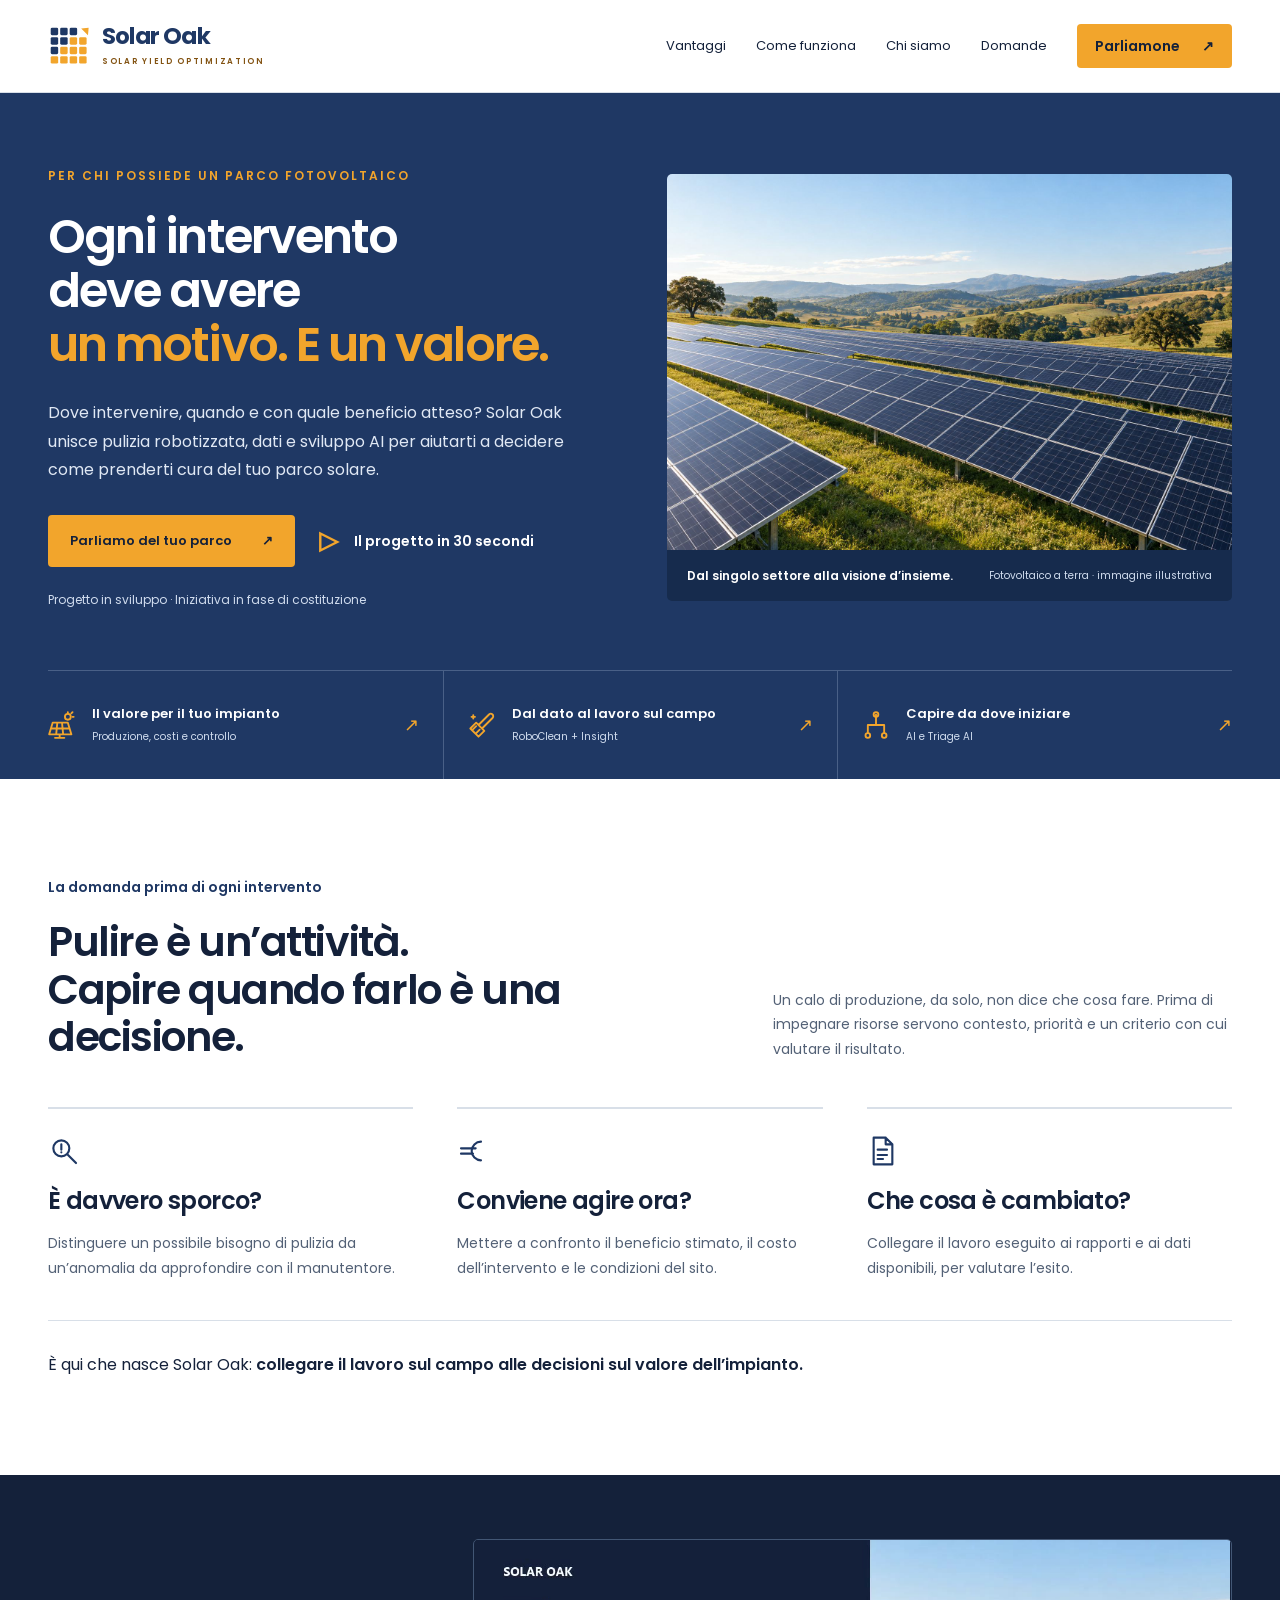
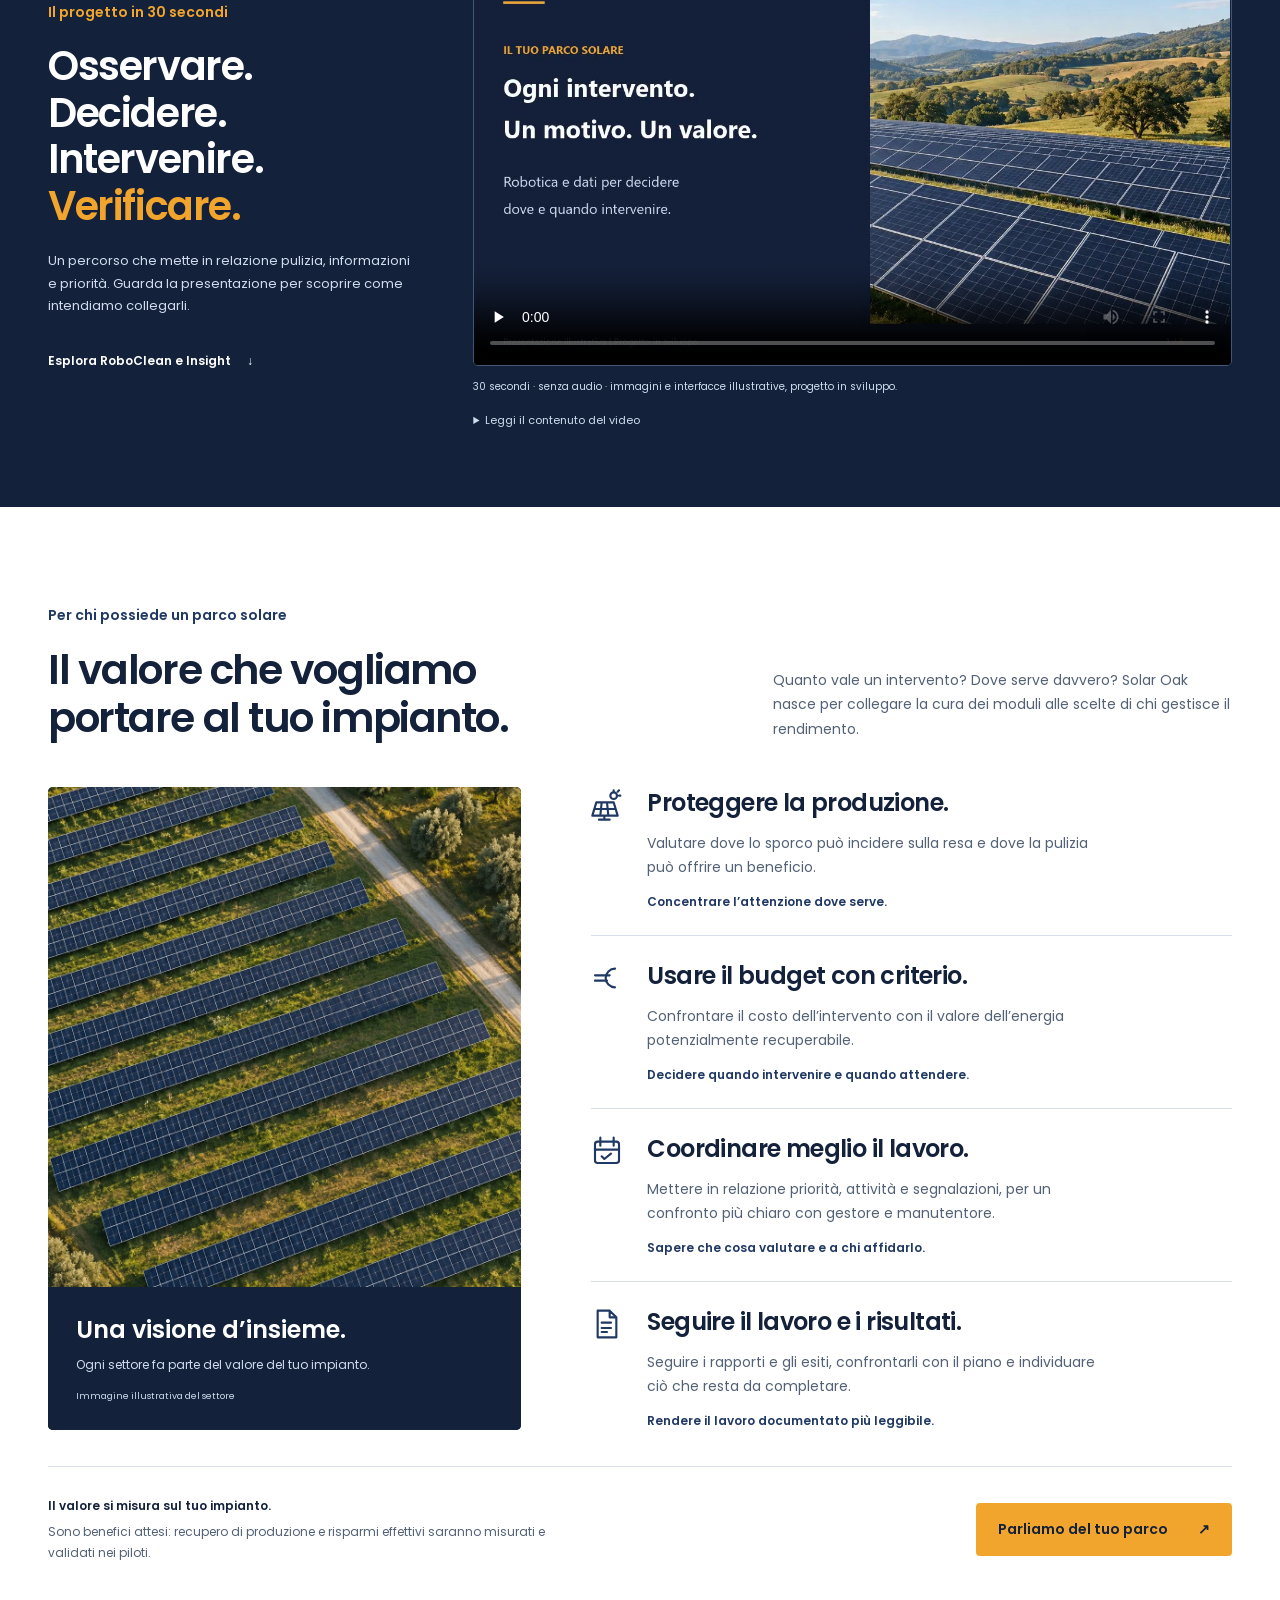
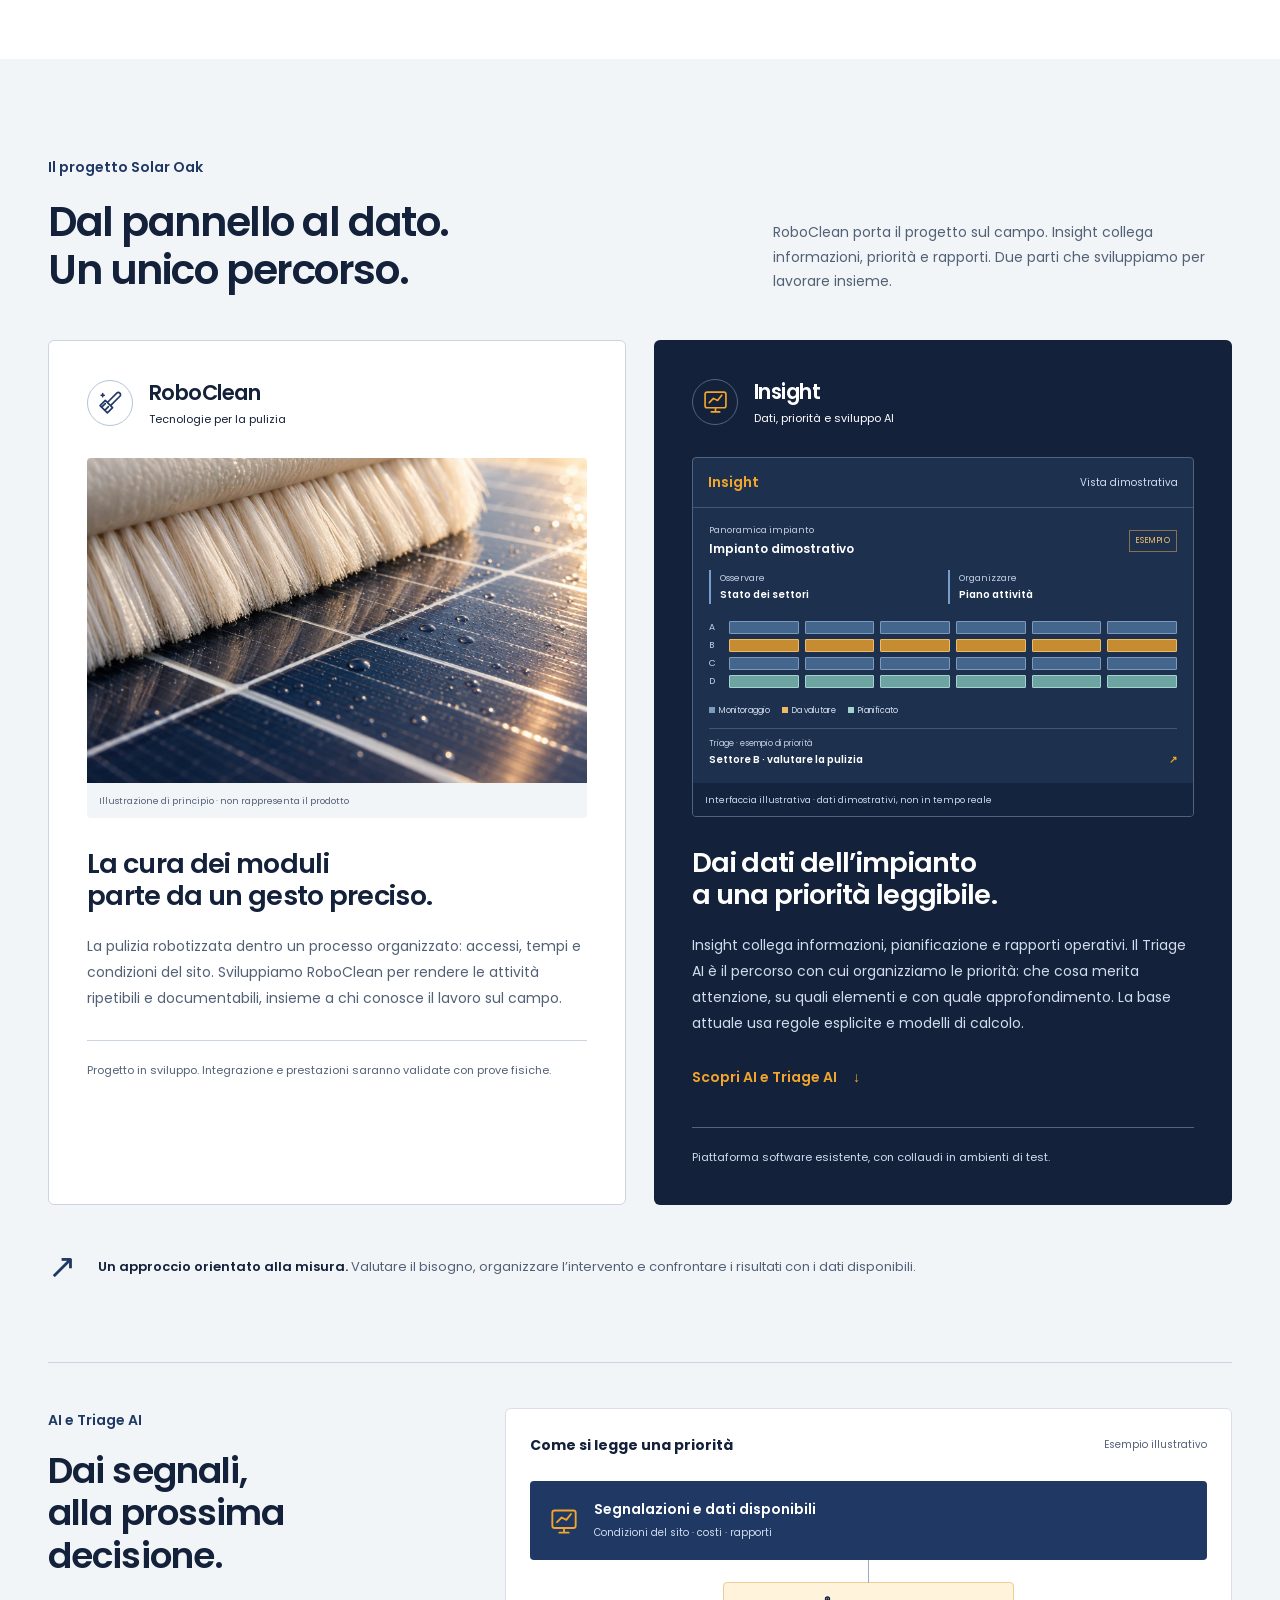
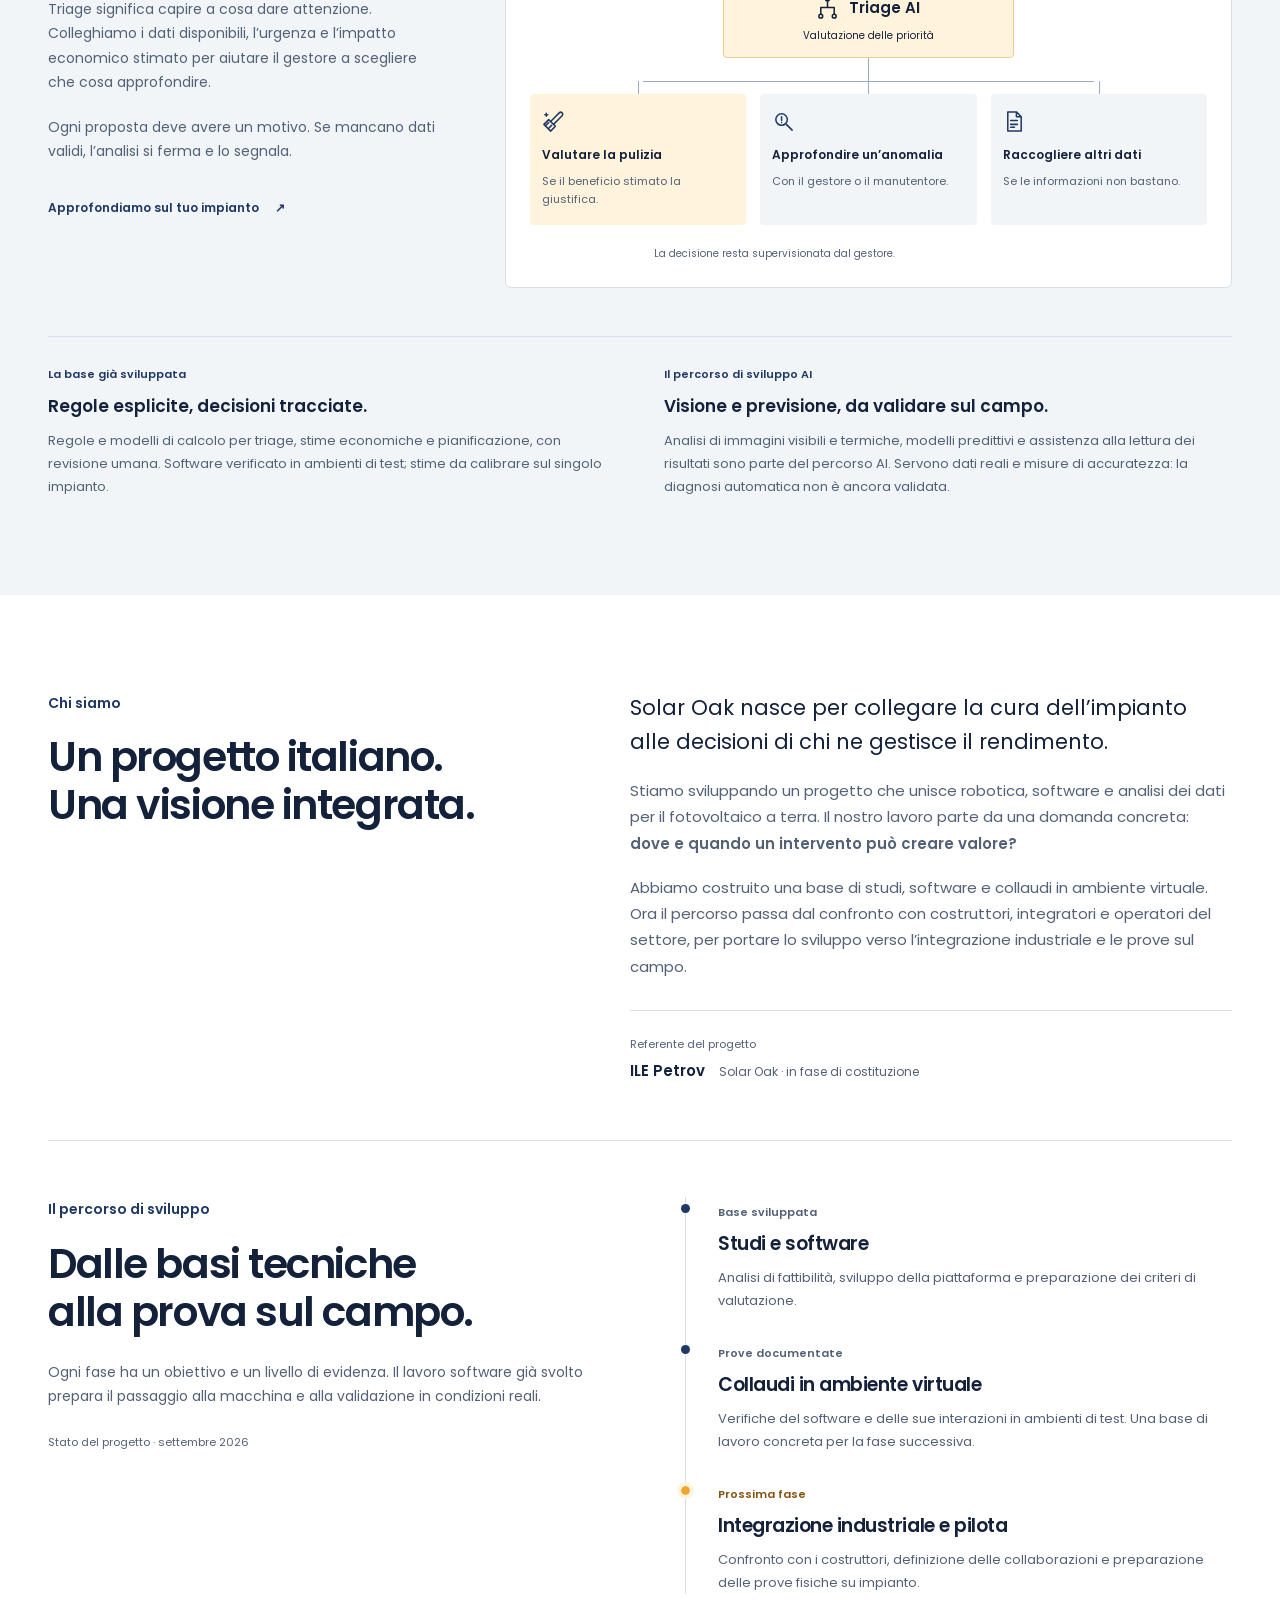
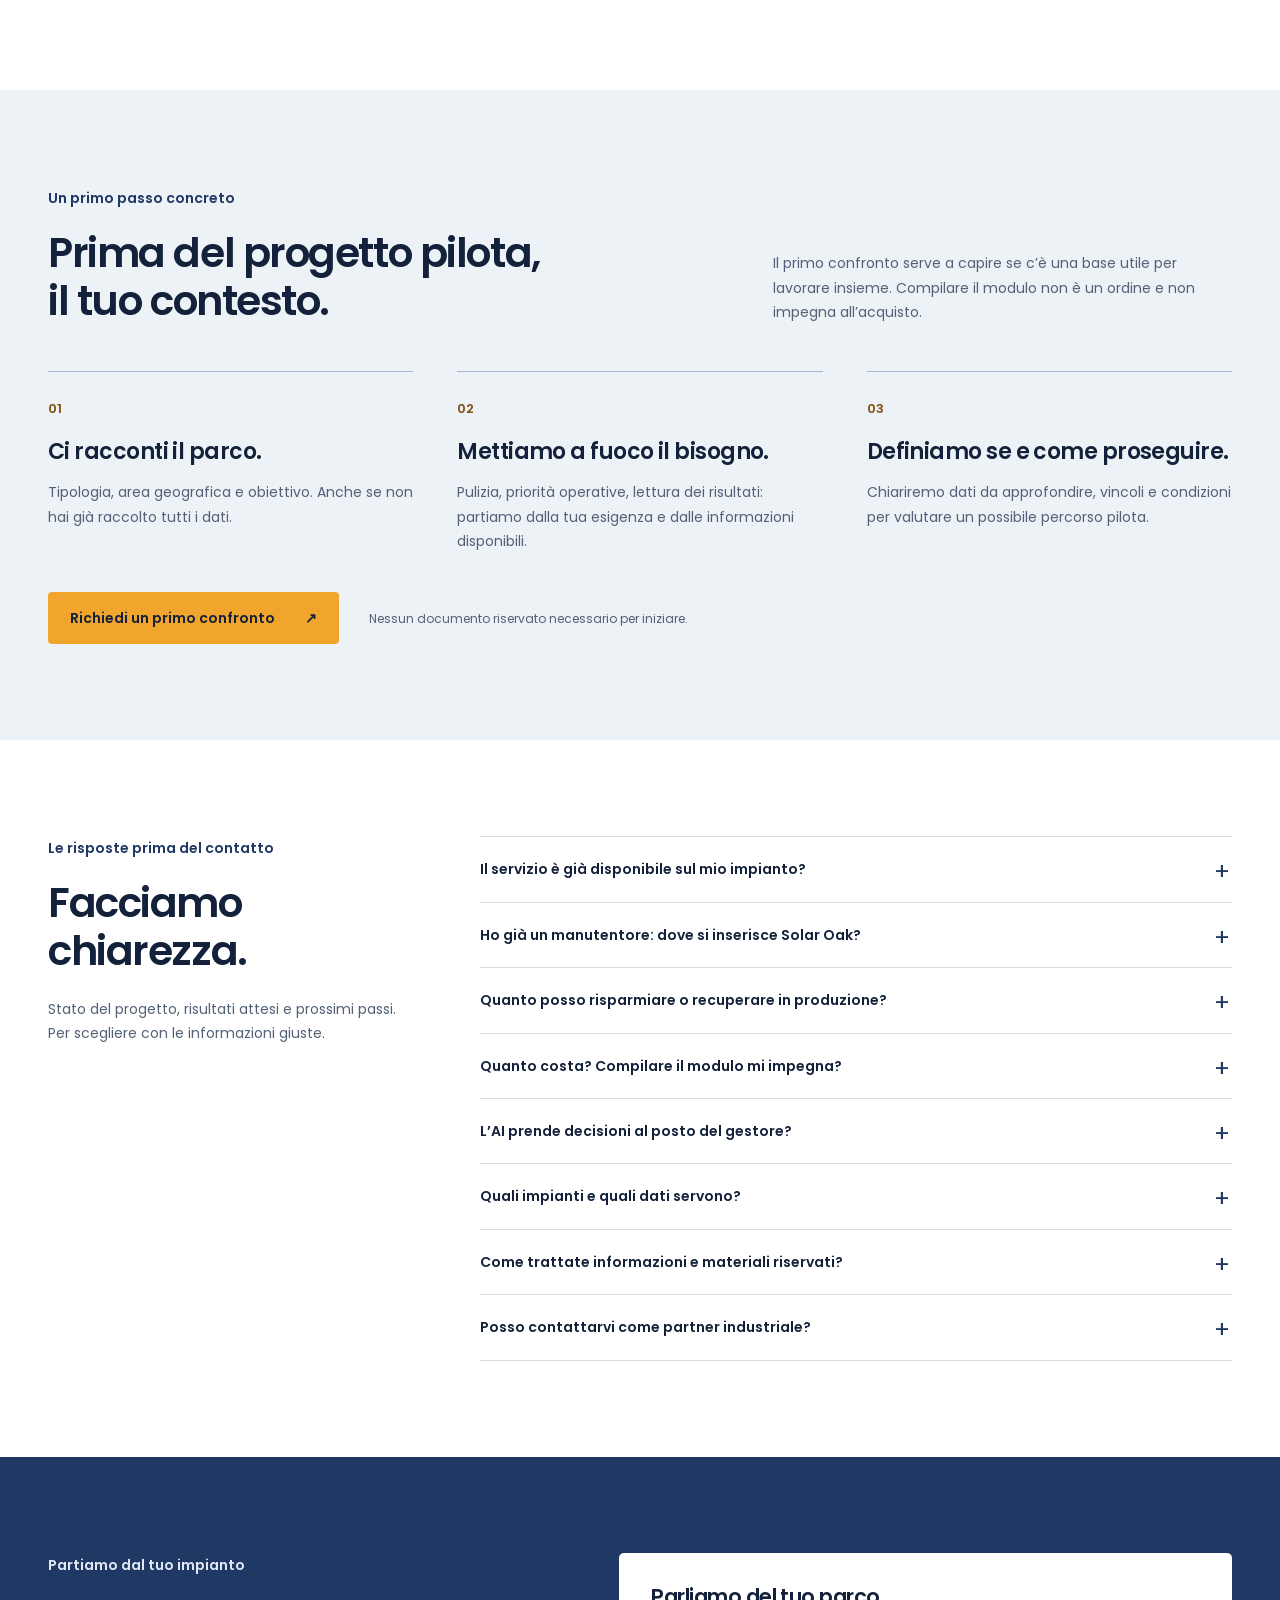
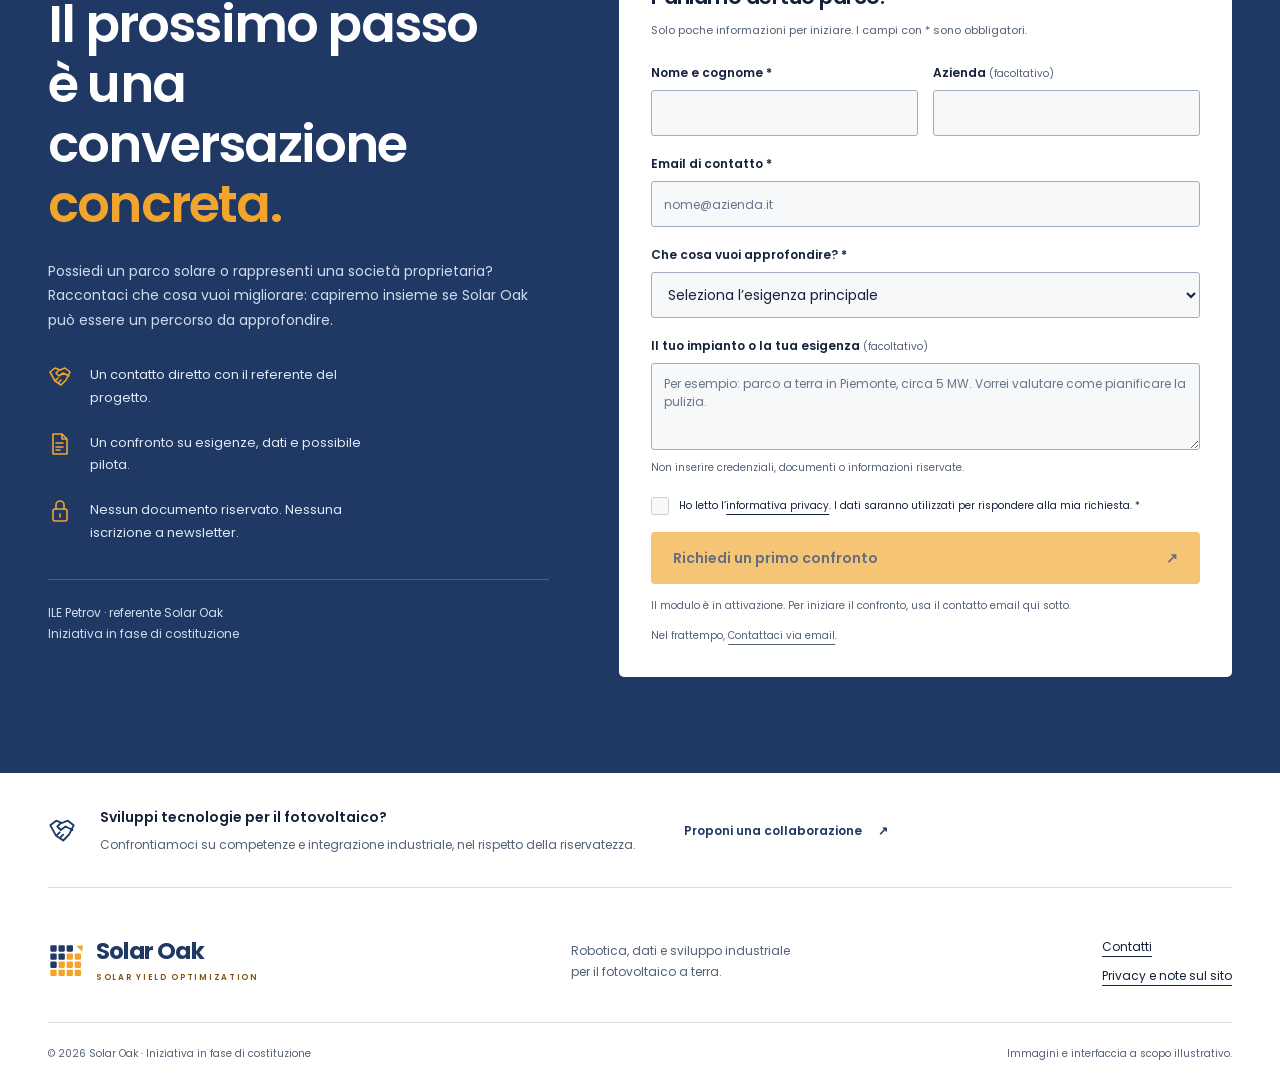
==== commit 592431c8: "Build owner-focused Solar Oak funnel with illustrative video and contact journey" ====
--- a/index.html
+++ b/index.html
@@ -4,19 +4,19 @@
   <meta charset="utf-8">
   <meta name="viewport" content="width=device-width, initial-scale=1">
   <meta name="theme-color" content="#1F3864">
-  <meta name="description" content="Solar Oak: robotica, dati e sviluppo AI per il fotovoltaico a terra. Scopri RoboClean, Insight e Triage AI per valutare gli interventi e le priorità.">
+  <meta name="description" content="Possiedi un parco fotovoltaico? Scopri come Solar Oak sviluppa robotica, Insight e Triage AI per valutare pulizia, costi e priorità. Richiedi un primo confronto.">
   <meta name="robots" content="index,follow">
   <meta name="referrer" content="strict-origin-when-cross-origin">
-  <title>Solar Oak | Robotica e dati per il fotovoltaico</title>
+  <title>Solar Oak | Più valore alle decisioni sul tuo parco solare</title>
   <link rel="canonical" href="https://ilepetrov.github.io/solaroak/">
   <link rel="icon" href="assets/solar-oak-icon.svg" type="image/svg+xml">
   <link rel="preload" href="assets/poppins-600.woff2" as="font" type="font/woff2" crossorigin>
-  <link rel="stylesheet" href="styles.css?v=20260918-4">
+  <link rel="stylesheet" href="styles.css?v=20260919-1">
   <meta property="og:locale" content="it_IT">
   <meta property="og:type" content="website">
   <meta property="og:site_name" content="Solar Oak">
-  <meta property="og:title" content="Solar Oak | Robotica e dati per il fotovoltaico">
-  <meta property="og:description" content="RoboClean, Insight e Triage AI: dalla cura dei moduli al supporto alle decisioni. Conosci il progetto Solar Oak e il percorso di sviluppo.">
+  <meta property="og:title" content="Solar Oak | Più valore alle decisioni sul tuo parco solare">
+  <meta property="og:description" content="Dove intervenire, quando e con quale beneficio atteso? RoboClean, Insight e Triage AI per il fotovoltaico a terra. Un progetto in sviluppo: partiamo dal tuo impianto.">
   <meta property="og:url" content="https://ilepetrov.github.io/solaroak/">
   <meta property="og:image" content="https://ilepetrov.github.io/solaroak/assets/parco-fotovoltaico.jpg">
   <meta property="og:image:alt" content="Paesaggio illustrativo di un parco fotovoltaico a terra">
@@ -24,7 +24,7 @@
   <script type="application/ld+json">
   {"@context":"https://schema.org","@type":"Organization","name":"Solar Oak","url":"https://ilepetrov.github.io/solaroak/","logo":"https://ilepetrov.github.io/solaroak/assets/solar-oak-icon.svg","email":"ilepetrov.ip@gmail.com","description":"Iniziativa italiana in fase di costituzione dedicata alla robotica e all'analisi dei dati per il fotovoltaico a terra."}
   </script>
-  <script src="site.js" defer></script>
+  <script src="site.js?v=20260919-1" defer></script>
 </head>
 <body id="top">
   <svg class="icon-definitions" xmlns="http://www.w3.org/2000/svg" aria-hidden="true" focusable="false" width="0" height="0"><defs><symbol id="icon-panel" viewBox="0 0 24 24"><circle cx="17" cy="5" r="2.5"/><path d="M17 1v1M21 5h1M20 2l1-1M4 10h13l3 10H1l3-10Zm-1 5h15M8 10l-1 10M12 10l1 10M10 20v3M6 23h8"/></symbol><symbol id="icon-euro" viewBox="0 0 24 24"><path d="M18 5a7 7 0 1 0 0 14M3 10h11M3 14h9"/></symbol><symbol id="icon-plan" viewBox="0 0 24 24"><rect x="3" y="5" width="18" height="16" rx="2"/><path d="M7 2v6M17 2v6M3 11h18M8 16l2 2 5-4"/></symbol><symbol id="icon-report" viewBox="0 0 24 24"><path d="M14 2H5v20h14V7l-5-5Zm0 0v5h5M8 11h7M8 15h7M8 18h4"/></symbol><symbol id="icon-brush" viewBox="0 0 24 24"><path d="m9 12 9-9a2.1 2.1 0 0 1 3 3l-9 9M7 10l7 7-5 5-7-7 5-5Zm-3 6 3-3M7 19l3-3M3 5h3M4.5 3.5v3"/></symbol><symbol id="icon-insight" viewBox="0 0 24 24"><rect x="2" y="3" width="20" height="15" rx="2"/><path d="M8 22h8M12 18v4M6 13l4-4 4 2 4-5"/></symbol><symbol id="icon-triage" viewBox="0 0 24 24"><path d="M12 3v5M5 12h14M5 12v7M19 12v7M12 8v4"/><circle cx="12" cy="3" r="2"/><circle cx="5" cy="21" r="2"/><circle cx="19" cy="21" r="2"/></symbol><symbol id="icon-lock" viewBox="0 0 24 24"><rect x="5" y="10" width="14" height="12" rx="2"/><path d="M8 10V6a4 4 0 0 1 8 0v4M12 15v3"/></symbol><symbol id="icon-partner" viewBox="0 0 24 24"><path d="m2 8 5-4 5 2 5-2 5 4-4 8-5 5-6-4-5-9Zm6 1 3-3M8 9l3 3 4-3 6 3M7 17l3-3M10 19l3-3M13 21l3-3"/></symbol><symbol id="icon-search" viewBox="0 0 24 24"><circle cx="10" cy="10" r="6"/><path d="m15 15 6 6M10 7v4M10 13h.01"/></symbol></defs></svg>
@@ -33,20 +33,20 @@
     <div class="wrap header-inner">
       <a class="brand" href="#top" aria-label="Solar Oak, inizio pagina"><img src="assets/solar-oak-icon.svg" width="42" height="42" alt=""><span><strong>Solar Oak</strong><small>Solar Yield Optimization</small></span></a>
       <button class="menu-button" type="button" aria-expanded="false" aria-controls="navigation" hidden>Menu <span aria-hidden="true">☰</span></button>
-      <nav id="navigation" aria-label="Navigazione principale"><a href="#vantaggi-proprietari">Vantaggi</a><a href="#chi-siamo">Chi siamo</a><a href="#progetto">Il progetto</a><a href="#collaborazioni">Collaborazioni</a><a class="button button-small" href="#contatti">Parliamone <span aria-hidden="true">↗</span></a></nav>
+      <nav id="navigation" aria-label="Navigazione principale"><a href="#vantaggi-proprietari">Vantaggi</a><a href="#progetto">Come funziona</a><a href="#chi-siamo">Chi siamo</a><a href="#domande">Domande</a><a class="button button-small" href="#contatti">Parliamone <span aria-hidden="true">↗</span></a></nav>
     </div>
   </header>
   <main id="contenuto">
     <section class="hero" aria-labelledby="hero-title">
       <div class="wrap hero-grid">
         <div class="hero-copy">
-          <p class="eyebrow">Solar Yield Optimization</p>
-          <h1 id="hero-title">Robotica e dati.<br>Al servizio del <span>fotovoltaico.</span></h1>
-          <p class="hero-description">Sviluppiamo tecnologie per la cura degli impianti fotovoltaici a terra. Uniamo pulizia robotizzata e analisi dei dati con un obiettivo: dare più valore a ogni intervento.</p>
-          <div class="hero-actions"><a class="button" href="#progetto">Conosci il progetto <span aria-hidden="true">↓</span></a><a class="text-link light" href="#vantaggi-proprietari">I vantaggi per il tuo impianto <span aria-hidden="true">↓</span></a></div>
-          <p class="hero-note">Per operatori del fotovoltaico e partner tecnologici.</p>
+          <p class="eyebrow">Per chi possiede un parco fotovoltaico</p>
+          <h1 id="hero-title">Ogni intervento<br>deve avere<br><span>un motivo. E un valore.</span></h1>
+          <p class="hero-description">Dove intervenire, quando e con quale beneficio atteso? Solar Oak unisce pulizia robotizzata, dati e sviluppo AI per aiutarti a decidere come prenderti cura del tuo parco solare.</p>
+          <div class="hero-actions"><a class="button" href="#contatti">Parliamo del tuo parco <span aria-hidden="true">↗</span></a><a class="text-link light" href="#in-breve"><span class="play-symbol" aria-hidden="true">▷</span> Il progetto in 30 secondi</a></div>
+          <p class="hero-note">Progetto in sviluppo · Iniziativa in fase di costituzione</p>
         </div>
-        <figure class="hero-figure"><img src="assets/parco-fotovoltaico.jpg" width="1536" height="1024" fetchpriority="high" alt="Filari di pannelli fotovoltaici in un paesaggio collinare, immagine illustrativa del settore"><figcaption><span>Il nostro campo di lavoro</span>Fotovoltaico a terra · immagine illustrativa</figcaption></figure>
+        <figure class="hero-figure"><img src="assets/parco-fotovoltaico.jpg" width="1536" height="1024" fetchpriority="high" alt="Filari di pannelli fotovoltaici in un paesaggio collinare, immagine illustrativa del settore"><figcaption><span>Dal singolo settore alla visione d’insieme.</span>Fotovoltaico a terra · immagine illustrativa</figcaption></figure>
       </div>
       <div class="hero-footer wrap" aria-label="Esplora il progetto">
         <a href="#vantaggi-proprietari"><svg class="icon" aria-hidden="true" focusable="false"><use href="#icon-panel"></use></svg><span><strong>Il valore per il tuo impianto</strong><small>Produzione, costi e controllo</small></span><b aria-hidden="true">↗</b></a>
@@ -55,8 +55,24 @@
       </div>
     </section>
 
+
+    <section class="section wrap problem-section" id="il-problema" aria-labelledby="problem-title">
+      <div class="section-heading"><div><p class="section-label">La domanda prima di ogni intervento</p><h2 id="problem-title">Pulire è un’attività.<br>Capire quando farlo è una decisione.</h2></div><p>Un calo di produzione, da solo, non dice che cosa fare. Prima di impegnare risorse servono contesto, priorità e un criterio con cui valutare il risultato.</p></div>
+      <div class="decision-questions">
+        <article><svg class="icon" aria-hidden="true"><use href="#icon-search"></use></svg><h3>È davvero sporco?</h3><p>Distinguere un possibile bisogno di pulizia da un’anomalia da approfondire con il manutentore.</p></article>
+        <article><svg class="icon" aria-hidden="true"><use href="#icon-euro"></use></svg><h3>Conviene agire ora?</h3><p>Mettere a confronto il beneficio stimato, il costo dell’intervento e le condizioni del sito.</p></article>
+        <article><svg class="icon" aria-hidden="true"><use href="#icon-report"></use></svg><h3>Che cosa è cambiato?</h3><p>Collegare il lavoro eseguito ai rapporti e ai dati disponibili, per valutare l’esito.</p></article>
+      </div>
+      <p class="problem-conclusion">È qui che nasce Solar Oak: <strong>collegare il lavoro sul campo alle decisioni sul valore dell’impianto.</strong></p>
+    </section>
+
+    <section class="film-section" id="in-breve" aria-labelledby="film-title"><div class="wrap film-grid">
+      <div><p class="section-label">Il progetto in 30 secondi</p><h2 id="film-title">Osservare.<br> Decidere.<br> Intervenire.<br> <span>Verificare.</span></h2><p>Un percorso che mette in relazione pulizia, informazioni e priorità. Guarda la presentazione per scoprire come intendiamo collegarli.</p><a class="text-link light" href="#progetto">Esplora RoboClean e Insight <span aria-hidden="true">↓</span></a></div>
+      <div class="film-media"><video controls playsinline preload="none" poster="assets/solaroak-presentazione.jpg" aria-label="Solar Oak: presentazione illustrativa di 30 secondi, senza audio" aria-describedby="film-caption"><source src="assets/solaroak-presentazione.mp4" type="video/mp4"><track kind="captions" src="assets/solaroak-presentazione.vtt" srclang="it" label="Italiano"><p><a href="assets/solaroak-presentazione.mp4">Apri la presentazione video</a>.</p></video><p id="film-caption">30 secondi · senza audio · immagini e interfacce illustrative, progetto in sviluppo.</p><details class="film-transcript"><summary>Leggi il contenuto del video</summary><p>Ogni intervento deve avere un motivo e un valore. Solar Oak parte dai dati per valutare dove e quando intervenire. RoboClean è il progetto di pulizia robotizzata. Insight collega informazioni, attività e rapporti. Triage AI organizza le priorità con regole esplicite e supervisione umana; l’AI visiva e predittiva è da validare. Il prossimo passo è la prova sul campo. Vuoi approfondire? Partiamo dal tuo impianto.</p></details></div>
+    </div></section>
+
     <section id="vantaggi-proprietari" class="section wrap owner-benefits" aria-labelledby="benefits-title">
-      <div class="section-heading"><div><p class="section-label">Per chi possiede un parco solare</p><h2 id="benefits-title">Il tuo impianto.<br>Le decisioni che contano.</h2></div><p>Quanto vale un intervento? Dove serve davvero? Solar Oak nasce per collegare la cura dei moduli alle scelte di chi gestisce il rendimento.</p></div>
+      <div class="section-heading"><div><p class="section-label">Per chi possiede un parco solare</p><h2 id="benefits-title">Il valore che vogliamo<br>portare al tuo impianto.</h2></div><p>Quanto vale un intervento? Dove serve davvero? Solar Oak nasce per collegare la cura dei moduli alle scelte di chi gestisce il rendimento.</p></div>
       <div class="benefits-layout">
         <figure class="owner-visual"><img src="assets/parco-solare-aereo.jpg" width="1024" height="1536" loading="lazy" alt="Vista aerea illustrativa di filari fotovoltaici, prati e percorsi di accesso"><figcaption><span>Una visione d’insieme.</span>Ogni settore fa parte del valore del tuo impianto.<small>Immagine illustrativa del settore</small></figcaption></figure>
         <div class="benefits-list">
@@ -66,7 +82,7 @@
           <article><svg class="icon" aria-hidden="true" focusable="false"><use href="#icon-report"></use></svg><div><h3>Seguire il lavoro e i risultati.</h3><p>Seguire i rapporti e gli esiti, confrontarli con il piano e individuare ciò che resta da completare.</p><span class="benefit-takeaway">Rendere il lavoro documentato più leggibile.</span></div></article>
         </div>
       </div>
-      <div class="benefits-footer"><p><strong>Il valore si misura sul tuo impianto.</strong> Sono benefici attesi: recupero di produzione e risparmi effettivi saranno misurati e validati nei piloti.</p><a class="button" href="#contatti">Parliamo del tuo impianto <span aria-hidden="true">↗</span></a></div>
+      <div class="benefits-footer"><p><strong>Il valore si misura sul tuo impianto.</strong> Sono benefici attesi: recupero di produzione e risparmi effettivi saranno misurati e validati nei piloti.</p><a class="button" href="#contatti">Parliamo del tuo parco <span aria-hidden="true">↗</span></a></div>
     </section>
 
     <section id="progetto" class="project section" aria-labelledby="project-title">
@@ -89,7 +105,7 @@
                 <div class="dashboard-task"><span>Triage · esempio di priorità</span><strong>Settore B · valutare la pulizia <span aria-hidden="true">↗</span></strong></div>
               </div><figcaption>Interfaccia illustrativa · dati dimostrativi, non in tempo reale</figcaption>
             </figure>
-            <h3>Dai dati dell’impianto<br>a una priorità leggibile.</h3><p>Insight collega informazioni, pianificazione e rapporti operativi. Il percorso AI e Triage AI aiuta a mettere a fuoco che cosa merita attenzione, perché valutarlo e a chi affidare l’approfondimento.</p><a class="text-link light" href="#ai-triage">Scopri AI e Triage AI <span aria-hidden="true">↓</span></a><p class="product-note">Piattaforma software esistente, con collaudi in ambienti di test.</p>
+            <h3>Dai dati dell’impianto<br>a una priorità leggibile.</h3><p>Insight collega informazioni, pianificazione e rapporti operativi. Il Triage AI è il percorso con cui organizziamo le priorità: che cosa merita attenzione, su quali elementi e con quale approfondimento. La base attuale usa regole esplicite e modelli di calcolo.</p><a class="text-link light" href="#ai-triage">Scopri AI e Triage AI <span aria-hidden="true">↓</span></a><p class="product-note">Piattaforma software esistente, con collaudi in ambienti di test.</p>
           </article>
         </div>
         <div class="project-principle"><span aria-hidden="true">↗</span><p><strong>Un approccio orientato alla misura.</strong> Valutare il bisogno, organizzare l’intervento e confrontare i risultati con i dati disponibili.</p></div>
@@ -106,7 +122,7 @@
             </ul>
             <p class="triage-supervision">La decisione resta supervisionata dal gestore.</p>
           </div>
-          <div class="ai-status"><div><p class="section-label">La base già sviluppata</p><h4>Regole esplicite, decisioni tracciate.</h4><p>Il software integra regole e modelli di calcolo per triage, stime economiche e pianificazione, con revisione umana e confronto tra attività previste e rapporti ricevuti. Le verifiche documentate riguardano ambienti di test; le stime vanno calibrate sul singolo impianto.</p></div><div><p class="section-label">Il percorso di sviluppo AI</p><h4>Visione e previsione, da validare sul campo.</h4><p>La direzione comprende analisi di immagini visibili e termiche, modelli predittivi e assistenza alla lettura dei risultati. Queste funzioni richiedono dati reali e misure di accuratezza prima dell’uso operativo: non sono presentate come diagnosi automatica già validata.</p></div></div>
+          <div class="ai-status"><div><p class="section-label">La base già sviluppata</p><h4>Regole esplicite, decisioni tracciate.</h4><p>Regole e modelli di calcolo per triage, stime economiche e pianificazione, con revisione umana. Software verificato in ambienti di test; stime da calibrare sul singolo impianto.</p></div><div><p class="section-label">Il percorso di sviluppo AI</p><h4>Visione e previsione, da validare sul campo.</h4><p>Analisi di immagini visibili e termiche, modelli predittivi e assistenza alla lettura dei risultati sono parte del percorso AI. Servono dati reali e misure di accuratezza: la diagnosi automatica non è ancora validata.</p></div></div>
         </section>
       </div>
     </section>
@@ -121,41 +137,49 @@
       <ol class="progress-list"><li><span class="phase-state">Base sviluppata</span><h3>Studi e software</h3><p>Analisi di fattibilità, sviluppo della piattaforma e preparazione dei criteri di valutazione.</p></li><li><span class="phase-state">Prove documentate</span><h3>Collaudi in ambiente virtuale</h3><p>Verifiche del software e delle sue interazioni in ambienti di test. Una base di lavoro concreta per la fase successiva.</p></li><li><span class="phase-state next">Prossima fase</span><h3>Integrazione industriale e pilota</h3><p>Confronto con i costruttori, definizione delle collaborazioni e preparazione delle prove fisiche su impianto.</p></li></ol>
     </section>
 
-    <section class="collaborations section" id="collaborazioni" aria-labelledby="collaborations-title"><div class="wrap">
-      <div class="section-heading"><div><p class="section-label">A chi ci rivolgiamo</p><h2 id="collaborations-title">Competenze diverse.<br>Un obiettivo condiviso.</h2></div><p>Vogliamo costruire il percorso con chi conosce gli impianti e con chi sviluppa le tecnologie per lavorarci.</p></div>
-      <div class="audience-grid">
-        <article id="impianti"><p class="audience-type">Proprietari, gestori e operatori O&amp;M</p><h3 class="icon-heading"><svg class="icon" aria-hidden="true" focusable="false"><use href="#icon-panel"></use></svg>Partiamo dal tuo impianto.</h3><p>Ci interessa capire come vengono gestiti oggi gli interventi, quali dati sono disponibili e quali difficoltà meritano una soluzione.</p><ul><li>Confronto sui bisogni e sulle condizioni operative.</li><li>Valutazione preliminare dell’interesse per il progetto.</li><li>Possibile percorso pilota da definire insieme.</li></ul><a class="text-link" href="#contatti">Parliamo del tuo impianto <span aria-hidden="true">↗</span></a></article>
-        <article id="partner"><p class="audience-type">Costruttori, integratori e partner tecnologici</p><h3 class="icon-heading"><svg class="icon" aria-hidden="true" focusable="false"><use href="#icon-partner"></use></svg>Costruiamo una collaborazione.</h3><p>Portiamo il lavoro sul software, sull’analisi e sulla gestione delle attività. Cerchiamo competenze industriali complementari per il passaggio al campo.</p><ul><li>Valutazione della complementarità tra competenze.</li><li>Obiettivi e responsabilità definiti insieme.</li><li>Percorso condiviso di sviluppo e validazione.</li></ul><a class="text-link" href="#contatti">Apriamo un confronto <span aria-hidden="true">↗</span></a></article>
-      </div>
-      <div class="confidentiality"><svg class="icon" aria-hidden="true" focusable="false"><use href="#icon-lock"></use></svg><strong>Le idee si condividono con il giusto perimetro.</strong><p>Approfondimenti e documentazione tecnica vengono condivisi in incontri dedicati, secondo gli accordi di riservatezza applicabili.</p></div>
+    <section class="first-step section" id="primo-confronto" aria-labelledby="step-title"><div class="wrap">
+      <div class="section-heading"><div><p class="section-label">Un primo passo concreto</p><h2 id="step-title">Prima del progetto pilota,<br>il tuo contesto.</h2></div><p>Il primo confronto serve a capire se c’è una base utile per lavorare insieme. Compilare il modulo non è un ordine e non impegna all’acquisto.</p></div>
+      <ol class="conversation-steps"><li><span>01</span><h3>Ci racconti il parco.</h3><p>Tipologia, area geografica e obiettivo. Anche se non hai già raccolto tutti i dati.</p></li><li><span>02</span><h3>Mettiamo a fuoco il bisogno.</h3><p>Pulizia, priorità operative, lettura dei risultati: partiamo dalla tua esigenza e dalle informazioni disponibili.</p></li><li><span>03</span><h3>Definiamo se e come proseguire.</h3><p>Chiariremo dati da approfondire, vincoli e condizioni per valutare un possibile percorso pilota.</p></li></ol>
+      <div class="step-action"><a class="button" href="#contatti">Richiedi un primo confronto <span aria-hidden="true">↗</span></a><p>Nessun documento riservato necessario per iniziare.</p></div>
     </div></section>
 
-    <section class="section wrap faq-section" aria-labelledby="faq-title"><div><p class="section-label">Per conoscerci meglio</p><h2 id="faq-title">Le domande,<br>prima di iniziare.</h2></div><div class="faq-list">
-      <details><summary>Solar Oak è già una società costituita?</summary><p>Solar Oak è un’iniziativa in fase di costituzione. Il sito presenta il progetto e le opportunità di confronto con clienti e partner. Il referente è ILE Petrov.</p></details>
-      <details><summary>Il servizio è già operativo?</summary><p>Il progetto è in fase di sviluppo e preparazione del pilota. Esistono software e collaudi in ambienti di test; l’integrazione industriale e la validazione sul campo sono i passaggi successivi. La disponibilità di un servizio operativo sarà definita dopo queste fasi.</p></details>
-      <details><summary>A quali impianti vi rivolgete?</summary><p>Il progetto si concentra sul fotovoltaico a terra. L’applicabilità a uno specifico impianto, incluse le configurazioni agrivoltaiche, va valutata con il gestore in base alle condizioni del sito.</p></details>
-      <details><summary>Che tipo di collaborazione cercate?</summary><p>Un confronto con operatori interessati a valutare il progetto e con costruttori, integratori e partner tecnologici che possano contribuire allo sviluppo industriale. Il primo passo è capire obiettivi, competenze e perimetro di una possibile collaborazione.</p></details>
-      <details><summary>Come possiamo approfondire gli aspetti tecnici?</summary><p>Attraverso un confronto diretto. Le informazioni di dettaglio e i materiali tecnici vengono condivisi in ambito riservato, con modalità e accordi adeguati al contenuto.</p></details>
+    <section class="section wrap faq-section" id="domande" aria-labelledby="faq-title"><div><p class="section-label">Le risposte prima del contatto</p><h2 id="faq-title">Facciamo chiarezza.</h2><p class="faq-intro">Stato del progetto, risultati attesi e prossimi passi. Per scegliere con le informazioni giuste.</p></div><div class="faq-list">
+      <details><summary>Il servizio è già disponibile sul mio impianto?</summary><p>Solar Oak è in fase di costituzione e sviluppo. Esistono software e collaudi in ambienti di test; integrazione industriale e prove fisiche sono i passaggi successivi. Oggi puoi avviare un confronto per valutare esigenze e condizioni di un possibile pilota. La compilazione del modulo non prenota un servizio già operativo.</p></details>
+      <details><summary>Ho già un manutentore: dove si inserisce Solar Oak?</summary><p>Il progetto mira a collegare informazioni, pulizia e priorità operative, in dialogo con chi già segue l’impianto. Ruoli, responsabilità e compatibilità con l’organizzazione O&M vanno definiti insieme prima di qualsiasi attività.</p></details>
+      <details><summary>Quanto posso risparmiare o recuperare in produzione?</summary><p>Non indichiamo percentuali garantite. Il risultato dipende da sito, sporco, condizioni operative, costi e dati di partenza. Un eventuale pilota dovrà concordare una base di confronto e criteri di misura per verificare il beneficio effettivo.</p></details>
+      <details><summary>Quanto costa? Compilare il modulo mi impegna?</summary><p>Non è ancora pubblicato un listino di un servizio operativo. Il modulo avvia un contatto e non comporta un acquisto. Per eventuali attività successive, perimetro, disponibilità e condizioni economiche saranno concordati separatamente.</p></details>
+      <details><summary>L’AI prende decisioni al posto del gestore?</summary><p>Il Triage AI organizza le priorità con regole e modelli di calcolo, motivazioni leggibili e supervisione umana. Le funzioni di analisi visiva e previsione richiedono ancora dati reali e validazione. Se le informazioni non bastano, occorre un approfondimento, non una diagnosi certa.</p></details>
+      <details><summary>Quali impianti e quali dati servono?</summary><p>Il focus è sui parchi fotovoltaici a terra. Layout, accessi, configurazione e organizzazione del sito determinano la compatibilità; anche l’agrivoltaico richiede una valutazione specifica. Per il primo contatto bastano una descrizione e il tuo obiettivo. Dati di produzione, manutenzione e pulizia potranno essere valutati in seguito, se pertinenti.</p></details>
+      <details><summary>Come trattate informazioni e materiali riservati?</summary><p>Il modulo non richiede allegati né informazioni tecniche riservate. Materiali di dettaglio e documentazione proprietaria si condividono separatamente, con un perimetro e accordi di riservatezza adeguati. Le immagini pubbliche sono illustrative.</p></details>
+      <details><summary>Posso contattarvi come partner industriale?</summary><p>Sì. Nel modulo seleziona la collaborazione industriale e descrivi brevemente la tua competenza. Il referente del progetto è ILE Petrov. Il contatto serve a esplorare una possibile collaborazione e non implica un accordo già esistente.</p></details>
     </div></section>
 
     <section class="contact section" id="contatti" aria-labelledby="contact-title"><div class="wrap contact-grid">
-      <div><p class="section-label">Il primo passo è parlarne</p><h2 id="contact-title">Conosciamoci.<br>Mettiamo a fuoco<br><span>il prossimo passo.</span></h2><p>Gestisci un impianto o sviluppi tecnologie per il settore? Raccontaci di cosa ti occupi e dove vedi un’opportunità di collaborazione.</p></div>
+      <div><p class="section-label">Partiamo dal tuo impianto</p><h2 id="contact-title">Il prossimo passo<br>è una conversazione<br><span>concreta.</span></h2><p>Possiedi un parco solare o rappresenti una società proprietaria? Raccontaci che cosa vuoi migliorare: capiremo insieme se Solar Oak può essere un percorso da approfondire.</p>
+      <ul class="contact-promises"><li><svg class="icon" aria-hidden="true"><use href="#icon-partner"></use></svg><span>Un contatto diretto con il referente del progetto.</span></li><li><svg class="icon" aria-hidden="true"><use href="#icon-report"></use></svg><span>Un confronto su esigenze, dati e possibile pilota.</span></li><li><svg class="icon" aria-hidden="true"><use href="#icon-lock"></use></svg><span>Nessun documento riservato. Nessuna iscrizione a newsletter.</span></li></ul>
+      <p class="contact-identity">ILE Petrov · referente Solar Oak<br>Iniziativa in fase di costituzione</p></div>
       <form class="contact-form" name="approfondimento" method="POST" action="#contatti" aria-labelledby="form-title" aria-describedby="form-help form-status">
-        <input type="hidden" name="form-name" value="approfondimento">
-        <p hidden><label>Non compilare questo campo <input name="website" tabindex="-1" autocomplete="off"></label></p>
-        <h3 id="form-title">Approfondiamo il tuo interesse.</h3><p id="form-help">Bastano poche informazioni per iniziare il confronto. I campi con * sono obbligatori.</p>
-        <p class="form-status" id="form-status">Il modulo è in attivazione. Nel frattempo puoi <a href="mailto:ilepetrov.ip@gmail.com?subject=Solar%20Oak%20-%20Richiesta%20di%20approfondimento">scriverci direttamente</a>.</p>
+        <input type="hidden" name="_subject" value="Solar Oak - Richiesta di primo confronto">
+        <input type="hidden" name="_next" value="https://ilepetrov.github.io/solaroak/grazie.html">
+        <input type="hidden" name="_url" value="https://ilepetrov.github.io/solaroak/">
+        <input type="hidden" name="_template" value="table">
+        <p hidden><label>Lascia vuoto questo campo <input name="_honey" tabindex="-1" autocomplete="off"></label></p>
+        <h3 id="form-title">Parliamo del tuo parco.</h3><p id="form-help">Solo poche informazioni per iniziare. I campi con * sono obbligatori.</p>
         <fieldset disabled>
-        <div class="form-row"><label for="nome">Nome e cognome *<input id="nome" name="name" autocomplete="name" required maxlength="120"></label><label for="azienda">Azienda / organizzazione<input id="azienda" name="company" autocomplete="organization" maxlength="160"></label></div>
-        <label for="email">Email professionale *<input id="email" name="email" type="email" autocomplete="email" required maxlength="254" placeholder="nome@azienda.it"></label>
-        <label for="interesse">Di cosa vorresti parlare? *<select id="interesse" name="interest" required><option value="">Seleziona un argomento</option value="impianto">Gestione di un impianto</option><option value="collaborazione">Collaborazione industriale o tecnologica</option><option value="progetto">Conoscere il progetto</option><option value="altro">Altro</option></select></label>
-        <label for="messaggio">Il tuo messaggio *<textarea id="messaggio" name="message" rows="4" required maxlength="3000" placeholder="Raccontaci la tua attività e cosa ti piacerebbe approfondire." aria-describedby="message-help"></textarea></label>
-        <p class="field-help" id="message-help">Per questo primo contatto non servono documenti o informazioni riservate.</p>
-        <label class="privacy-check" for="privacy"><input id="privacy" name="privacy" type="checkbox" value="letta" required><span>Ho letto l’<a href="privacy.html" target="_blank" rel="noopener">informativa privacy</a>. I dati saranno utilizzati per rispondere alla mia richiesta. *</span></label>
-        <button class="button" type="submit" disabled aria-describedby="form-status">Richiedi un approfondimento <span aria-hidden="true">↗</span></button>
+        <div class="form-row"><label for="nome">Nome e cognome *<input id="nome" name="name" autocomplete="name" required maxlength="120"></label><label for="azienda">Azienda <span class="optional">(facoltativo)</span><input id="azienda" name="company" autocomplete="organization" maxlength="160"></label></div>
+        <label for="email">Email di contatto *<input id="email" name="email" type="email" autocomplete="email" required maxlength="254" placeholder="nome@azienda.it"></label>
+        <label for="interesse">Che cosa vuoi approfondire? *<select id="interesse" name="interest" required><option value="">Seleziona l’esigenza principale</option><option value="Pulizia e gestione del parco">Valutare pulizia e gestione del mio parco</option><option value="Insight AI e priorita">Capire Insight, AI e priorità degli interventi</option><option value="Progetto pilota">Esplorare un possibile progetto pilota</option><option value="Collaborazione industriale">Proporre una collaborazione industriale</option><option value="Conoscere Solar Oak">Conoscere meglio Solar Oak</option></select></label>
+        <label for="messaggio">Il tuo impianto o la tua esigenza <span class="optional">(facoltativo)</span><textarea id="messaggio" name="message" rows="3" maxlength="3000" placeholder="Per esempio: parco a terra in Piemonte, circa 5 MW. Vorrei valutare come pianificare la pulizia." aria-describedby="message-help"></textarea></label>
+        <p class="field-help" id="message-help">Non inserire credenziali, documenti o informazioni riservate.</p>
+        <label class="privacy-check" for="privacy"><input id="privacy" name="privacy" type="checkbox" value="Informativa letta" required><span>Ho letto l’<a href="privacy.html" target="_blank" rel="noopener">informativa privacy</a>. I dati saranno utilizzati per rispondere alla mia richiesta. *</span></label>
+        <button class="button" type="submit" disabled>Richiedi un primo confronto <span aria-hidden="true">↗</span></button>
         </fieldset>
+        <p class="form-status" id="form-status" role="status" tabindex="-1">Il modulo è in attivazione. Per iniziare il confronto, usa il contatto email qui sotto.</p>
+        
+        <p class="form-alternative">Nel frattempo, <a href="mailto:ilepetrov.ip@gmail.com?subject=Solar%20Oak%20-%20Primo%20confronto">Contattaci via email</a>.</p>
       </form>
     </div></section>
+    <aside class="partner-note wrap" id="collaborazioni"><svg class="icon" aria-hidden="true"><use href="#icon-partner"></use></svg><p><strong>Sviluppi tecnologie per il fotovoltaico?</strong> Confrontiamoci su competenze e integrazione industriale, nel rispetto della riservatezza.</p><a class="text-link" href="#contatti">Proponi una collaborazione <span aria-hidden="true">↗</span></a></aside>
   </main>
   <footer class="site-footer"><div class="wrap footer-main"><a class="brand" href="#top"><img src="assets/solar-oak-icon.svg" alt="" width="36" height="36"><span><strong>Solar Oak</strong><small>Solar Yield Optimization</small></span></a><p>Robotica, dati e sviluppo industriale<br>per il fotovoltaico a terra.</p><div><a href="#contatti">Contatti</a><a href="privacy.html">Privacy e note sul sito</a></div></div><div class="wrap footer-bottom"><span>© 2026 Solar Oak · Iniziativa in fase di costituzione</span><span>Immagini e interfaccia a scopo illustrativo.</span></div></footer>
 </body>
--- a/styles.css
+++ b/styles.css
@@ -57,3 +57,13 @@
 @media(max-width:1050px){.site-header nav{gap:12px}.site-header nav>a:not(.button){font-size:12px}.benefits-layout{gap:40px}.benefits-list article{gap:18px}.benefits-list h3{font-size:22px}.hero-footer a{padding:20px 16px;gap:12px}.hero-footer strong{font-size:12px}.hero-footer b{display:none}.value-story{grid-template-columns:1fr;gap:32px}.value-intro>p:not(.section-label){max-width:70ch}.value-intro .text-link{margin-top:14px}}
 @media(max-width:800px){.site-header nav{gap:12px 25px}.site-header nav>a:not(.button){font-size:14px}.benefits-layout{grid-template-columns:1fr;gap:34px}.owner-visual{min-height:360px}.owner-visual img{object-position:center 36%}.owner-visual figcaption{max-width:400px;padding:22px}.benefits-list{grid-template-columns:1fr 1fr;gap:30px}.benefits-list article{padding-bottom:24px}.benefits-list article:last-child{border-bottom:1px solid var(--line)}.benefits-footer{align-items:flex-start;flex-direction:column;gap:22px}.value-intro h3{font-size:32px}.ai-status{gap:28px}.hero-footer strong{font-size:11px}.hero-footer .icon{width:24px;height:24px}.hero-footer small{font-size:9px}.icon-heading{align-items:flex-start}}
 @media(max-width:540px){.hero-footer{padding-block:18px;gap:14px}.hero-footer a,.hero-footer a:first-child,.hero-footer a:last-child{flex-direction:column;align-items:flex-start;padding:0;gap:9px;min-height:0;border:0}.hero-footer a>span{flex:auto;line-height:1.6}.hero-footer small{display:none}.hero-footer strong{font-size:10px}.owner-visual{min-height:360px}.owner-visual figcaption{max-width:none;font-size:11px;padding:18px 20px}.owner-visual figcaption>span{font-size:21px}.owner-visual small{margin-top:7px}.benefits-list{grid-template-columns:1fr;gap:24px}.benefits-list article{gap:18px}.benefits-list h3{font-size:22px}.benefits-list .icon{width:27px;height:27px}.benefits-list p{font-size:13px}.benefit-takeaway{font-size:11px}.benefits-footer{margin-top:28px;padding-top:0;border:0}.benefits-footer .button{width:100%;justify-content:space-between;font-size:12px}.triage-board{padding:20px 16px}.triage-board-heading{margin-bottom:18px}.triage-source{padding:15px 12px;gap:10px}.triage-source strong{font-size:12px}.triage-source span{font-size:9px}.triage-routes{grid-template-columns:1fr;gap:10px}.triage-routes::before{display:none}.triage-routes li{display:grid;grid-template-columns:24px 1fr;column-gap:12px;padding:14px}.triage-routes li::before{display:none}.triage-routes li:first-child::before{display:block}.triage-routes .icon{grid-row:1/3;margin:0}.triage-routes p{margin-top:3px}.triage-routes strong{font-size:12px}.triage-engine{margin-bottom:25px}.triage-supervision{text-align:left}.value-intro h3{font-size:30px}.about{padding-bottom:40px}.progress-section{padding-top:40px}.confidentiality>.icon{margin-bottom:14px}}
+
+/* Owner journey: need, value, explanation, evidence, questions, contact. */
+.hero-grid{grid-template-columns:1fr 1fr}.hero h1{font-size:clamp(36px,3.75vw,54px)}.hero-actions .button{font-size:13px}.play-symbol{font-size:25px;color:var(--amber)}
+.decision-questions{display:grid;grid-template-columns:repeat(3,minmax(0,1fr));gap:44px}.decision-questions article{padding-top:26px;border-top:2px solid var(--line)}.decision-questions .icon{color:var(--navy);margin-bottom:20px;width:32px;height:32px}.decision-questions h3{font-size:24px}.decision-questions p{font-size:14px;color:var(--muted);margin-top:16px}.problem-conclusion{max-width:none;padding-top:30px;margin-top:40px;border-top:1px solid var(--line);font-size:16px}
+.film-section{background:var(--ink);color:white;padding-block:64px}.film-grid{display:grid;grid-template-columns:.65fr 1.35fr;gap:60px;align-items:center}.film-section .section-label,.film-section h2 span{color:var(--amber)}.film-section h2{font-size:40px}.film-grid>div>p:not(.section-label){font-size:13px;color:#d0dcee;margin-top:20px}.film-section .text-link{margin-top:20px;font-size:12px}.film-media{min-width:0}.film-media video{display:block;width:100%;aspect-ratio:16/9;background:#14213a;border:1px solid #425674;border-radius:5px}.film-media>p{font-size:10px!important;line-height:1.7;margin-top:12px!important}.film-transcript{margin-top:16px;font-size:11px;color:#d0dcee}.film-transcript summary{cursor:pointer;min-height:32px}.film-transcript p{font-size:12px;margin-top:12px}
+.first-step{background:#edf2f7}.conversation-steps{list-style:none;display:grid;grid-template-columns:repeat(3,minmax(0,1fr));gap:44px;margin:0;padding:0}.conversation-steps li{border-top:1px solid #a8b9cf;padding-top:22px}.conversation-steps li>span{font-size:13px;color:#825211;font-weight:600}.conversation-steps h3{font-size:22px;margin-top:17px}.conversation-steps p{font-size:14px;color:var(--muted);margin-top:16px}.step-action{display:flex;align-items:center;gap:30px;margin-top:38px}.step-action p{font-size:12px;color:var(--muted)}.faq-intro{font-size:14px;color:var(--muted);margin-top:22px}
+.contact-promises{list-style:none;padding:0;margin:32px 0 0;display:grid;gap:22px}.contact-promises li{display:flex;align-items:flex-start;gap:18px;font-size:13px;color:#e0e8f4;max-width:42ch}.contact-promises .icon{color:var(--amber);width:24px;height:24px}.contact-grid .contact-identity{margin-top:34px!important;padding-top:22px;border-top:1px solid #496087;font-size:12px!important}.optional{font-weight:400;color:var(--muted);font-size:10px}.contact-form .form-status{line-height:1.8}.form-alternative{font-size:10px;color:var(--muted);margin-top:12px}.partner-note{display:flex;gap:24px;align-items:center;padding-block:32px;border-bottom:1px solid var(--line)}.partner-note>.icon{color:var(--navy)}.partner-note p{font-size:12px;color:var(--muted);flex:1}.partner-note strong{display:block;color:var(--ink);font-size:14px;margin-bottom:5px}.partner-note .text-link{font-size:12px;color:var(--navy)}
+@media(max-width:1050px){.film-grid{gap:34px;grid-template-columns:.7fr 1.3fr}.film-section h2{font-size:34px}.decision-questions,.conversation-steps{gap:26px}.hero h1{font-size:42px}}
+@media(max-width:800px){.hero-grid{grid-template-columns:1fr}.hero h1{font-size:48px}.film-grid{grid-template-columns:1fr;gap:30px}.film-section h2 br{display:none}.film-section h2{max-width:19ch;line-height:1.4}.film-grid>div>p:not(.section-label){max-width:64ch}.decision-questions h3{font-size:21px}.decision-questions p,.conversation-steps p{font-size:13px}.conversation-steps h3{font-size:20px}.partner-note{flex-wrap:wrap}.partner-note .text-link{margin-left:48px}.film-media>p{max-width:none!important}}
+@media(max-width:540px){.hero h1{font-size:clamp(32px,8.7vw,44px)}.hero-actions .text-link{font-size:12px}.decision-questions,.conversation-steps{grid-template-columns:1fr;gap:28px}.decision-questions article{display:grid;grid-template-columns:32px 1fr;column-gap:18px}.decision-questions .icon{grid-row:1/3;margin:0}.decision-questions p{margin-top:10px}.problem-conclusion{font-size:14px;margin-top:28px;padding-top:24px}.film-section{padding-block:48px}.film-section h2{font-size:30px}.film-grid{gap:28px}.conversation-steps li{display:grid;grid-template-columns:26px 1fr;column-gap:18px}.conversation-steps li>span{grid-row:1/3;margin-top:3px}.conversation-steps h3{margin:0;font-size:22px}.conversation-steps p{margin-top:12px}.step-action{align-items:flex-start;flex-direction:column;gap:16px}.step-action .button{width:100%;justify-content:space-between;font-size:12px}.contact h2{font-size:32px}.partner-note{gap:16px}.partner-note .text-link{margin-left:44px}.partner-note strong{font-size:13px}.contact-promises{gap:18px}}
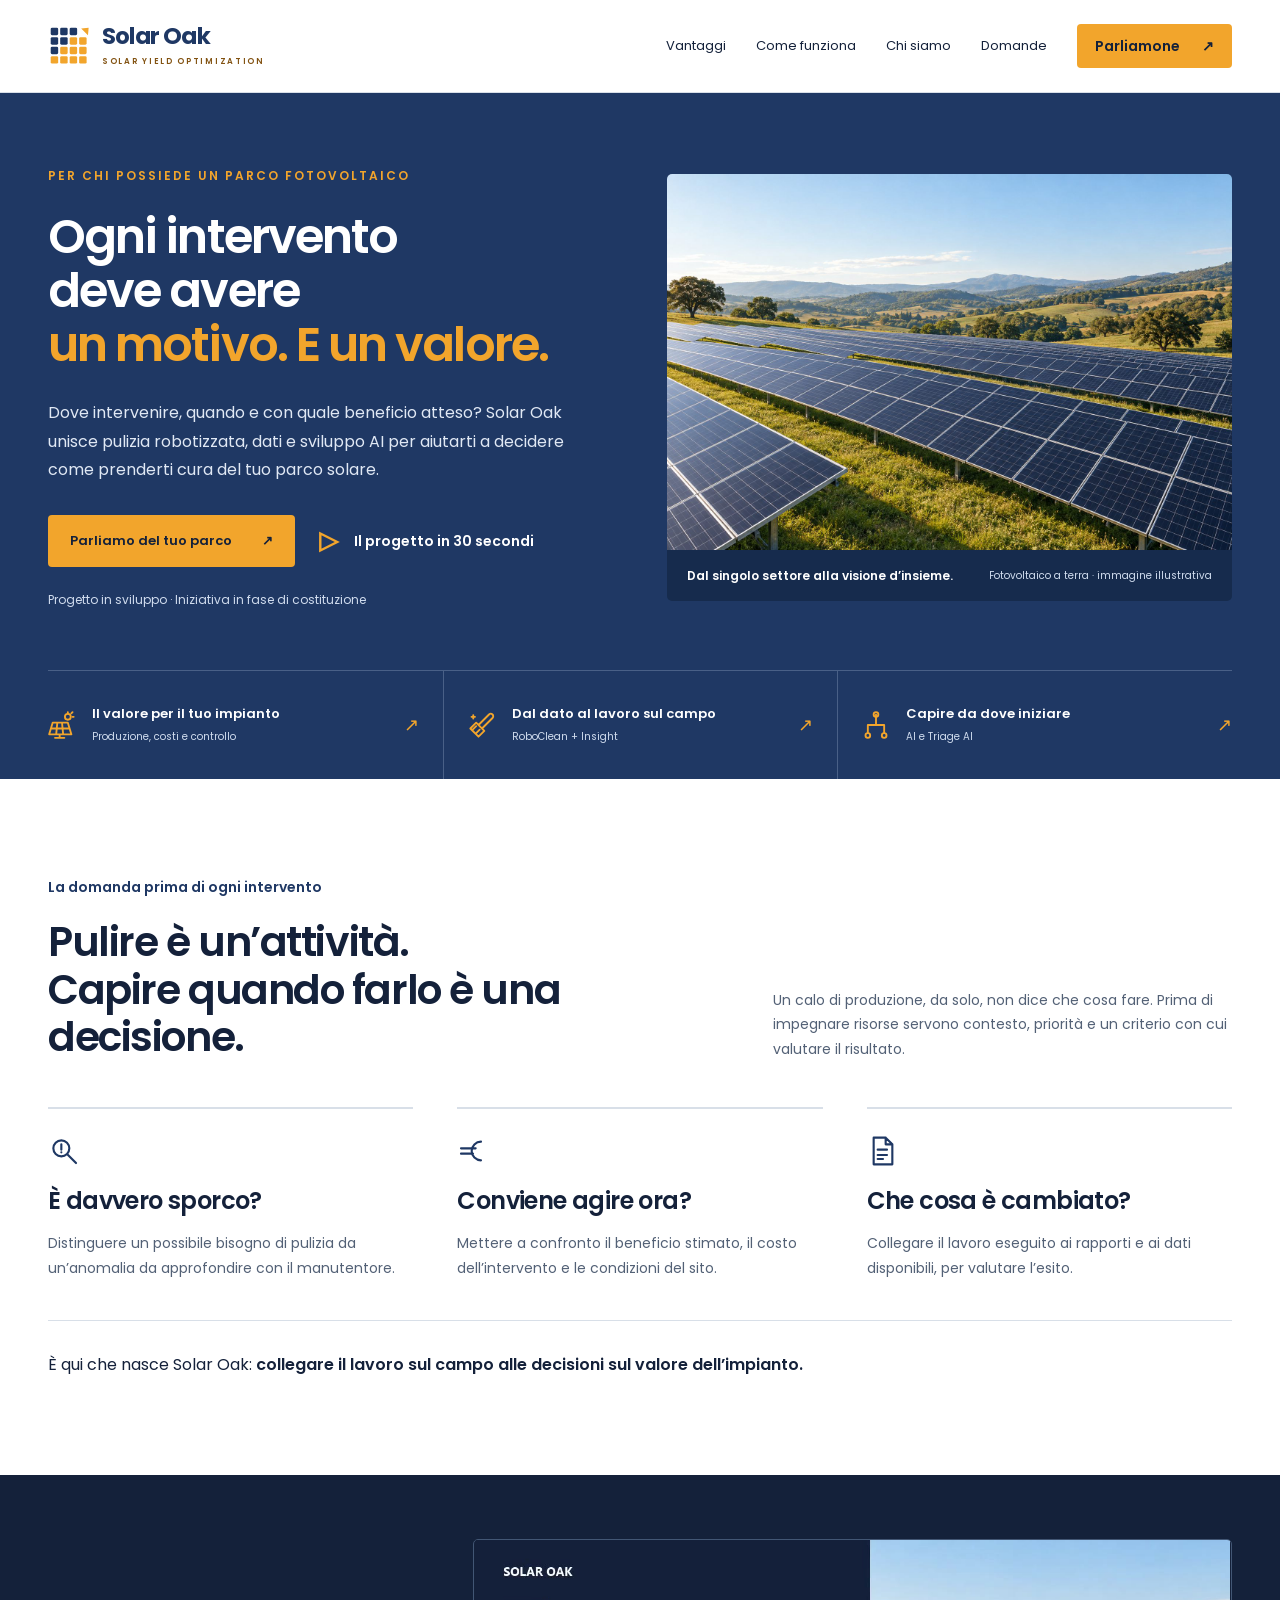
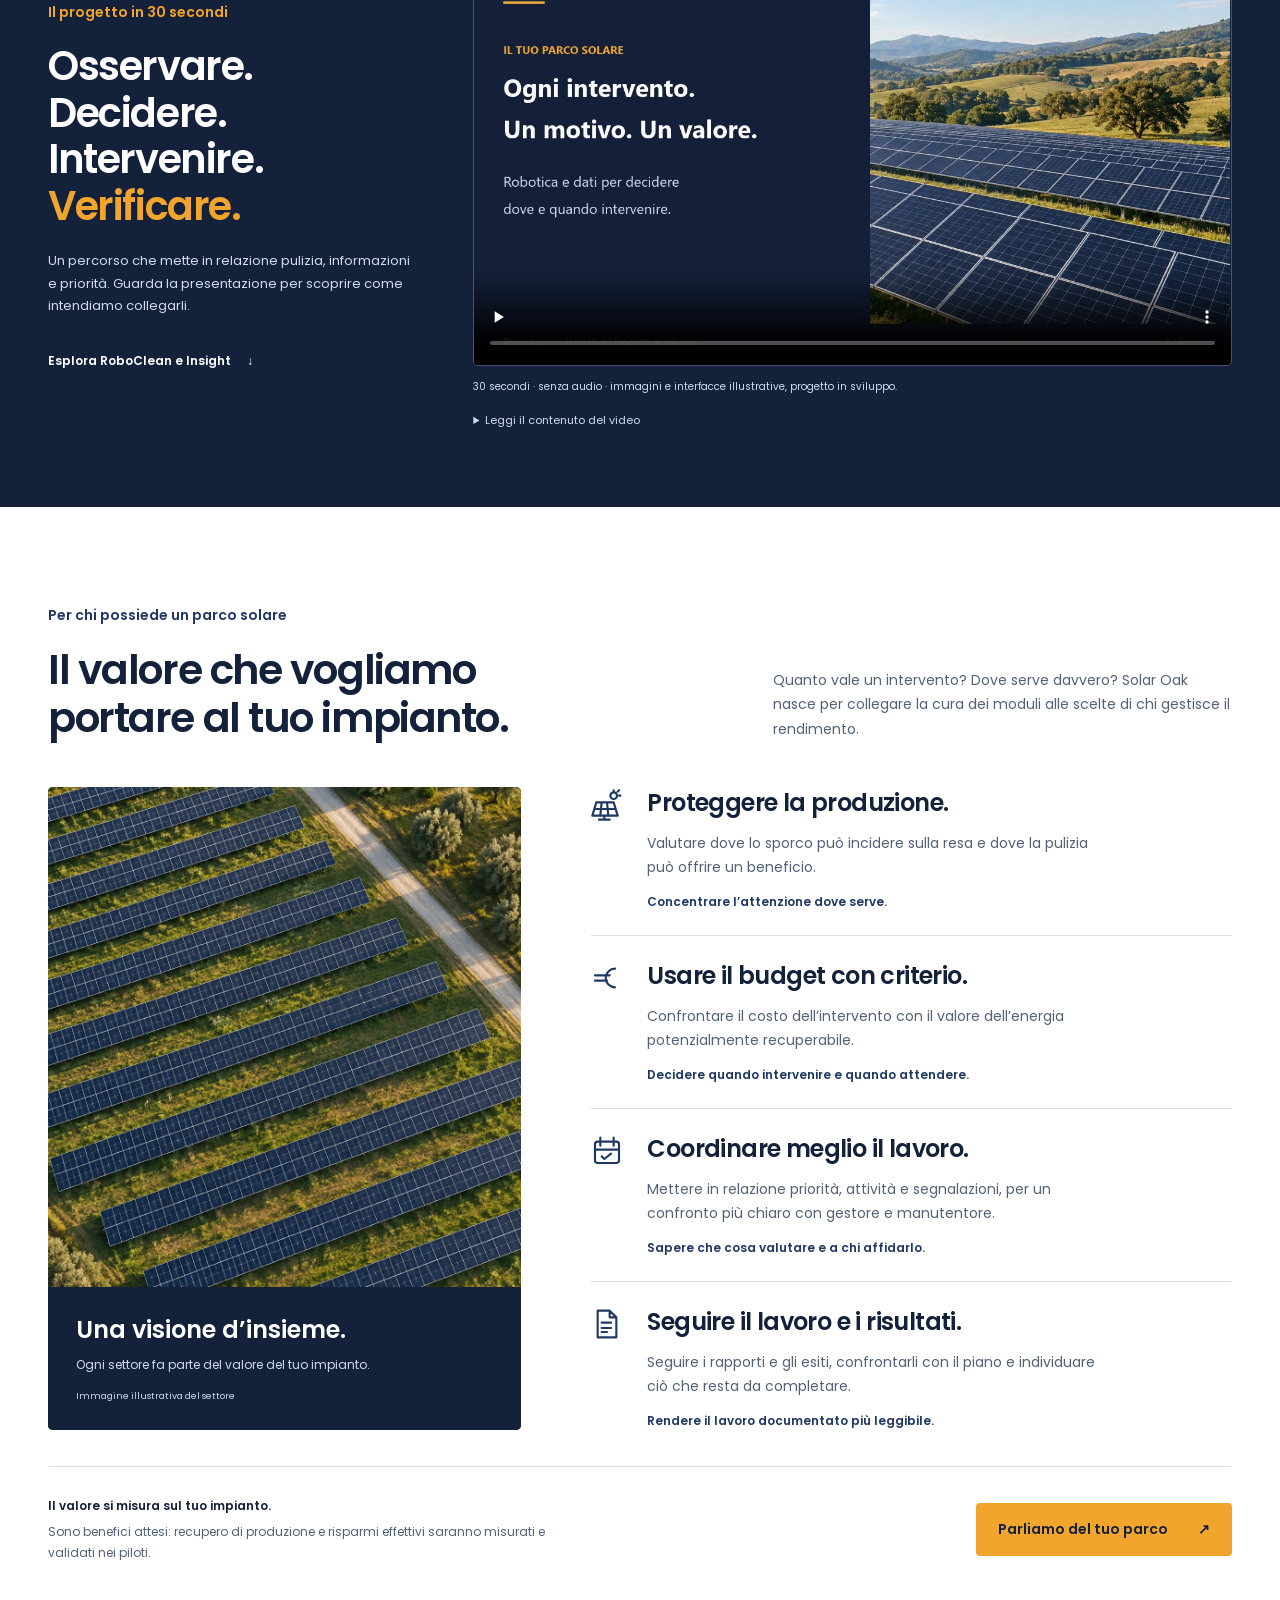
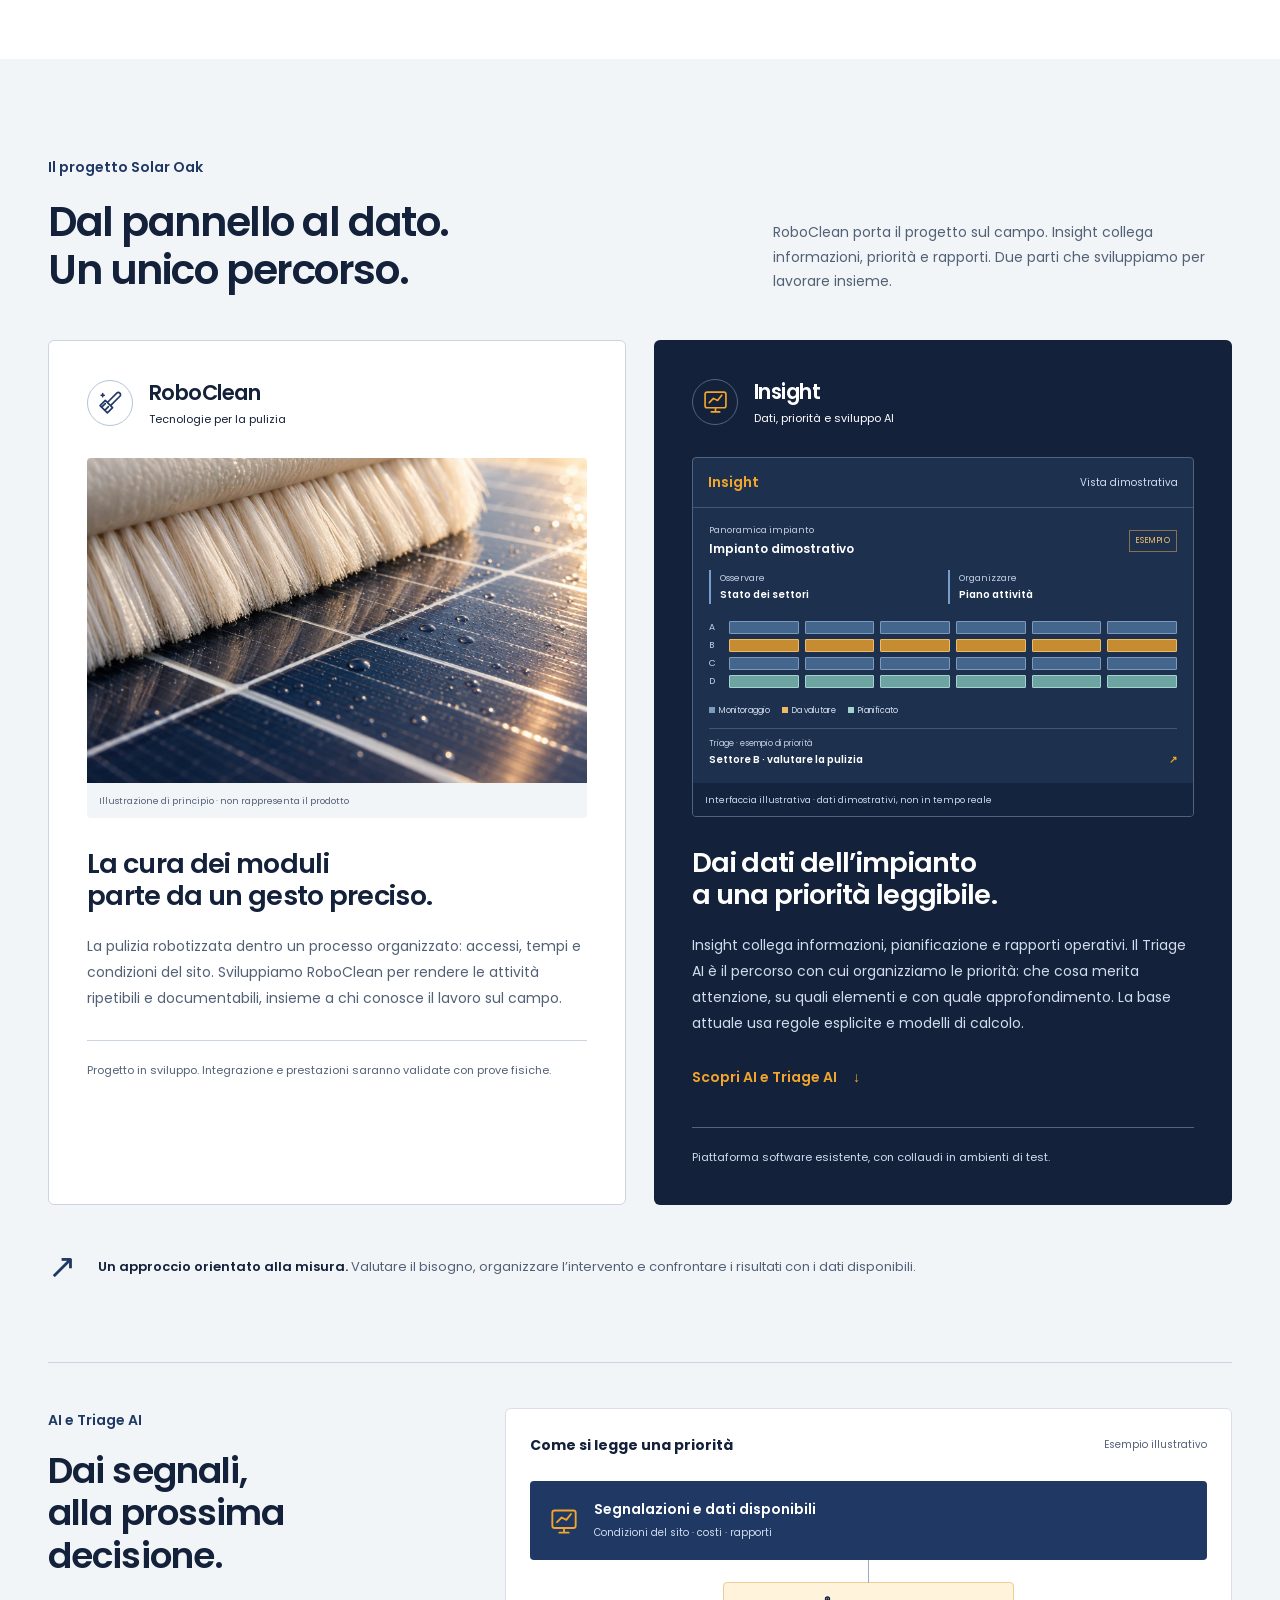
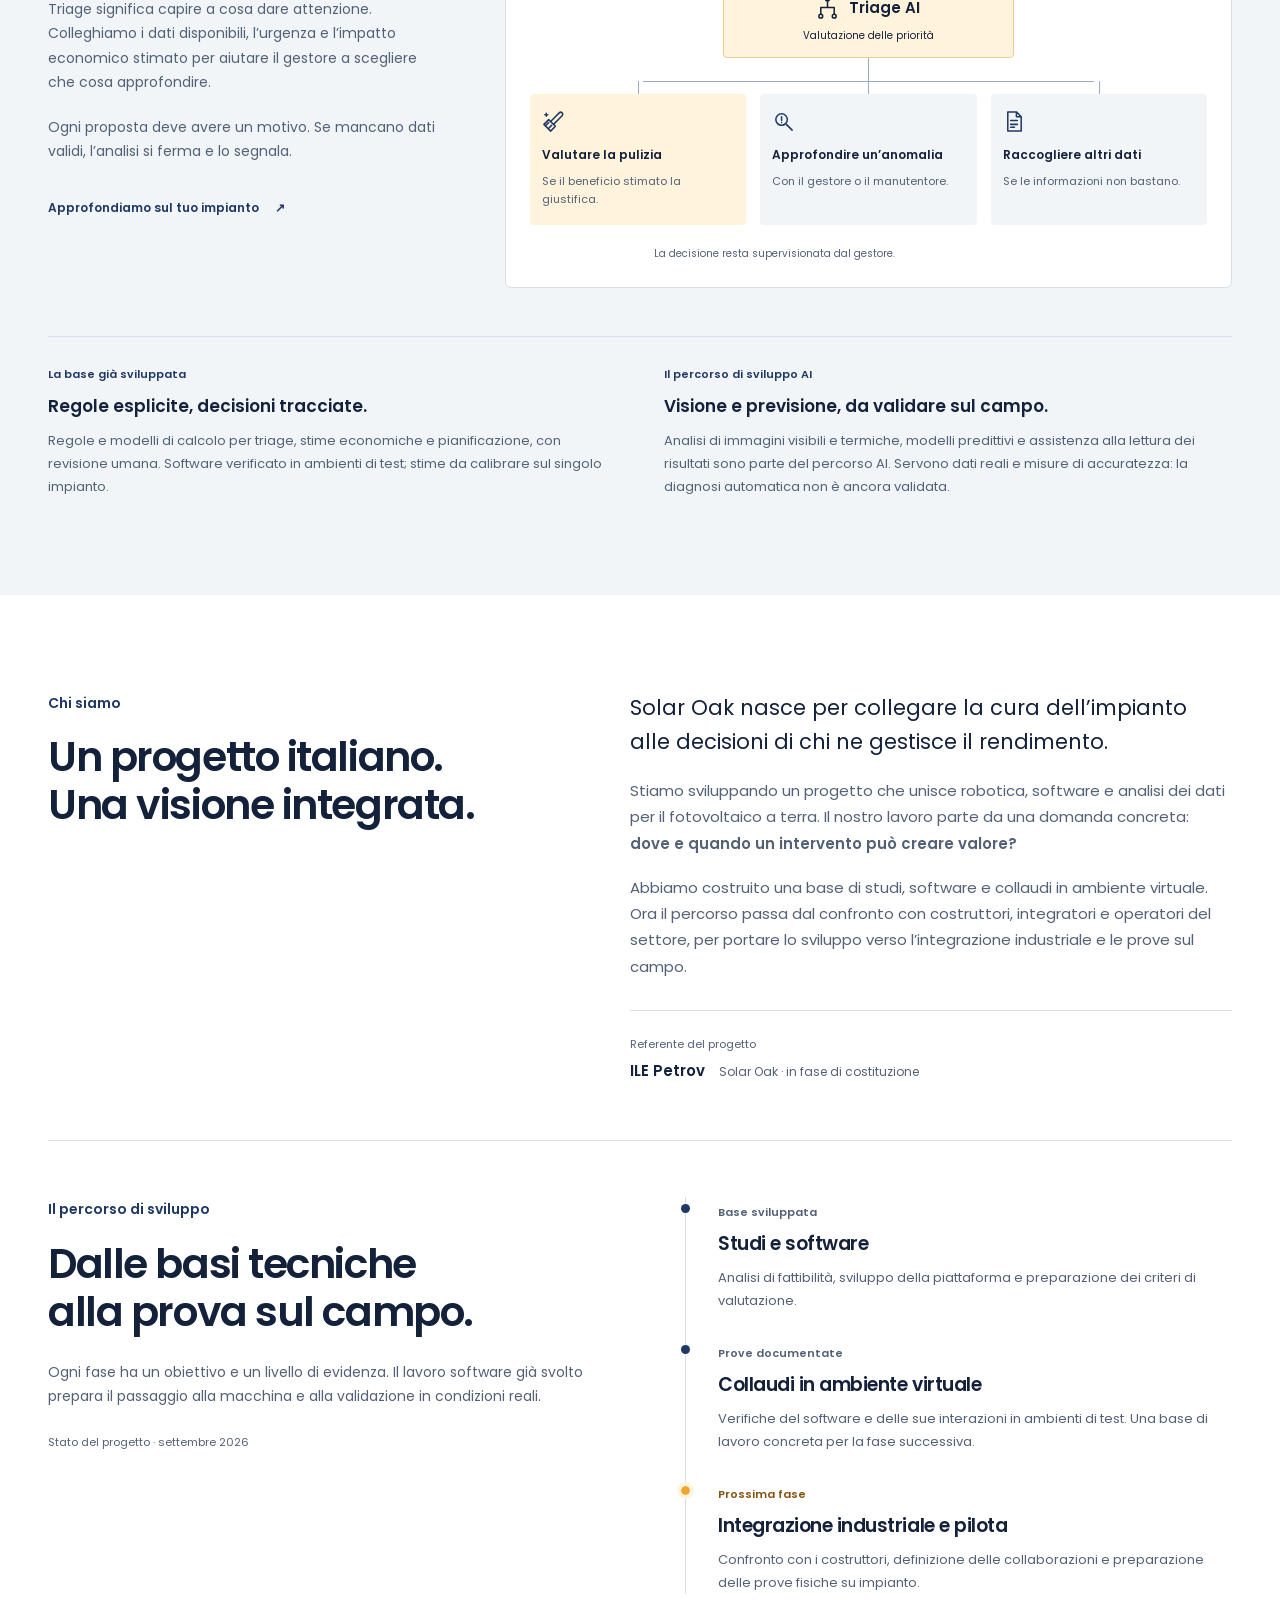
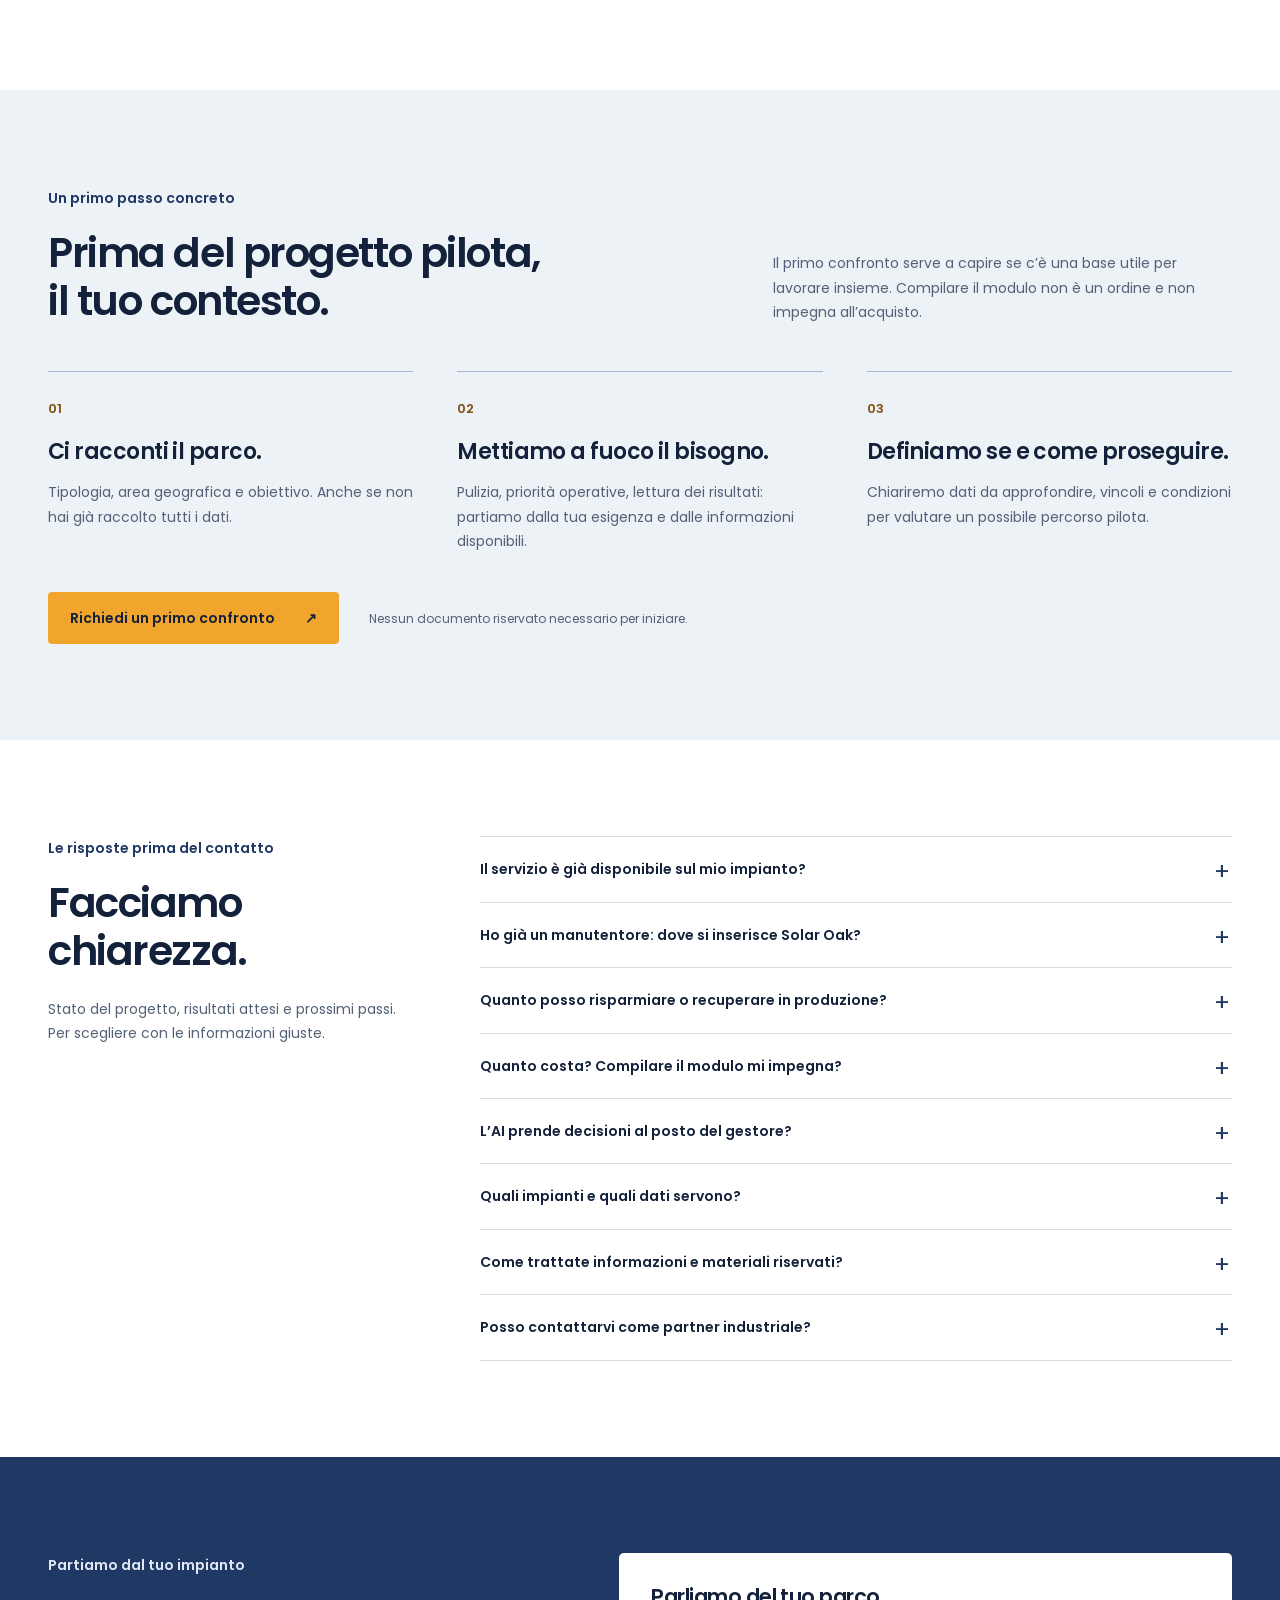
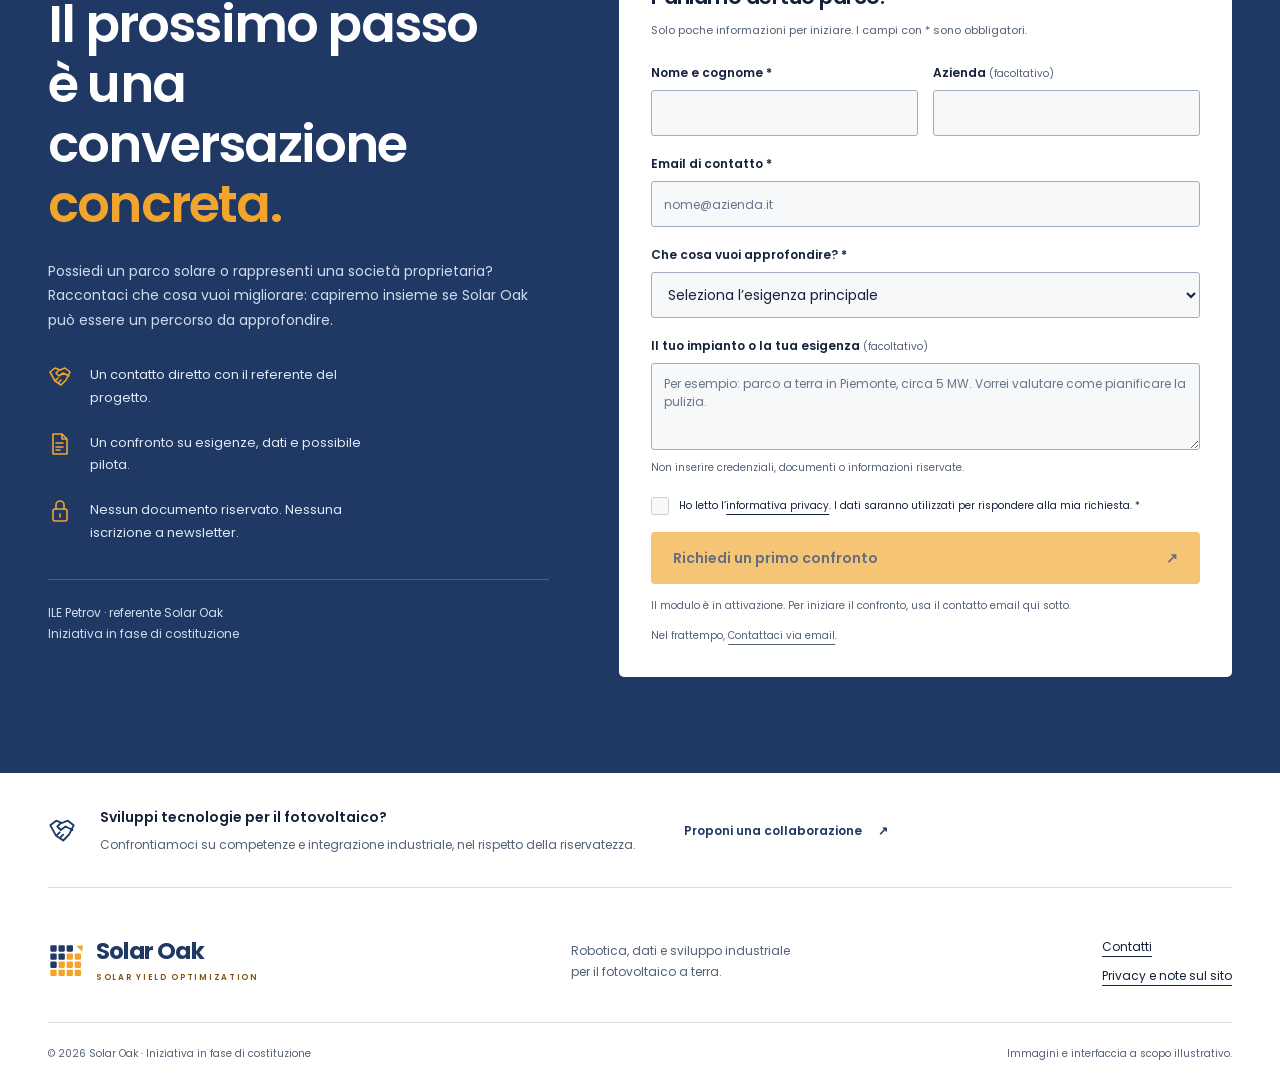
==== commit e12d425d: "Normalize contact section whitespace" ====
--- a/index.html
+++ b/index.html
@@ -175,7 +175,7 @@
         <button class="button" type="submit" disabled>Richiedi un primo confronto <span aria-hidden="true">↗</span></button>
         </fieldset>
         <p class="form-status" id="form-status" role="status" tabindex="-1">Il modulo è in attivazione. Per iniziare il confronto, usa il contatto email qui sotto.</p>
-        
+
         <p class="form-alternative">Nel frattempo, <a href="mailto:ilepetrov.ip@gmail.com?subject=Solar%20Oak%20-%20Primo%20confronto">Contattaci via email</a>.</p>
       </form>
     </div></section>
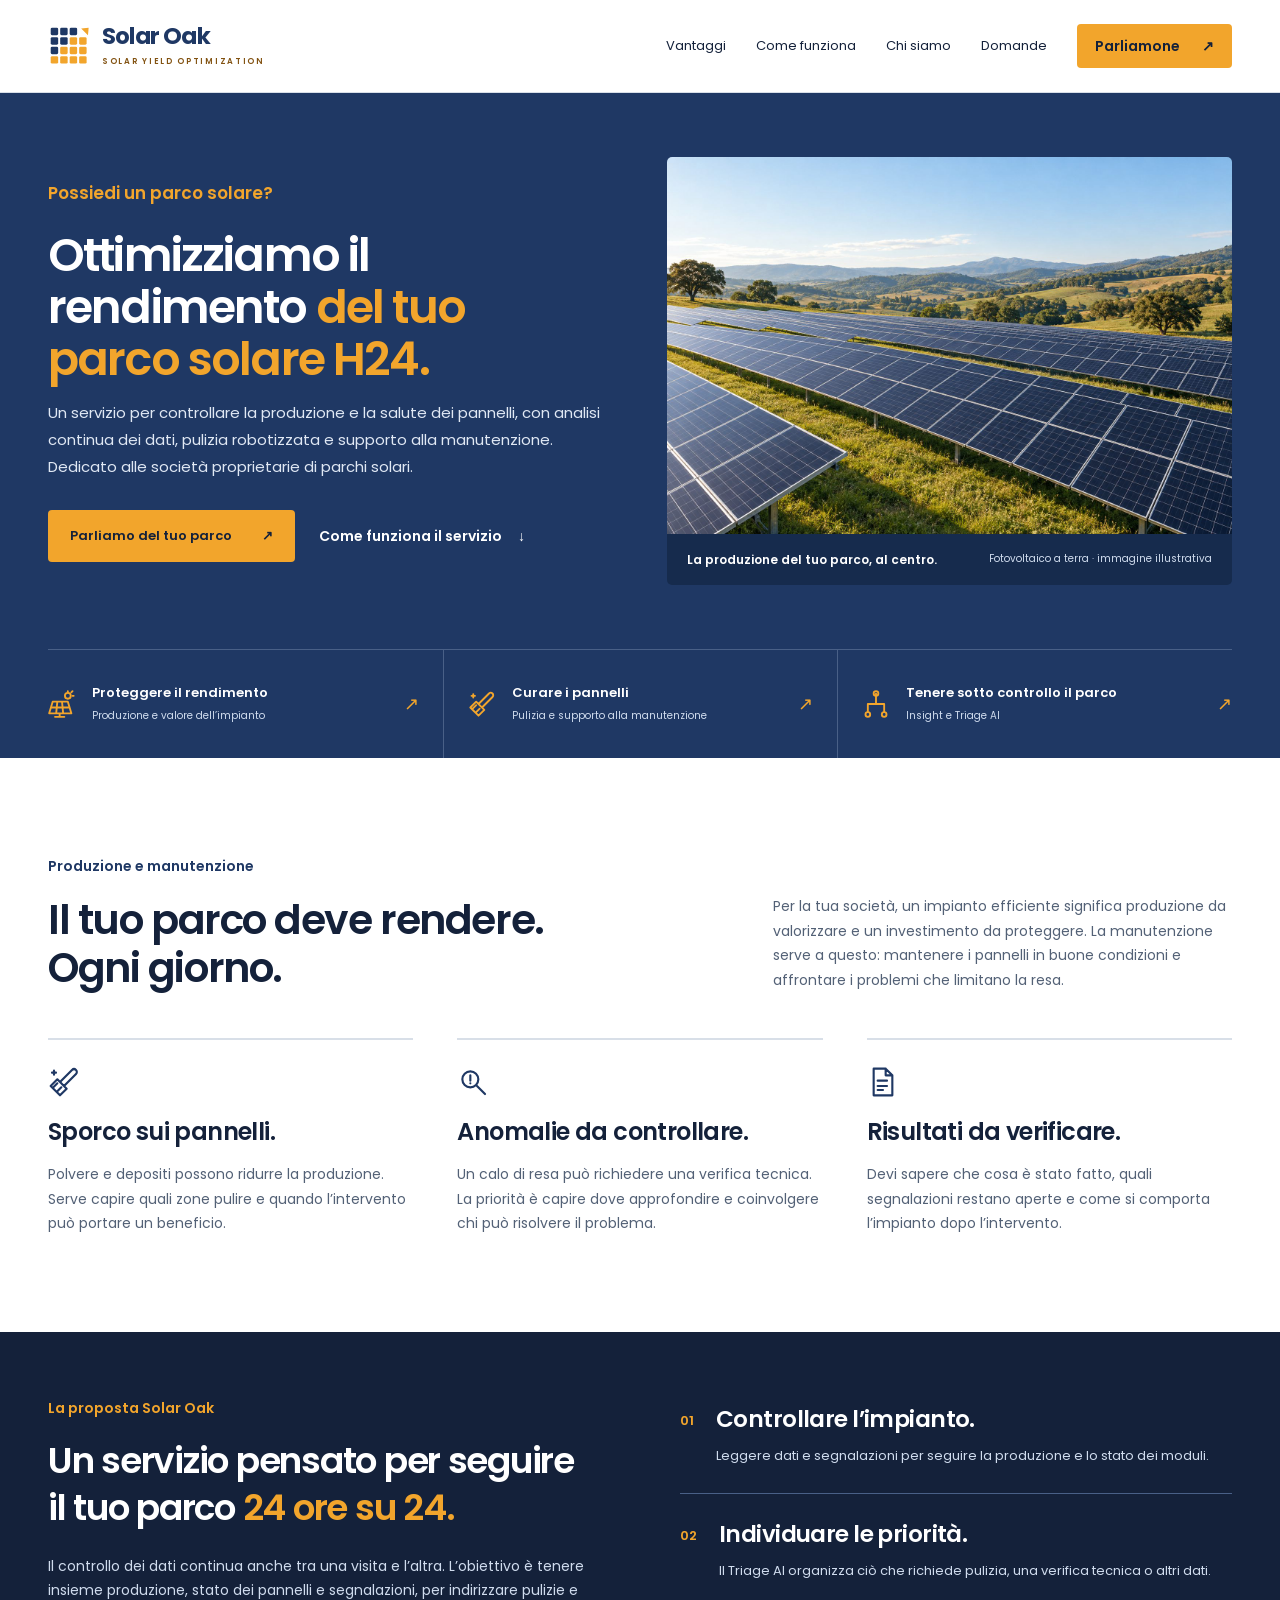
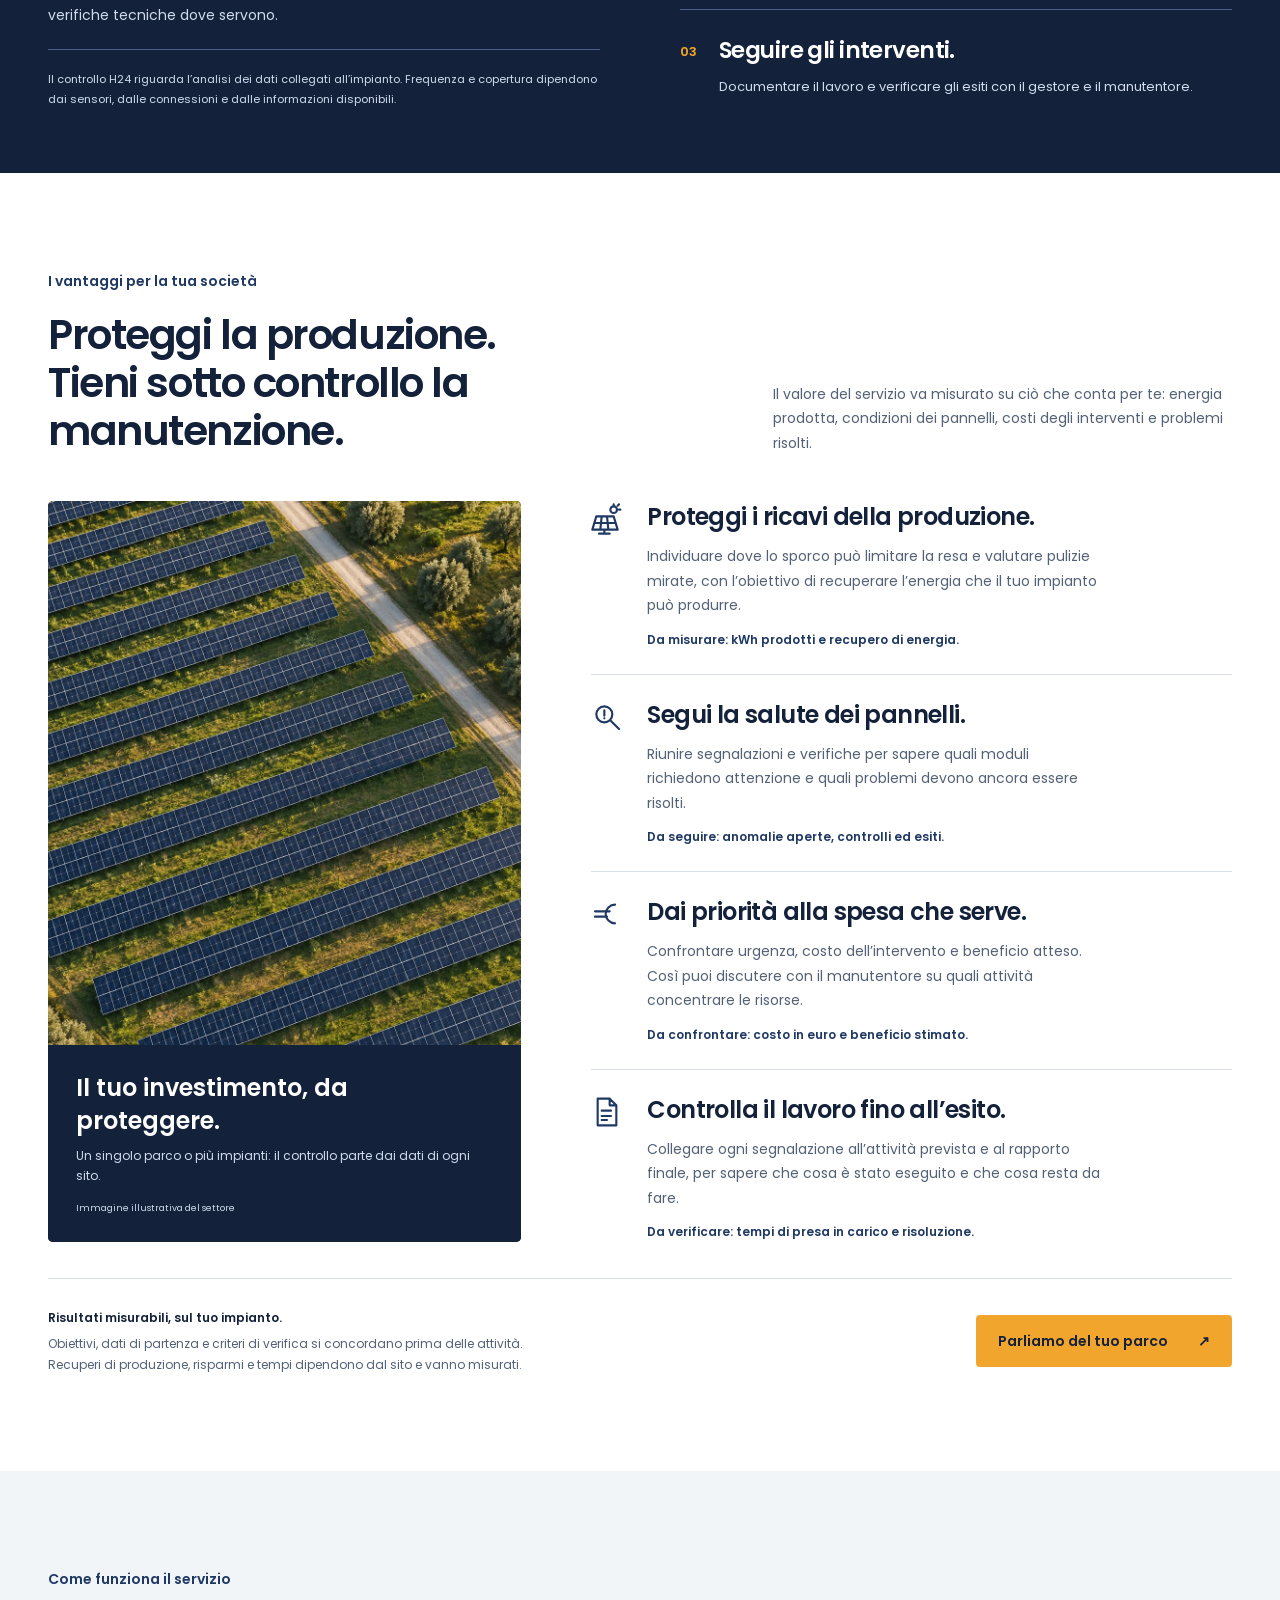
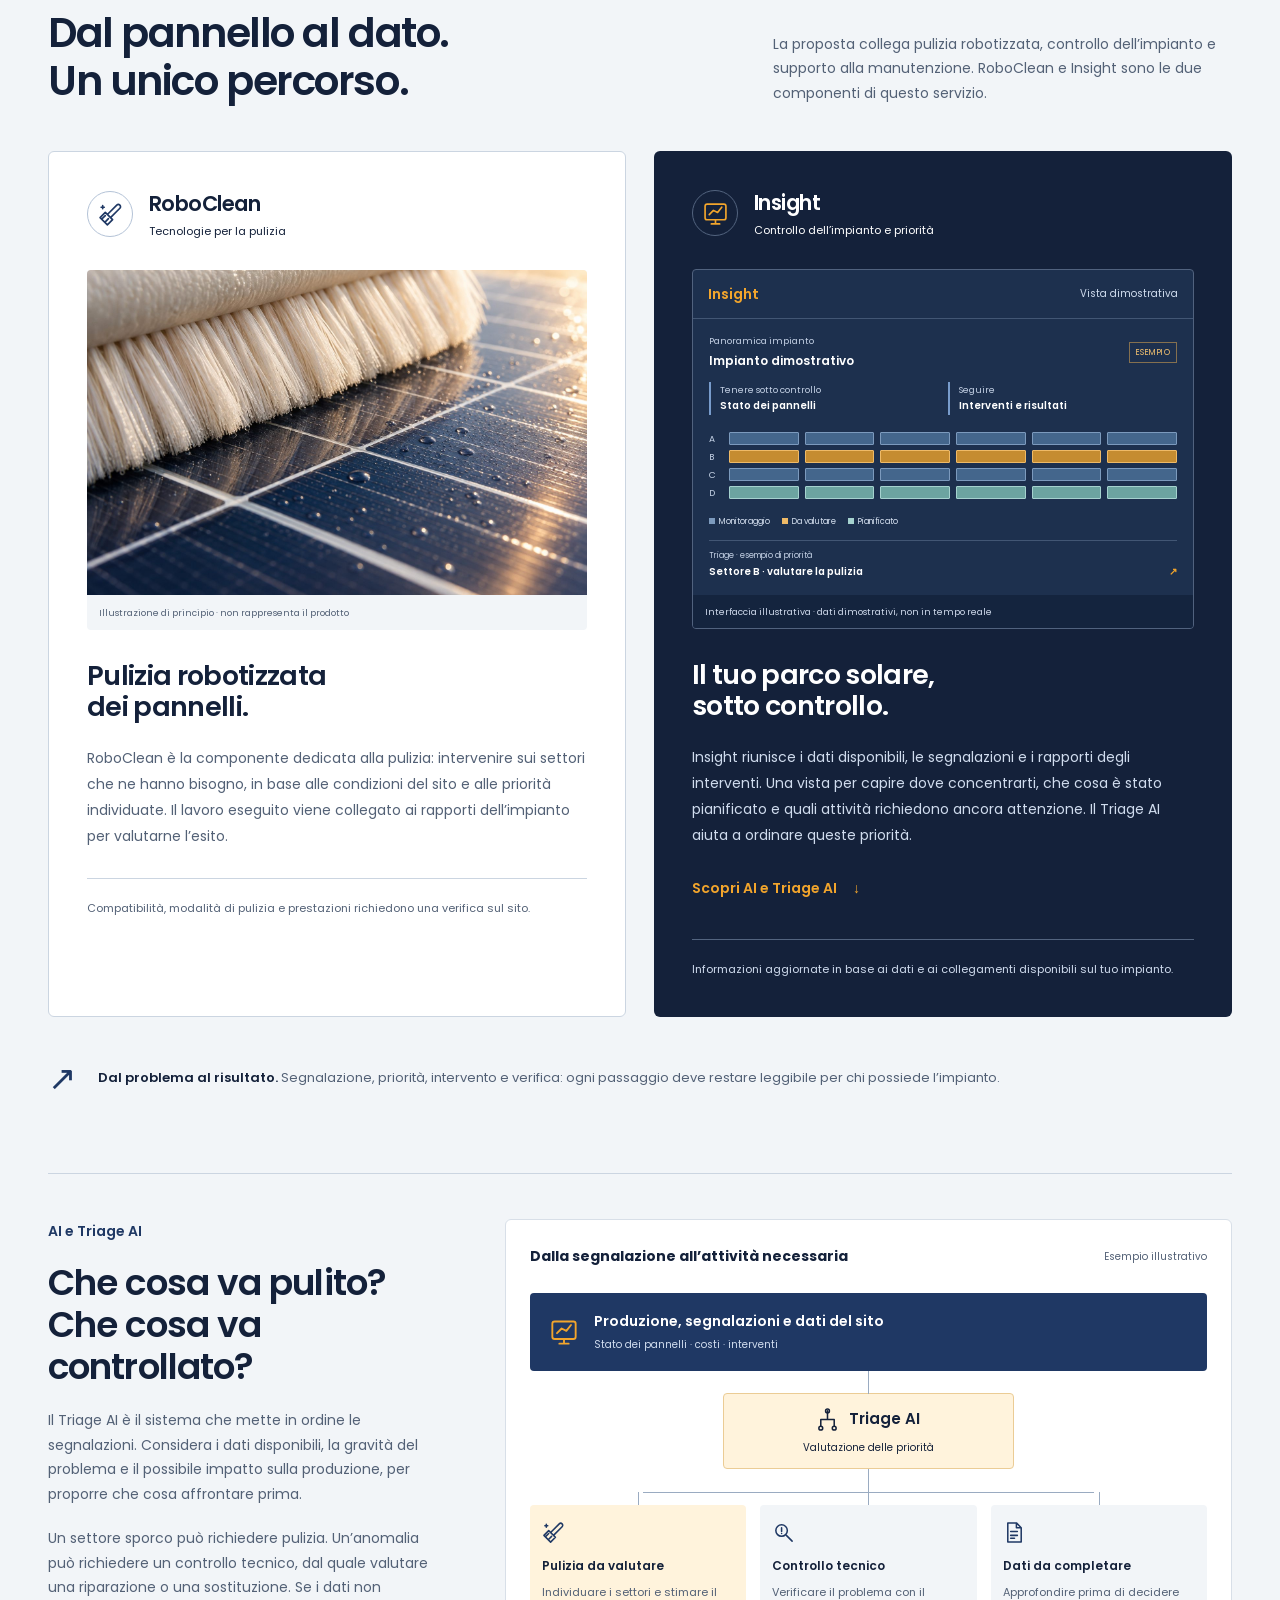
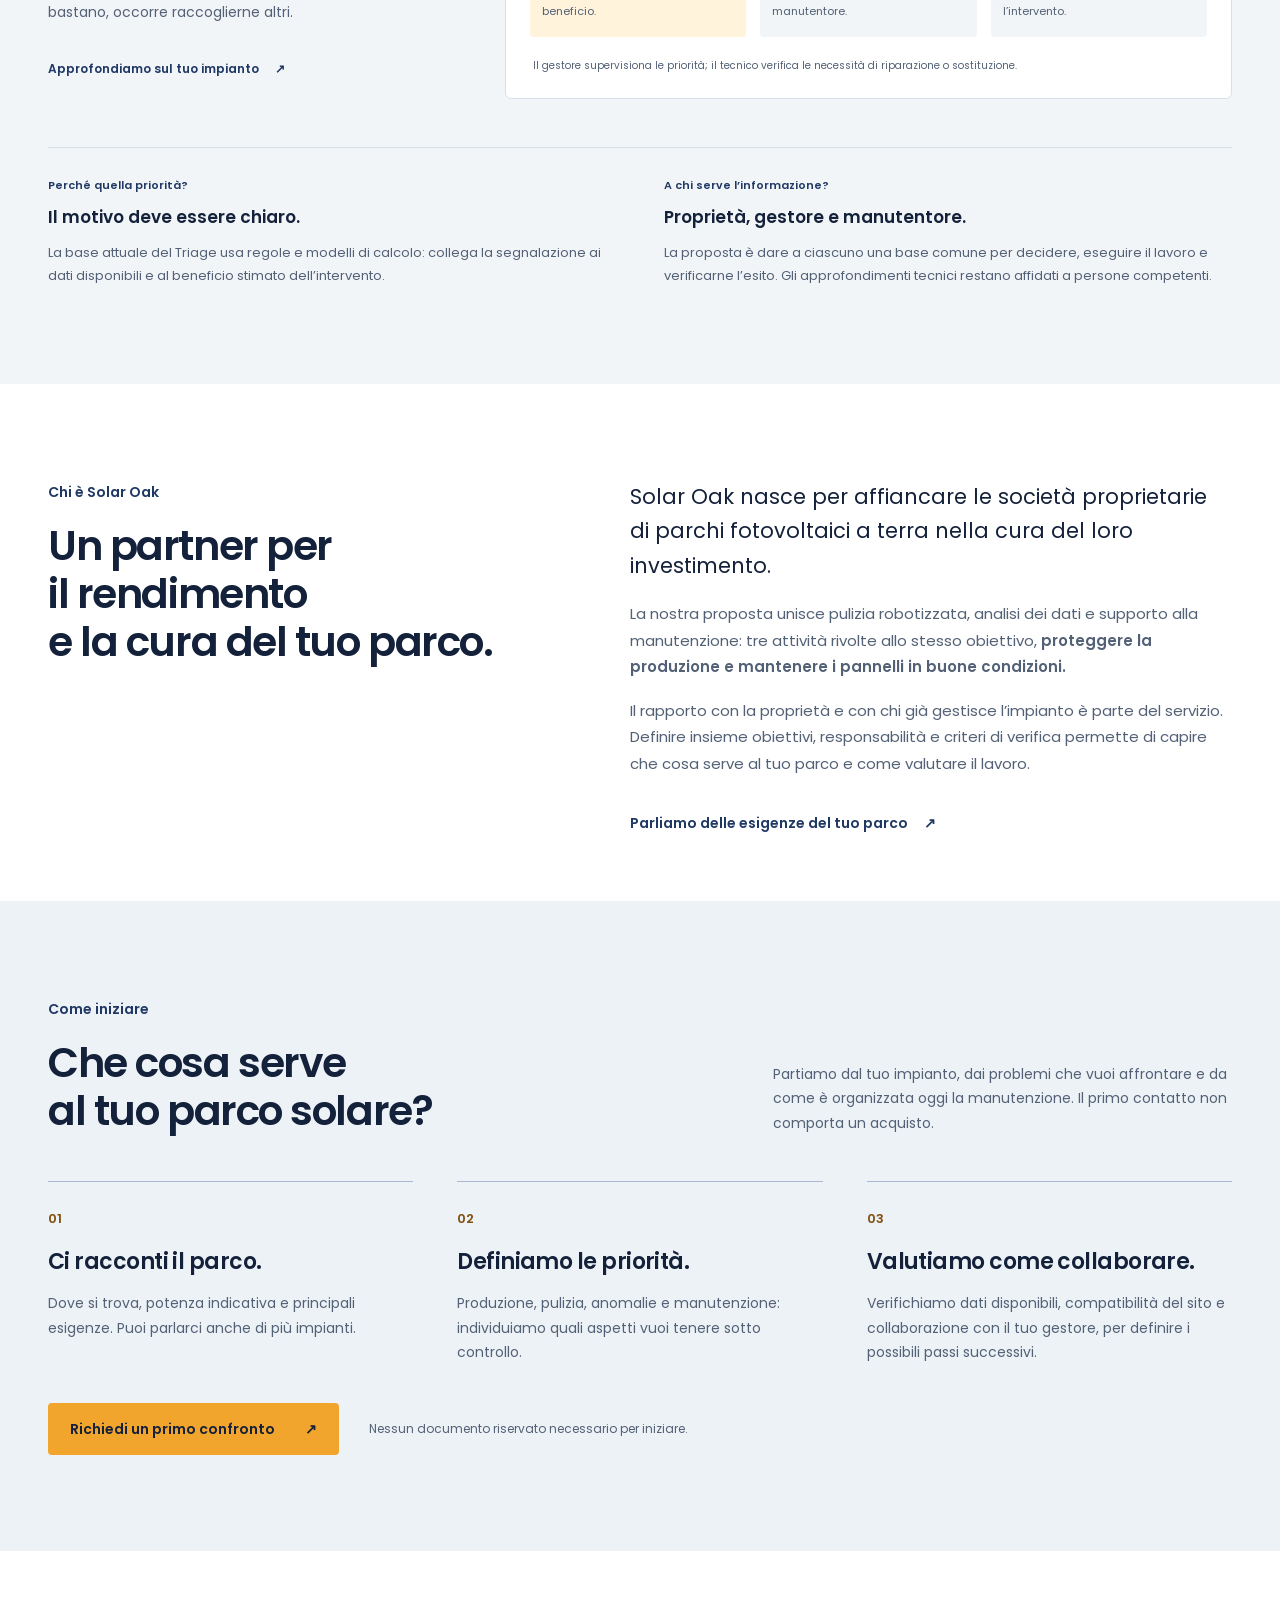
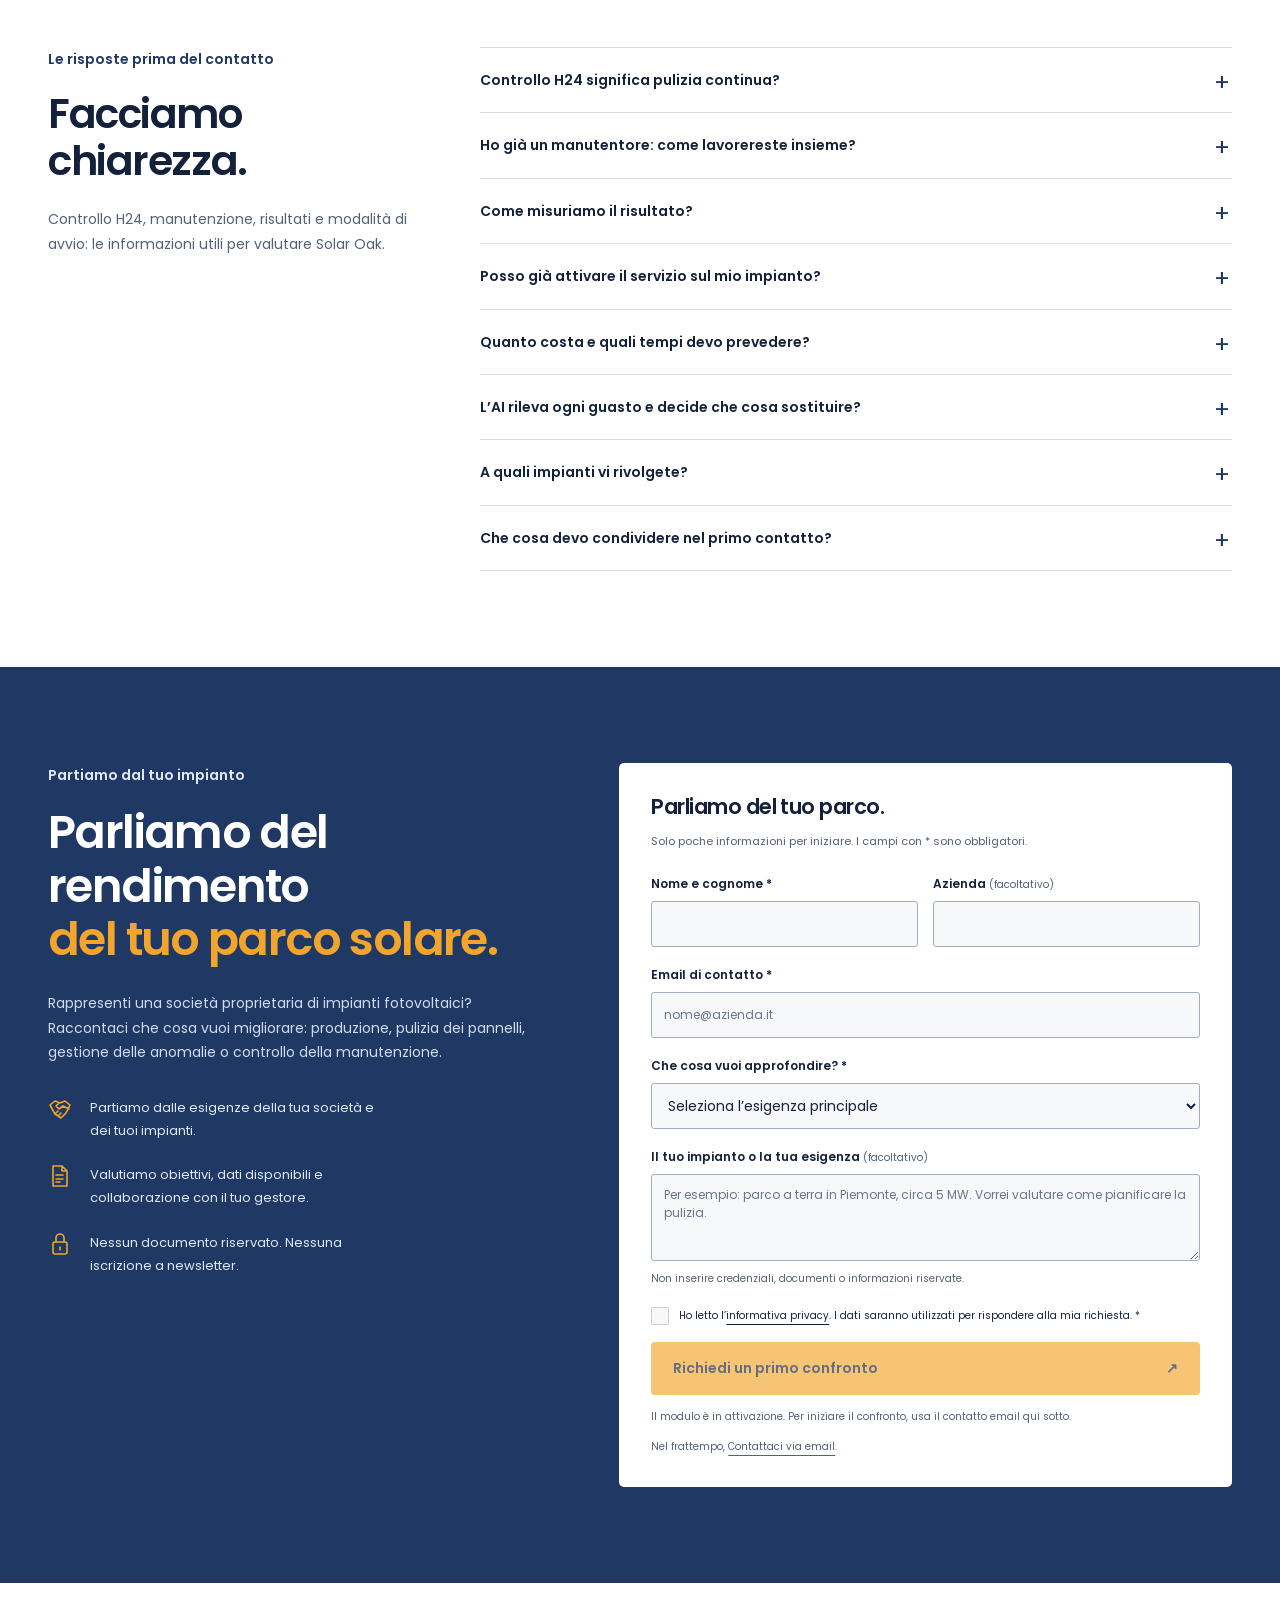
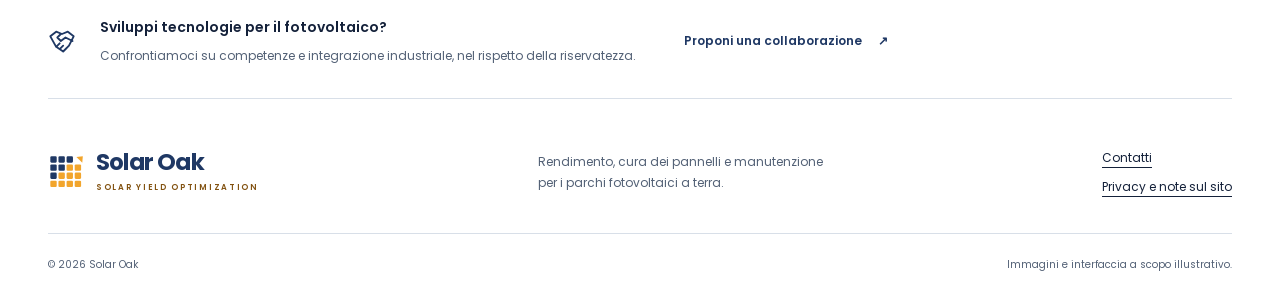
==== commit 5b377b6c: "Refocus Solar Oak on solar park owners and H24 yield proposition" ====
--- a/index.html
+++ b/index.html
@@ -4,19 +4,19 @@
   <meta charset="utf-8">
   <meta name="viewport" content="width=device-width, initial-scale=1">
   <meta name="theme-color" content="#1F3864">
-  <meta name="description" content="Possiedi un parco fotovoltaico? Scopri come Solar Oak sviluppa robotica, Insight e Triage AI per valutare pulizia, costi e priorità. Richiedi un primo confronto.">
+  <meta name="description" content="Possiedi un parco solare? Solar Oak propone controllo continuo, pulizia robotizzata e supporto alla manutenzione per proteggere rendimento e salute dei pannelli.">
   <meta name="robots" content="index,follow">
   <meta name="referrer" content="strict-origin-when-cross-origin">
-  <title>Solar Oak | Più valore alle decisioni sul tuo parco solare</title>
+  <title>Solar Oak | Ottimizziamo il rendimento del tuo parco solare H24</title>
   <link rel="canonical" href="https://ilepetrov.github.io/solaroak/">
   <link rel="icon" href="assets/solar-oak-icon.svg" type="image/svg+xml">
   <link rel="preload" href="assets/poppins-600.woff2" as="font" type="font/woff2" crossorigin>
-  <link rel="stylesheet" href="styles.css?v=20260919-1">
+  <link rel="stylesheet" href="styles.css?v=20260919-2">
   <meta property="og:locale" content="it_IT">
   <meta property="og:type" content="website">
   <meta property="og:site_name" content="Solar Oak">
-  <meta property="og:title" content="Solar Oak | Più valore alle decisioni sul tuo parco solare">
-  <meta property="og:description" content="Dove intervenire, quando e con quale beneficio atteso? RoboClean, Insight e Triage AI per il fotovoltaico a terra. Un progetto in sviluppo: partiamo dal tuo impianto.">
+  <meta property="og:title" content="Solar Oak | Ottimizziamo il rendimento del tuo parco solare H24">
+  <meta property="og:description" content="Rendimento, salute dei pannelli e manutenzione. Scopri la proposta Solar Oak per le società proprietarie di parchi fotovoltaici a terra.">
   <meta property="og:url" content="https://ilepetrov.github.io/solaroak/">
   <meta property="og:image" content="https://ilepetrov.github.io/solaroak/assets/parco-fotovoltaico.jpg">
   <meta property="og:image:alt" content="Paesaggio illustrativo di un parco fotovoltaico a terra">
@@ -40,124 +40,117 @@
     <section class="hero" aria-labelledby="hero-title">
       <div class="wrap hero-grid">
         <div class="hero-copy">
-          <p class="eyebrow">Per chi possiede un parco fotovoltaico</p>
-          <h1 id="hero-title">Ogni intervento<br>deve avere<br><span>un motivo. E un valore.</span></h1>
-          <p class="hero-description">Dove intervenire, quando e con quale beneficio atteso? Solar Oak unisce pulizia robotizzata, dati e sviluppo AI per aiutarti a decidere come prenderti cura del tuo parco solare.</p>
-          <div class="hero-actions"><a class="button" href="#contatti">Parliamo del tuo parco <span aria-hidden="true">↗</span></a><a class="text-link light" href="#in-breve"><span class="play-symbol" aria-hidden="true">▷</span> Il progetto in 30 secondi</a></div>
-          <p class="hero-note">Progetto in sviluppo · Iniziativa in fase di costituzione</p>
+          <p class="eyebrow">Possiedi un parco solare?</p>
+          <h1 id="hero-title">Ottimizziamo il rendimento <span>del tuo parco solare H24.</span></h1>
+          <p class="hero-description">Un servizio per controllare la produzione e la salute dei pannelli, con analisi continua dei dati, pulizia robotizzata e supporto alla manutenzione. Dedicato alle società proprietarie di parchi solari.</p>
+          <div class="hero-actions"><a class="button" href="#contatti">Parliamo del tuo parco <span aria-hidden="true">↗</span></a><a class="text-link light" href="#progetto">Come funziona il servizio <span aria-hidden="true">↓</span></a></div>
         </div>
-        <figure class="hero-figure"><img src="assets/parco-fotovoltaico.jpg" width="1536" height="1024" fetchpriority="high" alt="Filari di pannelli fotovoltaici in un paesaggio collinare, immagine illustrativa del settore"><figcaption><span>Dal singolo settore alla visione d’insieme.</span>Fotovoltaico a terra · immagine illustrativa</figcaption></figure>
+        <figure class="hero-figure"><img src="assets/parco-fotovoltaico.jpg" width="1536" height="1024" fetchpriority="high" alt="Filari di pannelli fotovoltaici in un paesaggio collinare, immagine illustrativa del settore"><figcaption><span>La produzione del tuo parco, al centro.</span>Fotovoltaico a terra · immagine illustrativa</figcaption></figure>
       </div>
-      <div class="hero-footer wrap" aria-label="Esplora il progetto">
-        <a href="#vantaggi-proprietari"><svg class="icon" aria-hidden="true" focusable="false"><use href="#icon-panel"></use></svg><span><strong>Il valore per il tuo impianto</strong><small>Produzione, costi e controllo</small></span><b aria-hidden="true">↗</b></a>
-        <a href="#progetto"><svg class="icon" aria-hidden="true" focusable="false"><use href="#icon-brush"></use></svg><span><strong>Dal dato al lavoro sul campo</strong><small>RoboClean + Insight</small></span><b aria-hidden="true">↗</b></a>
-        <a href="#ai-triage"><svg class="icon" aria-hidden="true" focusable="false"><use href="#icon-triage"></use></svg><span><strong>Capire da dove iniziare</strong><small>AI e Triage AI</small></span><b aria-hidden="true">↗</b></a>
+      <div class="hero-footer wrap" aria-label="Scopri il servizio">
+        <a href="#vantaggi-proprietari"><svg class="icon" aria-hidden="true" focusable="false"><use href="#icon-panel"></use></svg><span><strong>Proteggere il rendimento</strong><small>Produzione e valore dell’impianto</small></span><b aria-hidden="true">↗</b></a>
+        <a href="#progetto"><svg class="icon" aria-hidden="true" focusable="false"><use href="#icon-brush"></use></svg><span><strong>Curare i pannelli</strong><small>Pulizia e supporto alla manutenzione</small></span><b aria-hidden="true">↗</b></a>
+        <a href="#ai-triage"><svg class="icon" aria-hidden="true" focusable="false"><use href="#icon-triage"></use></svg><span><strong>Tenere sotto controllo il parco</strong><small>Insight e Triage AI</small></span><b aria-hidden="true">↗</b></a>
       </div>
     </section>
 
 
     <section class="section wrap problem-section" id="il-problema" aria-labelledby="problem-title">
-      <div class="section-heading"><div><p class="section-label">La domanda prima di ogni intervento</p><h2 id="problem-title">Pulire è un’attività.<br>Capire quando farlo è una decisione.</h2></div><p>Un calo di produzione, da solo, non dice che cosa fare. Prima di impegnare risorse servono contesto, priorità e un criterio con cui valutare il risultato.</p></div>
+      <div class="section-heading"><div><p class="section-label">Produzione e manutenzione</p><h2 id="problem-title">Il tuo parco deve rendere.<br>Ogni giorno.</h2></div><p>Per la tua società, un impianto efficiente significa produzione da valorizzare e un investimento da proteggere. La manutenzione serve a questo: mantenere i pannelli in buone condizioni e affrontare i problemi che limitano la resa.</p></div>
       <div class="decision-questions">
-        <article><svg class="icon" aria-hidden="true"><use href="#icon-search"></use></svg><h3>È davvero sporco?</h3><p>Distinguere un possibile bisogno di pulizia da un’anomalia da approfondire con il manutentore.</p></article>
-        <article><svg class="icon" aria-hidden="true"><use href="#icon-euro"></use></svg><h3>Conviene agire ora?</h3><p>Mettere a confronto il beneficio stimato, il costo dell’intervento e le condizioni del sito.</p></article>
-        <article><svg class="icon" aria-hidden="true"><use href="#icon-report"></use></svg><h3>Che cosa è cambiato?</h3><p>Collegare il lavoro eseguito ai rapporti e ai dati disponibili, per valutare l’esito.</p></article>
+        <article><svg class="icon" aria-hidden="true"><use href="#icon-brush"></use></svg><h3>Sporco sui pannelli.</h3><p>Polvere e depositi possono ridurre la produzione. Serve capire quali zone pulire e quando l’intervento può portare un beneficio.</p></article>
+        <article><svg class="icon" aria-hidden="true"><use href="#icon-search"></use></svg><h3>Anomalie da controllare.</h3><p>Un calo di resa può richiedere una verifica tecnica. La priorità è capire dove approfondire e coinvolgere chi può risolvere il problema.</p></article>
+        <article><svg class="icon" aria-hidden="true"><use href="#icon-report"></use></svg><h3>Risultati da verificare.</h3><p>Devi sapere che cosa è stato fatto, quali segnalazioni restano aperte e come si comporta l’impianto dopo l’intervento.</p></article>
       </div>
-      <p class="problem-conclusion">È qui che nasce Solar Oak: <strong>collegare il lavoro sul campo alle decisioni sul valore dell’impianto.</strong></p>
     </section>
 
-    <section class="film-section" id="in-breve" aria-labelledby="film-title"><div class="wrap film-grid">
-      <div><p class="section-label">Il progetto in 30 secondi</p><h2 id="film-title">Osservare.<br> Decidere.<br> Intervenire.<br> <span>Verificare.</span></h2><p>Un percorso che mette in relazione pulizia, informazioni e priorità. Guarda la presentazione per scoprire come intendiamo collegarli.</p><a class="text-link light" href="#progetto">Esplora RoboClean e Insight <span aria-hidden="true">↓</span></a></div>
-      <div class="film-media"><video controls playsinline preload="none" poster="assets/solaroak-presentazione.jpg" aria-label="Solar Oak: presentazione illustrativa di 30 secondi, senza audio" aria-describedby="film-caption"><source src="assets/solaroak-presentazione.mp4" type="video/mp4"><track kind="captions" src="assets/solaroak-presentazione.vtt" srclang="it" label="Italiano"><p><a href="assets/solaroak-presentazione.mp4">Apri la presentazione video</a>.</p></video><p id="film-caption">30 secondi · senza audio · immagini e interfacce illustrative, progetto in sviluppo.</p><details class="film-transcript"><summary>Leggi il contenuto del video</summary><p>Ogni intervento deve avere un motivo e un valore. Solar Oak parte dai dati per valutare dove e quando intervenire. RoboClean è il progetto di pulizia robotizzata. Insight collega informazioni, attività e rapporti. Triage AI organizza le priorità con regole esplicite e supervisione umana; l’AI visiva e predittiva è da validare. Il prossimo passo è la prova sul campo. Vuoi approfondire? Partiamo dal tuo impianto.</p></details></div>
+    <section class="continuous-care" id="controllo-continuo" aria-labelledby="continuous-title"><div class="wrap continuous-grid">
+      <div><p class="section-label">La proposta Solar Oak</p><h2 id="continuous-title">Un servizio pensato per seguire il tuo parco <span>24 ore su 24.</span></h2><p>Il controllo dei dati continua anche tra una visita e l’altra. L’obiettivo è tenere insieme produzione, stato dei pannelli e segnalazioni, per indirizzare pulizie e verifiche tecniche dove servono.</p><p class="continuous-scope">Il controllo H24 riguarda l’analisi dei dati collegati all’impianto. Frequenza e copertura dipendono dai sensori, dalle connessioni e dalle informazioni disponibili.</p></div>
+      <ol class="care-cycle"><li><span>01</span><div><h3>Controllare l’impianto.</h3><p>Leggere dati e segnalazioni per seguire la produzione e lo stato dei moduli.</p></div></li><li><span>02</span><div><h3>Individuare le priorità.</h3><p>Il Triage AI organizza ciò che richiede pulizia, una verifica tecnica o altri dati.</p></div></li><li><span>03</span><div><h3>Seguire gli interventi.</h3><p>Documentare il lavoro e verificare gli esiti con il gestore e il manutentore.</p></div></li></ol>
     </div></section>
 
     <section id="vantaggi-proprietari" class="section wrap owner-benefits" aria-labelledby="benefits-title">
-      <div class="section-heading"><div><p class="section-label">Per chi possiede un parco solare</p><h2 id="benefits-title">Il valore che vogliamo<br>portare al tuo impianto.</h2></div><p>Quanto vale un intervento? Dove serve davvero? Solar Oak nasce per collegare la cura dei moduli alle scelte di chi gestisce il rendimento.</p></div>
+      <div class="section-heading"><div><p class="section-label">I vantaggi per la tua società</p><h2 id="benefits-title">Proteggi la produzione.<br>Tieni sotto controllo la manutenzione.</h2></div><p>Il valore del servizio va misurato su ciò che conta per te: energia prodotta, condizioni dei pannelli, costi degli interventi e problemi risolti.</p></div>
       <div class="benefits-layout">
-        <figure class="owner-visual"><img src="assets/parco-solare-aereo.jpg" width="1024" height="1536" loading="lazy" alt="Vista aerea illustrativa di filari fotovoltaici, prati e percorsi di accesso"><figcaption><span>Una visione d’insieme.</span>Ogni settore fa parte del valore del tuo impianto.<small>Immagine illustrativa del settore</small></figcaption></figure>
+        <figure class="owner-visual"><img src="assets/parco-solare-aereo.jpg" width="1024" height="1536" loading="lazy" alt="Vista aerea illustrativa di filari fotovoltaici, prati e percorsi di accesso"><figcaption><span>Il tuo investimento, da proteggere.</span>Un singolo parco o più impianti: il controllo parte dai dati di ogni sito.<small>Immagine illustrativa del settore</small></figcaption></figure>
         <div class="benefits-list">
-          <article><svg class="icon" aria-hidden="true" focusable="false"><use href="#icon-panel"></use></svg><div><h3>Proteggere la produzione.</h3><p>Valutare dove lo sporco può incidere sulla resa e dove la pulizia può offrire un beneficio.</p><span class="benefit-takeaway">Concentrare l’attenzione dove serve.</span></div></article>
-          <article><svg class="icon" aria-hidden="true" focusable="false"><use href="#icon-euro"></use></svg><div><h3>Usare il budget con criterio.</h3><p>Confrontare il costo dell’intervento con il valore dell’energia potenzialmente recuperabile.</p><span class="benefit-takeaway">Decidere quando intervenire e quando attendere.</span></div></article>
-          <article><svg class="icon" aria-hidden="true" focusable="false"><use href="#icon-plan"></use></svg><div><h3>Coordinare meglio il lavoro.</h3><p>Mettere in relazione priorità, attività e segnalazioni, per un confronto più chiaro con gestore e manutentore.</p><span class="benefit-takeaway">Sapere che cosa valutare e a chi affidarlo.</span></div></article>
-          <article><svg class="icon" aria-hidden="true" focusable="false"><use href="#icon-report"></use></svg><div><h3>Seguire il lavoro e i risultati.</h3><p>Seguire i rapporti e gli esiti, confrontarli con il piano e individuare ciò che resta da completare.</p><span class="benefit-takeaway">Rendere il lavoro documentato più leggibile.</span></div></article>
+          <article><svg class="icon" aria-hidden="true" focusable="false"><use href="#icon-panel"></use></svg><div><h3>Proteggi i ricavi della produzione.</h3><p>Individuare dove lo sporco può limitare la resa e valutare pulizie mirate, con l’obiettivo di recuperare l’energia che il tuo impianto può produrre.</p><span class="benefit-takeaway">Da misurare: kWh prodotti e recupero di energia.</span></div></article>
+          <article><svg class="icon" aria-hidden="true" focusable="false"><use href="#icon-search"></use></svg><div><h3>Segui la salute dei pannelli.</h3><p>Riunire segnalazioni e verifiche per sapere quali moduli richiedono attenzione e quali problemi devono ancora essere risolti.</p><span class="benefit-takeaway">Da seguire: anomalie aperte, controlli ed esiti.</span></div></article>
+          <article><svg class="icon" aria-hidden="true" focusable="false"><use href="#icon-euro"></use></svg><div><h3>Dai priorità alla spesa che serve.</h3><p>Confrontare urgenza, costo dell’intervento e beneficio atteso. Così puoi discutere con il manutentore su quali attività concentrare le risorse.</p><span class="benefit-takeaway">Da confrontare: costo in euro e beneficio stimato.</span></div></article>
+          <article><svg class="icon" aria-hidden="true" focusable="false"><use href="#icon-report"></use></svg><div><h3>Controlla il lavoro fino all’esito.</h3><p>Collegare ogni segnalazione all’attività prevista e al rapporto finale, per sapere che cosa è stato eseguito e che cosa resta da fare.</p><span class="benefit-takeaway">Da verificare: tempi di presa in carico e risoluzione.</span></div></article>
         </div>
       </div>
-      <div class="benefits-footer"><p><strong>Il valore si misura sul tuo impianto.</strong> Sono benefici attesi: recupero di produzione e risparmi effettivi saranno misurati e validati nei piloti.</p><a class="button" href="#contatti">Parliamo del tuo parco <span aria-hidden="true">↗</span></a></div>
+      <div class="benefits-footer"><p><strong>Risultati misurabili, sul tuo impianto.</strong> Obiettivi, dati di partenza e criteri di verifica si concordano prima delle attività. Recuperi di produzione, risparmi e tempi dipendono dal sito e vanno misurati.</p><a class="button" href="#contatti">Parliamo del tuo parco <span aria-hidden="true">↗</span></a></div>
     </section>
 
     <section id="progetto" class="project section" aria-labelledby="project-title">
       <div class="wrap">
-        <div class="section-heading"><div><p class="section-label">Il progetto Solar Oak</p><h2 id="project-title">Dal pannello al dato.<br>Un unico percorso.</h2></div><p>RoboClean porta il progetto sul campo. Insight collega informazioni, priorità e rapporti. Due parti che sviluppiamo per lavorare insieme.</p></div>
+        <div class="section-heading"><div><p class="section-label">Come funziona il servizio</p><h2 id="project-title">Dal pannello al dato.<br>Un unico percorso.</h2></div><p>La proposta collega pulizia robotizzata, controllo dell’impianto e supporto alla manutenzione. RoboClean e Insight sono le due componenti di questo servizio.</p></div>
         <div class="product-grid">
           <article class="product product-light">
             <div class="product-heading"><span class="product-mark"><svg class="icon" aria-hidden="true" focusable="false"><use href="#icon-brush"></use></svg></span><p>RoboClean<span>Tecnologie per la pulizia</span></p></div>
             <figure class="product-visual brush-visual"><img src="assets/pulizia-pannello.jpg" width="1536" height="1024" loading="lazy" alt="Illustrazione di una spazzola a contatto con la superficie di un pannello fotovoltaico"><figcaption>Illustrazione di principio · non rappresenta il prodotto</figcaption></figure>
-            <h3>La cura dei moduli<br>parte da un gesto preciso.</h3><p>La pulizia robotizzata dentro un processo organizzato: accessi, tempi e condizioni del sito. Sviluppiamo RoboClean per rendere le attività ripetibili e documentabili, insieme a chi conosce il lavoro sul campo.</p><p class="product-note">Progetto in sviluppo. Integrazione e prestazioni saranno validate con prove fisiche.</p>
+            <h3>Pulizia robotizzata<br>dei pannelli.</h3><p>RoboClean è la componente dedicata alla pulizia: intervenire sui settori che ne hanno bisogno, in base alle condizioni del sito e alle priorità individuate. Il lavoro eseguito viene collegato ai rapporti dell’impianto per valutarne l’esito.</p><p class="product-note">Compatibilità, modalità di pulizia e prestazioni richiedono una verifica sul sito.</p>
           </article>
           <article class="product product-dark">
-            <div class="product-heading"><span class="product-mark"><svg class="icon" aria-hidden="true" focusable="false"><use href="#icon-insight"></use></svg></span><p>Insight<span>Dati, priorità e sviluppo AI</span></p></div>
+            <div class="product-heading"><span class="product-mark"><svg class="icon" aria-hidden="true" focusable="false"><use href="#icon-insight"></use></svg></span><p>Insight<span>Controllo dell’impianto e priorità</span></p></div>
             <figure class="product-visual insight-visual" aria-label="Esempio illustrativo della piattaforma Insight, con dati dimostrativi">
               <div class="dashboard-bar"><strong>Insight</strong><span>Vista dimostrativa</span></div>
               <div class="dashboard-body"><div class="dashboard-title"><div><span>Panoramica impianto</span><strong>Impianto dimostrativo</strong></div><span class="demo-tag">ESEMPIO</span></div>
-                <div class="dashboard-summary"><div><span>Osservare</span><strong>Stato dei settori</strong></div><div><span>Organizzare</span><strong>Piano attività</strong></div></div>
+                <div class="dashboard-summary"><div><span>Tenere sotto controllo</span><strong>Stato dei pannelli</strong></div><div><span>Seguire</span><strong>Interventi e risultati</strong></div></div>
                 <div class="dashboard-map" role="img" aria-label="Schema dimostrativo di quattro settori: A e C da monitorare, B da valutare, D con attività pianificata"><div><span>A</span><i></i><i></i><i></i><i></i><i></i><i></i></div><div class="sector-review"><span>B</span><i></i><i></i><i></i><i></i><i></i><i></i></div><div><span>C</span><i></i><i></i><i></i><i></i><i></i><i></i></div><div class="sector-planned"><span>D</span><i></i><i></i><i></i><i></i><i></i><i></i></div></div>
                 <div class="map-key"><span>Monitoraggio</span><span>Da valutare</span><span>Pianificato</span></div>
                 <div class="dashboard-task"><span>Triage · esempio di priorità</span><strong>Settore B · valutare la pulizia <span aria-hidden="true">↗</span></strong></div>
               </div><figcaption>Interfaccia illustrativa · dati dimostrativi, non in tempo reale</figcaption>
             </figure>
-            <h3>Dai dati dell’impianto<br>a una priorità leggibile.</h3><p>Insight collega informazioni, pianificazione e rapporti operativi. Il Triage AI è il percorso con cui organizziamo le priorità: che cosa merita attenzione, su quali elementi e con quale approfondimento. La base attuale usa regole esplicite e modelli di calcolo.</p><a class="text-link light" href="#ai-triage">Scopri AI e Triage AI <span aria-hidden="true">↓</span></a><p class="product-note">Piattaforma software esistente, con collaudi in ambienti di test.</p>
+            <h3>Il tuo parco solare,<br>sotto controllo.</h3><p>Insight riunisce i dati disponibili, le segnalazioni e i rapporti degli interventi. Una vista per capire dove concentrarti, che cosa è stato pianificato e quali attività richiedono ancora attenzione. Il Triage AI aiuta a ordinare queste priorità.</p><a class="text-link light" href="#ai-triage">Scopri AI e Triage AI <span aria-hidden="true">↓</span></a><p class="product-note">Informazioni aggiornate in base ai dati e ai collegamenti disponibili sul tuo impianto.</p>
           </article>
         </div>
-        <div class="project-principle"><span aria-hidden="true">↗</span><p><strong>Un approccio orientato alla misura.</strong> Valutare il bisogno, organizzare l’intervento e confrontare i risultati con i dati disponibili.</p></div>
+        <div class="project-principle"><span aria-hidden="true">↗</span><p><strong>Dal problema al risultato.</strong> Segnalazione, priorità, intervento e verifica: ogni passaggio deve restare leggibile per chi possiede l’impianto.</p></div>
         <section class="value-story" id="ai-triage" aria-labelledby="value-title">
-          <div class="value-intro"><p class="section-label">AI e Triage AI</p><h3 id="value-title">Dai segnali,<br>alla prossima decisione.</h3><p>Triage significa capire a cosa dare attenzione. Colleghiamo i dati disponibili, l’urgenza e l’impatto economico stimato per aiutare il gestore a scegliere che cosa approfondire.</p><p>Ogni proposta deve avere un motivo. Se mancano dati validi, l’analisi si ferma e lo segnala.</p><a class="text-link" href="#contatti">Approfondiamo sul tuo impianto <span aria-hidden="true">↗</span></a></div>
+          <div class="value-intro"><p class="section-label">AI e Triage AI</p><h3 id="value-title">Che cosa va pulito?<br>Che cosa va controllato?</h3><p>Il Triage AI è il sistema che mette in ordine le segnalazioni. Considera i dati disponibili, la gravità del problema e il possibile impatto sulla produzione, per proporre che cosa affrontare prima.</p><p>Un settore sporco può richiedere pulizia. Un’anomalia può richiedere un controllo tecnico, dal quale valutare una riparazione o una sostituzione. Se i dati non bastano, occorre raccoglierne altri.</p><a class="text-link" href="#contatti">Approfondiamo sul tuo impianto <span aria-hidden="true">↗</span></a></div>
           <div class="triage-board" aria-labelledby="triage-demo-title">
-            <div class="triage-board-heading"><h4 id="triage-demo-title">Come si legge una priorità</h4><span>Esempio illustrativo</span></div>
-            <div class="triage-source"><svg class="icon" aria-hidden="true" focusable="false"><use href="#icon-insight"></use></svg><div><strong>Segnalazioni e dati disponibili</strong><span>Condizioni del sito · costi · rapporti</span></div></div>
+            <div class="triage-board-heading"><h4 id="triage-demo-title">Dalla segnalazione all’attività necessaria</h4><span>Esempio illustrativo</span></div>
+            <div class="triage-source"><svg class="icon" aria-hidden="true" focusable="false"><use href="#icon-insight"></use></svg><div><strong>Produzione, segnalazioni e dati del sito</strong><span>Stato dei pannelli · costi · interventi</span></div></div>
             <div class="triage-engine"><svg class="icon" aria-hidden="true" focusable="false"><use href="#icon-triage"></use></svg><strong>Triage AI</strong><span>Valutazione delle priorità</span></div>
             <ul class="triage-routes">
-              <li><svg class="icon" aria-hidden="true" focusable="false"><use href="#icon-brush"></use></svg><strong>Valutare la pulizia</strong><p>Se il beneficio stimato la giustifica.</p></li>
-              <li><svg class="icon" aria-hidden="true" focusable="false"><use href="#icon-search"></use></svg><strong>Approfondire un’anomalia</strong><p>Con il gestore o il manutentore.</p></li>
-              <li><svg class="icon" aria-hidden="true" focusable="false"><use href="#icon-report"></use></svg><strong>Raccogliere altri dati</strong><p>Se le informazioni non bastano.</p></li>
+              <li><svg class="icon" aria-hidden="true" focusable="false"><use href="#icon-brush"></use></svg><strong>Pulizia da valutare</strong><p>Individuare i settori e stimare il beneficio.</p></li>
+              <li><svg class="icon" aria-hidden="true" focusable="false"><use href="#icon-search"></use></svg><strong>Controllo tecnico</strong><p>Verificare il problema con il manutentore.</p></li>
+              <li><svg class="icon" aria-hidden="true" focusable="false"><use href="#icon-report"></use></svg><strong>Dati da completare</strong><p>Approfondire prima di decidere l’intervento.</p></li>
             </ul>
-            <p class="triage-supervision">La decisione resta supervisionata dal gestore.</p>
+            <p class="triage-supervision">Il gestore supervisiona le priorità; il tecnico verifica le necessità di riparazione o sostituzione.</p>
           </div>
-          <div class="ai-status"><div><p class="section-label">La base già sviluppata</p><h4>Regole esplicite, decisioni tracciate.</h4><p>Regole e modelli di calcolo per triage, stime economiche e pianificazione, con revisione umana. Software verificato in ambienti di test; stime da calibrare sul singolo impianto.</p></div><div><p class="section-label">Il percorso di sviluppo AI</p><h4>Visione e previsione, da validare sul campo.</h4><p>Analisi di immagini visibili e termiche, modelli predittivi e assistenza alla lettura dei risultati sono parte del percorso AI. Servono dati reali e misure di accuratezza: la diagnosi automatica non è ancora validata.</p></div></div>
+          <div class="ai-status"><div><p class="section-label">Perché quella priorità?</p><h4>Il motivo deve essere chiaro.</h4><p>La base attuale del Triage usa regole e modelli di calcolo: collega la segnalazione ai dati disponibili e al beneficio stimato dell’intervento.</p></div><div><p class="section-label">A chi serve l’informazione?</p><h4>Proprietà, gestore e manutentore.</h4><p>La proposta è dare a ciascuno una base comune per decidere, eseguire il lavoro e verificarne l’esito. Gli approfondimenti tecnici restano affidati a persone competenti.</p></div></div>
         </section>
       </div>
     </section>
 
     <section id="chi-siamo" class="section wrap about" aria-labelledby="about-title">
-      <div><p class="section-label">Chi siamo</p><h2 id="about-title">Un progetto italiano.<br>Una visione integrata.</h2></div>
-      <div class="about-copy"><p class="lead">Solar Oak nasce per collegare la cura dell’impianto alle decisioni di chi ne gestisce il rendimento.</p><p>Stiamo sviluppando un progetto che unisce robotica, software e analisi dei dati per il fotovoltaico a terra. Il nostro lavoro parte da una domanda concreta: <strong>dove e quando un intervento può creare valore?</strong></p><p>Abbiamo costruito una base di studi, software e collaudi in ambiente virtuale. Ora il percorso passa dal confronto con costruttori, integratori e operatori del settore, per portare lo sviluppo verso l’integrazione industriale e le prove sul campo.</p><div class="identity-line"><span>Referente del progetto</span><strong>ILE Petrov</strong><span>Solar Oak · in fase di costituzione</span></div></div>
-    </section>
-
-    <section class="section wrap progress-section" id="sviluppo" aria-labelledby="progress-title">
-      <div class="progress-intro"><p class="section-label">Il percorso di sviluppo</p><h2 id="progress-title">Dalle basi tecniche<br>alla prova sul campo.</h2><p>Ogni fase ha un obiettivo e un livello di evidenza. Il lavoro software già svolto prepara il passaggio alla macchina e alla validazione in condizioni reali.</p><p class="updated">Stato del progetto · settembre 2026</p></div>
-      <ol class="progress-list"><li><span class="phase-state">Base sviluppata</span><h3>Studi e software</h3><p>Analisi di fattibilità, sviluppo della piattaforma e preparazione dei criteri di valutazione.</p></li><li><span class="phase-state">Prove documentate</span><h3>Collaudi in ambiente virtuale</h3><p>Verifiche del software e delle sue interazioni in ambienti di test. Una base di lavoro concreta per la fase successiva.</p></li><li><span class="phase-state next">Prossima fase</span><h3>Integrazione industriale e pilota</h3><p>Confronto con i costruttori, definizione delle collaborazioni e preparazione delle prove fisiche su impianto.</p></li></ol>
+      <div><p class="section-label">Chi è Solar Oak</p><h2 id="about-title">Un partner per il rendimento<br>e la cura del tuo parco.</h2></div>
+      <div class="about-copy"><p class="lead">Solar Oak nasce per affiancare le società proprietarie di parchi fotovoltaici a terra nella cura del loro investimento.</p><p>La nostra proposta unisce pulizia robotizzata, analisi dei dati e supporto alla manutenzione: tre attività rivolte allo stesso obiettivo, <strong>proteggere la produzione e mantenere i pannelli in buone condizioni.</strong></p><p>Il rapporto con la proprietà e con chi già gestisce l’impianto è parte del servizio. Definire insieme obiettivi, responsabilità e criteri di verifica permette di capire che cosa serve al tuo parco e come valutare il lavoro.</p><a class="text-link" href="#contatti">Parliamo delle esigenze del tuo parco <span aria-hidden="true">↗</span></a></div>
     </section>
 
     <section class="first-step section" id="primo-confronto" aria-labelledby="step-title"><div class="wrap">
-      <div class="section-heading"><div><p class="section-label">Un primo passo concreto</p><h2 id="step-title">Prima del progetto pilota,<br>il tuo contesto.</h2></div><p>Il primo confronto serve a capire se c’è una base utile per lavorare insieme. Compilare il modulo non è un ordine e non impegna all’acquisto.</p></div>
-      <ol class="conversation-steps"><li><span>01</span><h3>Ci racconti il parco.</h3><p>Tipologia, area geografica e obiettivo. Anche se non hai già raccolto tutti i dati.</p></li><li><span>02</span><h3>Mettiamo a fuoco il bisogno.</h3><p>Pulizia, priorità operative, lettura dei risultati: partiamo dalla tua esigenza e dalle informazioni disponibili.</p></li><li><span>03</span><h3>Definiamo se e come proseguire.</h3><p>Chiariremo dati da approfondire, vincoli e condizioni per valutare un possibile percorso pilota.</p></li></ol>
+      <div class="section-heading"><div><p class="section-label">Come iniziare</p><h2 id="step-title">Che cosa serve<br>al tuo parco solare?</h2></div><p>Partiamo dal tuo impianto, dai problemi che vuoi affrontare e da come è organizzata oggi la manutenzione. Il primo contatto non comporta un acquisto.</p></div>
+      <ol class="conversation-steps"><li><span>01</span><h3>Ci racconti il parco.</h3><p>Dove si trova, potenza indicativa e principali esigenze. Puoi parlarci anche di più impianti.</p></li><li><span>02</span><h3>Definiamo le priorità.</h3><p>Produzione, pulizia, anomalie e manutenzione: individuiamo quali aspetti vuoi tenere sotto controllo.</p></li><li><span>03</span><h3>Valutiamo come collaborare.</h3><p>Verifichiamo dati disponibili, compatibilità del sito e collaborazione con il tuo gestore, per definire i possibili passi successivi.</p></li></ol>
       <div class="step-action"><a class="button" href="#contatti">Richiedi un primo confronto <span aria-hidden="true">↗</span></a><p>Nessun documento riservato necessario per iniziare.</p></div>
     </div></section>
 
-    <section class="section wrap faq-section" id="domande" aria-labelledby="faq-title"><div><p class="section-label">Le risposte prima del contatto</p><h2 id="faq-title">Facciamo chiarezza.</h2><p class="faq-intro">Stato del progetto, risultati attesi e prossimi passi. Per scegliere con le informazioni giuste.</p></div><div class="faq-list">
-      <details><summary>Il servizio è già disponibile sul mio impianto?</summary><p>Solar Oak è in fase di costituzione e sviluppo. Esistono software e collaudi in ambienti di test; integrazione industriale e prove fisiche sono i passaggi successivi. Oggi puoi avviare un confronto per valutare esigenze e condizioni di un possibile pilota. La compilazione del modulo non prenota un servizio già operativo.</p></details>
-      <details><summary>Ho già un manutentore: dove si inserisce Solar Oak?</summary><p>Il progetto mira a collegare informazioni, pulizia e priorità operative, in dialogo con chi già segue l’impianto. Ruoli, responsabilità e compatibilità con l’organizzazione O&M vanno definiti insieme prima di qualsiasi attività.</p></details>
-      <details><summary>Quanto posso risparmiare o recuperare in produzione?</summary><p>Non indichiamo percentuali garantite. Il risultato dipende da sito, sporco, condizioni operative, costi e dati di partenza. Un eventuale pilota dovrà concordare una base di confronto e criteri di misura per verificare il beneficio effettivo.</p></details>
-      <details><summary>Quanto costa? Compilare il modulo mi impegna?</summary><p>Non è ancora pubblicato un listino di un servizio operativo. Il modulo avvia un contatto e non comporta un acquisto. Per eventuali attività successive, perimetro, disponibilità e condizioni economiche saranno concordati separatamente.</p></details>
-      <details><summary>L’AI prende decisioni al posto del gestore?</summary><p>Il Triage AI organizza le priorità con regole e modelli di calcolo, motivazioni leggibili e supervisione umana. Le funzioni di analisi visiva e previsione richiedono ancora dati reali e validazione. Se le informazioni non bastano, occorre un approfondimento, non una diagnosi certa.</p></details>
-      <details><summary>Quali impianti e quali dati servono?</summary><p>Il focus è sui parchi fotovoltaici a terra. Layout, accessi, configurazione e organizzazione del sito determinano la compatibilità; anche l’agrivoltaico richiede una valutazione specifica. Per il primo contatto bastano una descrizione e il tuo obiettivo. Dati di produzione, manutenzione e pulizia potranno essere valutati in seguito, se pertinenti.</p></details>
-      <details><summary>Come trattate informazioni e materiali riservati?</summary><p>Il modulo non richiede allegati né informazioni tecniche riservate. Materiali di dettaglio e documentazione proprietaria si condividono separatamente, con un perimetro e accordi di riservatezza adeguati. Le immagini pubbliche sono illustrative.</p></details>
-      <details><summary>Posso contattarvi come partner industriale?</summary><p>Sì. Nel modulo seleziona la collaborazione industriale e descrivi brevemente la tua competenza. Il referente del progetto è ILE Petrov. Il contatto serve a esplorare una possibile collaborazione e non implica un accordo già esistente.</p></details>
+    <section class="section wrap faq-section" id="domande" aria-labelledby="faq-title"><div><p class="section-label">Le risposte prima del contatto</p><h2 id="faq-title">Facciamo chiarezza.</h2><p class="faq-intro">Controllo H24, manutenzione, risultati e modalità di avvio: le informazioni utili per valutare Solar Oak.</p></div><div class="faq-list">
+      <details><summary>Controllo H24 significa pulizia continua?</summary><p>No. L’obiettivo è analizzare i dati collegati all’impianto durante la giornata e tra una visita e l’altra. Pulizie, ispezioni e interventi tecnici vengono valutati in base alle necessità. La copertura del controllo dipende dai sensori, dalle connessioni e dai dati disponibili; non equivale a ispezionare fisicamente ogni pannello in ogni momento.</p></details>
+      <details><summary>Ho già un manutentore: come lavorereste insieme?</summary><p>La proposta Solar Oak si affianca a chi già segue il tuo impianto, collegando pulizia, segnalazioni e priorità. Interventi elettrici, riparazioni e sostituzioni richiedono tecnici abilitati e responsabilità definite. Ruoli e modalità di collaborazione vengono concordati prima delle attività.</p></details>
+      <details><summary>Come misuriamo il risultato?</summary><p>Si concordano dati di partenza e indicatori pertinenti: energia prodotta, recupero attribuibile alla pulizia, costo degli interventi, segnalazioni risolte e tempi di gestione. Le misure devono tenere conto delle condizioni del sito e del periodo di confronto. Non presentiamo percentuali di recupero o risparmio come già garantite.</p></details>
+      <details><summary>Posso già attivare il servizio sul mio impianto?</summary><p>Stiamo preparando l’integrazione e le prove sul campo. Oggi il confronto serve a valutare la compatibilità del sito e le condizioni di un possibile pilota. La richiesta di contatto non prenota un servizio già operativo; disponibilità e modalità di avvio saranno definite insieme.</p></details>
+      <details><summary>Quanto costa e quali tempi devo prevedere?</summary><p>Dipende dall’impianto, dai dati da collegare e dalle attività richieste. Costi, tempi di avvio e livelli di servizio vanno definiti dopo la valutazione del sito. Il primo contatto non comporta un acquisto.</p></details>
+      <details><summary>L’AI rileva ogni guasto e decide che cosa sostituire?</summary><p>No. Il Triage organizza le priorità con regole e modelli di calcolo, usando le informazioni disponibili. L’analisi automatica di immagini e termografie e le funzioni predittive richiedono ancora validazione sul campo. Nessun sistema può essere presentato qui come capace di rilevare ogni guasto: controlli, riparazioni e sostituzioni richiedono verifiche tecniche.</p></details>
+      <details><summary>A quali impianti vi rivolgete?</summary><p>Alle società proprietarie di parchi fotovoltaici a terra, con uno o più siti. Configurazione, accessi, dati e organizzazione della manutenzione determinano la compatibilità. Gli impianti agrivoltaici richiedono una valutazione specifica.</p></details>
+      <details><summary>Che cosa devo condividere nel primo contatto?</summary><p>Bastano una descrizione dell’impianto e l’esigenza che vuoi approfondire. Non servono credenziali, allegati o informazioni riservate. La documentazione tecnica si condivide successivamente, con modalità e accordi adeguati.</p></details>
     </div></section>
 
     <section class="contact section" id="contatti" aria-labelledby="contact-title"><div class="wrap contact-grid">
-      <div><p class="section-label">Partiamo dal tuo impianto</p><h2 id="contact-title">Il prossimo passo<br>è una conversazione<br><span>concreta.</span></h2><p>Possiedi un parco solare o rappresenti una società proprietaria? Raccontaci che cosa vuoi migliorare: capiremo insieme se Solar Oak può essere un percorso da approfondire.</p>
-      <ul class="contact-promises"><li><svg class="icon" aria-hidden="true"><use href="#icon-partner"></use></svg><span>Un contatto diretto con il referente del progetto.</span></li><li><svg class="icon" aria-hidden="true"><use href="#icon-report"></use></svg><span>Un confronto su esigenze, dati e possibile pilota.</span></li><li><svg class="icon" aria-hidden="true"><use href="#icon-lock"></use></svg><span>Nessun documento riservato. Nessuna iscrizione a newsletter.</span></li></ul>
-      <p class="contact-identity">ILE Petrov · referente Solar Oak<br>Iniziativa in fase di costituzione</p></div>
+      <div><p class="section-label">Partiamo dal tuo impianto</p><h2 id="contact-title">Parliamo del rendimento<br><span>del tuo parco solare.</span></h2><p>Rappresenti una società proprietaria di impianti fotovoltaici? Raccontaci che cosa vuoi migliorare: produzione, pulizia dei pannelli, gestione delle anomalie o controllo della manutenzione.</p>
+      <ul class="contact-promises"><li><svg class="icon" aria-hidden="true"><use href="#icon-partner"></use></svg><span>Partiamo dalle esigenze della tua società e dei tuoi impianti.</span></li><li><svg class="icon" aria-hidden="true"><use href="#icon-report"></use></svg><span>Valutiamo obiettivi, dati disponibili e collaborazione con il tuo gestore.</span></li><li><svg class="icon" aria-hidden="true"><use href="#icon-lock"></use></svg><span>Nessun documento riservato. Nessuna iscrizione a newsletter.</span></li></ul>
+      </div>
       <form class="contact-form" name="approfondimento" method="POST" action="#contatti" aria-labelledby="form-title" aria-describedby="form-help form-status">
         <input type="hidden" name="_subject" value="Solar Oak - Richiesta di primo confronto">
         <input type="hidden" name="_next" value="https://ilepetrov.github.io/solaroak/grazie.html">
@@ -168,7 +161,7 @@
         <fieldset disabled>
         <div class="form-row"><label for="nome">Nome e cognome *<input id="nome" name="name" autocomplete="name" required maxlength="120"></label><label for="azienda">Azienda <span class="optional">(facoltativo)</span><input id="azienda" name="company" autocomplete="organization" maxlength="160"></label></div>
         <label for="email">Email di contatto *<input id="email" name="email" type="email" autocomplete="email" required maxlength="254" placeholder="nome@azienda.it"></label>
-        <label for="interesse">Che cosa vuoi approfondire? *<select id="interesse" name="interest" required><option value="">Seleziona l’esigenza principale</option><option value="Pulizia e gestione del parco">Valutare pulizia e gestione del mio parco</option><option value="Insight AI e priorita">Capire Insight, AI e priorità degli interventi</option><option value="Progetto pilota">Esplorare un possibile progetto pilota</option><option value="Collaborazione industriale">Proporre una collaborazione industriale</option><option value="Conoscere Solar Oak">Conoscere meglio Solar Oak</option></select></label>
+        <label for="interesse">Che cosa vuoi approfondire? *<select id="interesse" name="interest" required><option value="">Seleziona l’esigenza principale</option><option value="Pulizia e gestione del parco">Valutare pulizia e gestione del mio parco</option><option value="Insight AI e priorita">Capire Insight, AI e priorità degli interventi</option><option value="Progetto pilota">Valutare Solar Oak per il mio impianto</option><option value="Collaborazione industriale">Proporre una collaborazione industriale</option><option value="Conoscere Solar Oak">Conoscere meglio Solar Oak</option></select></label>
         <label for="messaggio">Il tuo impianto o la tua esigenza <span class="optional">(facoltativo)</span><textarea id="messaggio" name="message" rows="3" maxlength="3000" placeholder="Per esempio: parco a terra in Piemonte, circa 5 MW. Vorrei valutare come pianificare la pulizia." aria-describedby="message-help"></textarea></label>
         <p class="field-help" id="message-help">Non inserire credenziali, documenti o informazioni riservate.</p>
         <label class="privacy-check" for="privacy"><input id="privacy" name="privacy" type="checkbox" value="Informativa letta" required><span>Ho letto l’<a href="privacy.html" target="_blank" rel="noopener">informativa privacy</a>. I dati saranno utilizzati per rispondere alla mia richiesta. *</span></label>
@@ -181,6 +174,6 @@
     </div></section>
     <aside class="partner-note wrap" id="collaborazioni"><svg class="icon" aria-hidden="true"><use href="#icon-partner"></use></svg><p><strong>Sviluppi tecnologie per il fotovoltaico?</strong> Confrontiamoci su competenze e integrazione industriale, nel rispetto della riservatezza.</p><a class="text-link" href="#contatti">Proponi una collaborazione <span aria-hidden="true">↗</span></a></aside>
   </main>
-  <footer class="site-footer"><div class="wrap footer-main"><a class="brand" href="#top"><img src="assets/solar-oak-icon.svg" alt="" width="36" height="36"><span><strong>Solar Oak</strong><small>Solar Yield Optimization</small></span></a><p>Robotica, dati e sviluppo industriale<br>per il fotovoltaico a terra.</p><div><a href="#contatti">Contatti</a><a href="privacy.html">Privacy e note sul sito</a></div></div><div class="wrap footer-bottom"><span>© 2026 Solar Oak · Iniziativa in fase di costituzione</span><span>Immagini e interfaccia a scopo illustrativo.</span></div></footer>
+  <footer class="site-footer"><div class="wrap footer-main"><a class="brand" href="#top"><img src="assets/solar-oak-icon.svg" alt="" width="36" height="36"><span><strong>Solar Oak</strong><small>Solar Yield Optimization</small></span></a><p>Rendimento, cura dei pannelli e manutenzione<br>per i parchi fotovoltaici a terra.</p><div><a href="#contatti">Contatti</a><a href="privacy.html">Privacy e note sul sito</a></div></div><div class="wrap footer-bottom"><span>© 2026 Solar Oak</span><span>Immagini e interfaccia a scopo illustrativo.</span></div></footer>
 </body>
 </html>
--- a/styles.css
+++ b/styles.css
@@ -59,11 +59,16 @@
 @media(max-width:540px){.hero-footer{padding-block:18px;gap:14px}.hero-footer a,.hero-footer a:first-child,.hero-footer a:last-child{flex-direction:column;align-items:flex-start;padding:0;gap:9px;min-height:0;border:0}.hero-footer a>span{flex:auto;line-height:1.6}.hero-footer small{display:none}.hero-footer strong{font-size:10px}.owner-visual{min-height:360px}.owner-visual figcaption{max-width:none;font-size:11px;padding:18px 20px}.owner-visual figcaption>span{font-size:21px}.owner-visual small{margin-top:7px}.benefits-list{grid-template-columns:1fr;gap:24px}.benefits-list article{gap:18px}.benefits-list h3{font-size:22px}.benefits-list .icon{width:27px;height:27px}.benefits-list p{font-size:13px}.benefit-takeaway{font-size:11px}.benefits-footer{margin-top:28px;padding-top:0;border:0}.benefits-footer .button{width:100%;justify-content:space-between;font-size:12px}.triage-board{padding:20px 16px}.triage-board-heading{margin-bottom:18px}.triage-source{padding:15px 12px;gap:10px}.triage-source strong{font-size:12px}.triage-source span{font-size:9px}.triage-routes{grid-template-columns:1fr;gap:10px}.triage-routes::before{display:none}.triage-routes li{display:grid;grid-template-columns:24px 1fr;column-gap:12px;padding:14px}.triage-routes li::before{display:none}.triage-routes li:first-child::before{display:block}.triage-routes .icon{grid-row:1/3;margin:0}.triage-routes p{margin-top:3px}.triage-routes strong{font-size:12px}.triage-engine{margin-bottom:25px}.triage-supervision{text-align:left}.value-intro h3{font-size:30px}.about{padding-bottom:40px}.progress-section{padding-top:40px}.confidentiality>.icon{margin-bottom:14px}}
 
 /* Owner journey: need, value, explanation, evidence, questions, contact. */
-.hero-grid{grid-template-columns:1fr 1fr}.hero h1{font-size:clamp(36px,3.75vw,54px)}.hero-actions .button{font-size:13px}.play-symbol{font-size:25px;color:var(--amber)}
+.hero-grid{grid-template-columns:1fr 1fr}.hero h1{font-size:clamp(36px,3.75vw,54px)}.hero-actions .button{font-size:13px}
 .decision-questions{display:grid;grid-template-columns:repeat(3,minmax(0,1fr));gap:44px}.decision-questions article{padding-top:26px;border-top:2px solid var(--line)}.decision-questions .icon{color:var(--navy);margin-bottom:20px;width:32px;height:32px}.decision-questions h3{font-size:24px}.decision-questions p{font-size:14px;color:var(--muted);margin-top:16px}.problem-conclusion{max-width:none;padding-top:30px;margin-top:40px;border-top:1px solid var(--line);font-size:16px}
-.film-section{background:var(--ink);color:white;padding-block:64px}.film-grid{display:grid;grid-template-columns:.65fr 1.35fr;gap:60px;align-items:center}.film-section .section-label,.film-section h2 span{color:var(--amber)}.film-section h2{font-size:40px}.film-grid>div>p:not(.section-label){font-size:13px;color:#d0dcee;margin-top:20px}.film-section .text-link{margin-top:20px;font-size:12px}.film-media{min-width:0}.film-media video{display:block;width:100%;aspect-ratio:16/9;background:#14213a;border:1px solid #425674;border-radius:5px}.film-media>p{font-size:10px!important;line-height:1.7;margin-top:12px!important}.film-transcript{margin-top:16px;font-size:11px;color:#d0dcee}.film-transcript summary{cursor:pointer;min-height:32px}.film-transcript p{font-size:12px;margin-top:12px}
 .first-step{background:#edf2f7}.conversation-steps{list-style:none;display:grid;grid-template-columns:repeat(3,minmax(0,1fr));gap:44px;margin:0;padding:0}.conversation-steps li{border-top:1px solid #a8b9cf;padding-top:22px}.conversation-steps li>span{font-size:13px;color:#825211;font-weight:600}.conversation-steps h3{font-size:22px;margin-top:17px}.conversation-steps p{font-size:14px;color:var(--muted);margin-top:16px}.step-action{display:flex;align-items:center;gap:30px;margin-top:38px}.step-action p{font-size:12px;color:var(--muted)}.faq-intro{font-size:14px;color:var(--muted);margin-top:22px}
 .contact-promises{list-style:none;padding:0;margin:32px 0 0;display:grid;gap:22px}.contact-promises li{display:flex;align-items:flex-start;gap:18px;font-size:13px;color:#e0e8f4;max-width:42ch}.contact-promises .icon{color:var(--amber);width:24px;height:24px}.contact-grid .contact-identity{margin-top:34px!important;padding-top:22px;border-top:1px solid #496087;font-size:12px!important}.optional{font-weight:400;color:var(--muted);font-size:10px}.contact-form .form-status{line-height:1.8}.form-alternative{font-size:10px;color:var(--muted);margin-top:12px}.partner-note{display:flex;gap:24px;align-items:center;padding-block:32px;border-bottom:1px solid var(--line)}.partner-note>.icon{color:var(--navy)}.partner-note p{font-size:12px;color:var(--muted);flex:1}.partner-note strong{display:block;color:var(--ink);font-size:14px;margin-bottom:5px}.partner-note .text-link{font-size:12px;color:var(--navy)}
-@media(max-width:1050px){.film-grid{gap:34px;grid-template-columns:.7fr 1.3fr}.film-section h2{font-size:34px}.decision-questions,.conversation-steps{gap:26px}.hero h1{font-size:42px}}
-@media(max-width:800px){.hero-grid{grid-template-columns:1fr}.hero h1{font-size:48px}.film-grid{grid-template-columns:1fr;gap:30px}.film-section h2 br{display:none}.film-section h2{max-width:19ch;line-height:1.4}.film-grid>div>p:not(.section-label){max-width:64ch}.decision-questions h3{font-size:21px}.decision-questions p,.conversation-steps p{font-size:13px}.conversation-steps h3{font-size:20px}.partner-note{flex-wrap:wrap}.partner-note .text-link{margin-left:48px}.film-media>p{max-width:none!important}}
-@media(max-width:540px){.hero h1{font-size:clamp(32px,8.7vw,44px)}.hero-actions .text-link{font-size:12px}.decision-questions,.conversation-steps{grid-template-columns:1fr;gap:28px}.decision-questions article{display:grid;grid-template-columns:32px 1fr;column-gap:18px}.decision-questions .icon{grid-row:1/3;margin:0}.decision-questions p{margin-top:10px}.problem-conclusion{font-size:14px;margin-top:28px;padding-top:24px}.film-section{padding-block:48px}.film-section h2{font-size:30px}.film-grid{gap:28px}.conversation-steps li{display:grid;grid-template-columns:26px 1fr;column-gap:18px}.conversation-steps li>span{grid-row:1/3;margin-top:3px}.conversation-steps h3{margin:0;font-size:22px}.conversation-steps p{margin-top:12px}.step-action{align-items:flex-start;flex-direction:column;gap:16px}.step-action .button{width:100%;justify-content:space-between;font-size:12px}.contact h2{font-size:32px}.partner-note{gap:16px}.partner-note .text-link{margin-left:44px}.partner-note strong{font-size:13px}.contact-promises{gap:18px}}
+@media(max-width:1050px){.decision-questions,.conversation-steps{gap:26px}.hero h1{font-size:42px}}
+@media(max-width:800px){.hero-grid{grid-template-columns:1fr}.hero h1{font-size:48px}.decision-questions h3{font-size:21px}.decision-questions p,.conversation-steps p{font-size:13px}.conversation-steps h3{font-size:20px}.partner-note{flex-wrap:wrap}.partner-note .text-link{margin-left:48px}}
+@media(max-width:540px){.hero h1{font-size:clamp(32px,8.7vw,44px)}.hero-actions .text-link{font-size:12px}.decision-questions,.conversation-steps{grid-template-columns:1fr;gap:28px}.decision-questions article{display:grid;grid-template-columns:32px 1fr;column-gap:18px}.decision-questions .icon{grid-row:1/3;margin:0}.decision-questions p{margin-top:10px}.problem-conclusion{font-size:14px;margin-top:28px;padding-top:24px}.conversation-steps li{display:grid;grid-template-columns:26px 1fr;column-gap:18px}.conversation-steps li>span{grid-row:1/3;margin-top:3px}.conversation-steps h3{margin:0;font-size:22px}.conversation-steps p{margin-top:12px}.step-action{align-items:flex-start;flex-direction:column;gap:16px}.step-action .button{width:100%;justify-content:space-between;font-size:12px}.contact h2{font-size:32px}.partner-note{gap:16px}.partner-note .text-link{margin-left:44px}.partner-note strong{font-size:13px}.contact-promises{gap:18px}}
+
+/* Commercial message: production, panel condition and continuous care. */
+.hero .eyebrow{text-transform:none;letter-spacing:0;font-size:17px;margin-bottom:20px}.hero h1{font-size:clamp(36px,3.6vw,52px)}.hero-promise{font-size:19px;font-weight:600;line-height:1.6;margin-top:26px;color:#fff}.hero .hero-description{margin-top:14px;font-size:15px}.hero-grid{padding-block:64px}.continuous-care{background:var(--ink);color:#fff;padding-block:64px}.continuous-grid{display:grid;grid-template-columns:1fr 1fr;gap:80px;align-items:center}.continuous-care .section-label,.continuous-care h2 span{color:var(--amber)}.continuous-care h2{font-size:36px;line-height:1.3}.continuous-grid>div>p:not(.section-label){font-size:14px;color:#d0dcee;margin-top:22px}.continuous-grid .continuous-scope{font-size:11px!important;padding-top:20px;border-top:1px solid #496087}.care-cycle{list-style:none;padding:0;margin:0;display:grid;gap:27px}.care-cycle li{display:flex;gap:22px;padding-bottom:26px;border-bottom:1px solid #496087}.care-cycle li:last-child{border:0;padding:0}.care-cycle li>span{color:var(--amber);font-size:13px;font-weight:600;margin-top:4px}.care-cycle h3{font-size:23px}.care-cycle p{font-size:13px;margin-top:12px;color:#d0dcee}.about-copy>.text-link{margin-top:24px;color:var(--navy)}.contact h2{font-size:clamp(32px,3.6vw,49px)}
+@media(max-width:1050px){.continuous-grid{gap:40px}.continuous-care h2{font-size:32px}.hero h1{font-size:40px}.hero-promise{font-size:17px}}
+@media(max-width:800px){.continuous-grid{grid-template-columns:1fr;gap:38px}.continuous-care h2{max-width:24ch}.hero h1{font-size:48px}.hero-grid{padding-block:48px 35px}.hero-promise{max-width:38ch}.hero .hero-description{max-width:62ch}}
+@media(max-width:540px){.hero .eyebrow{font-size:15px}.hero h1{font-size:clamp(32px,8.7vw,44px)}.hero-promise{font-size:16px;margin-top:22px}.hero .hero-description{font-size:14px}.hero-grid{padding-block:36px 28px}.continuous-care{padding-block:48px}.continuous-care h2{font-size:30px}.care-cycle h3{font-size:21px}.care-cycle{gap:23px}.continuous-grid>div>p:not(.section-label){font-size:13px}.contact h2{font-size:32px}}
